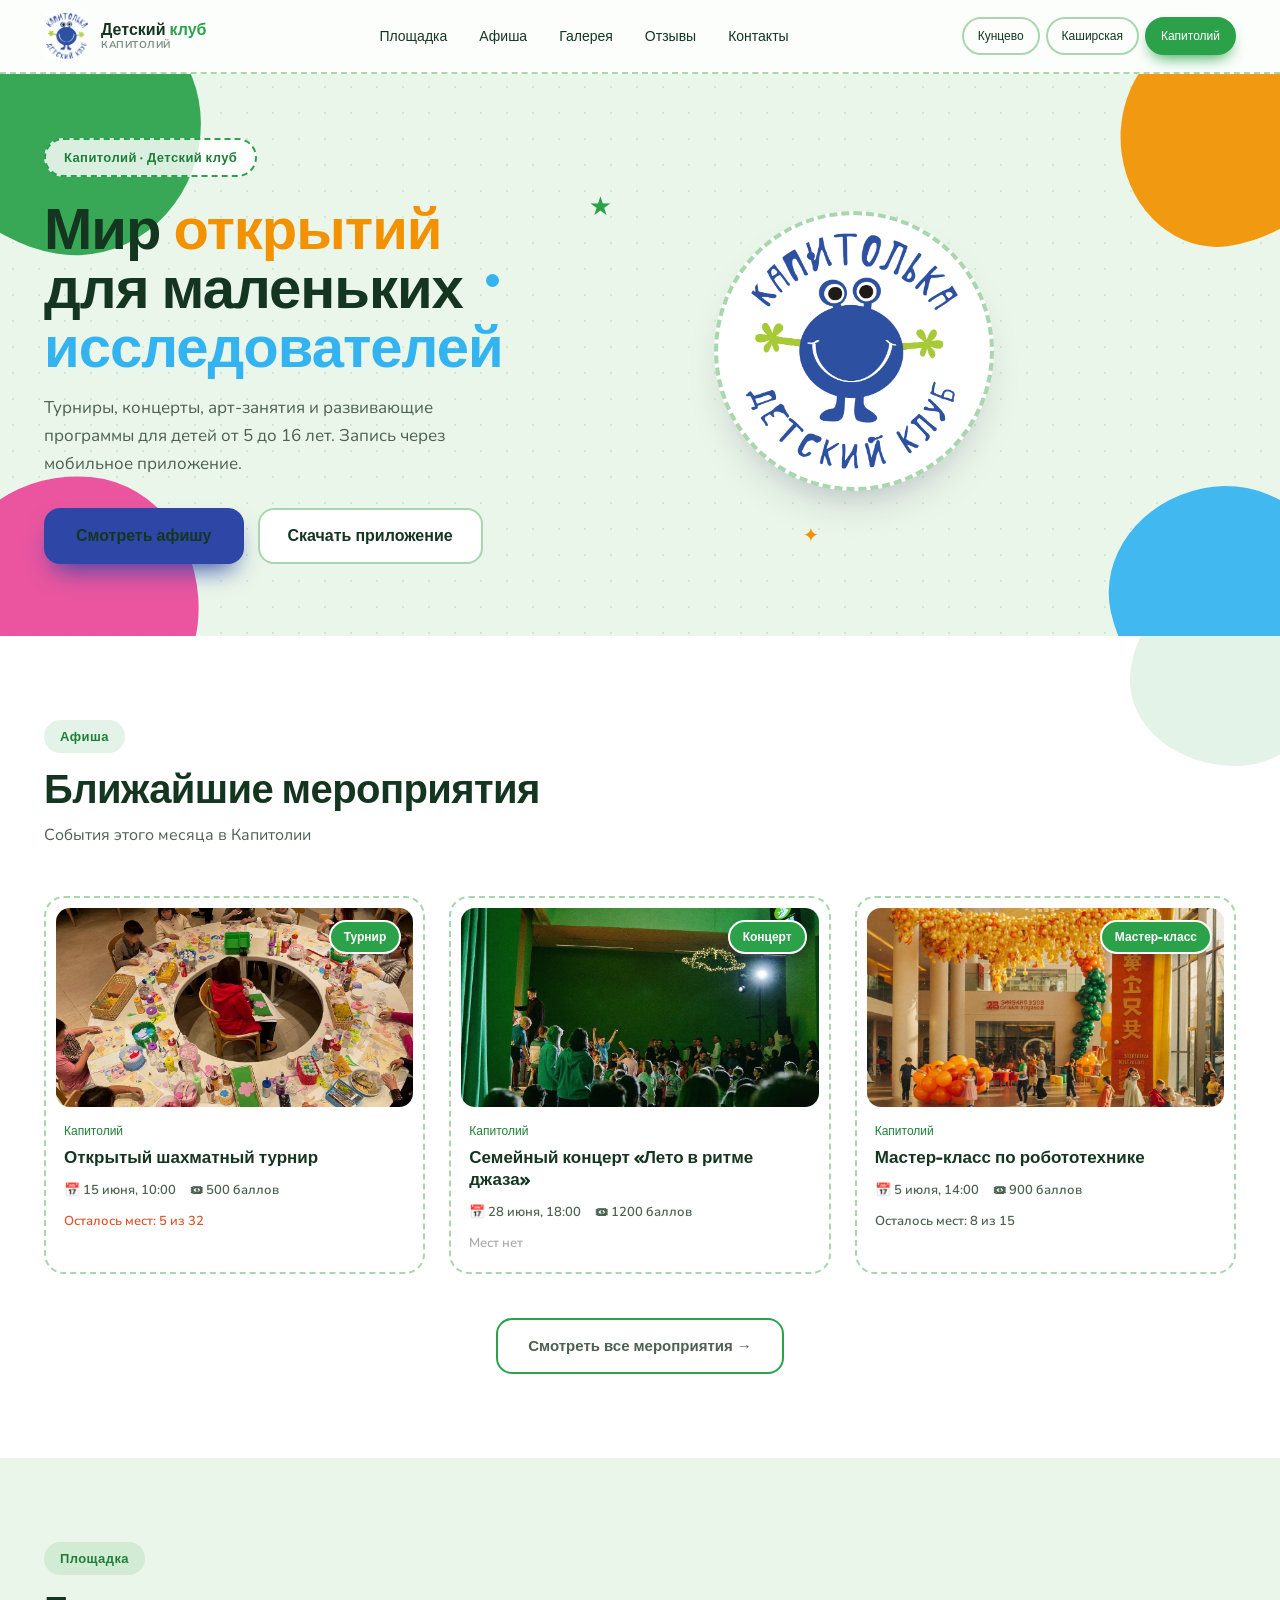
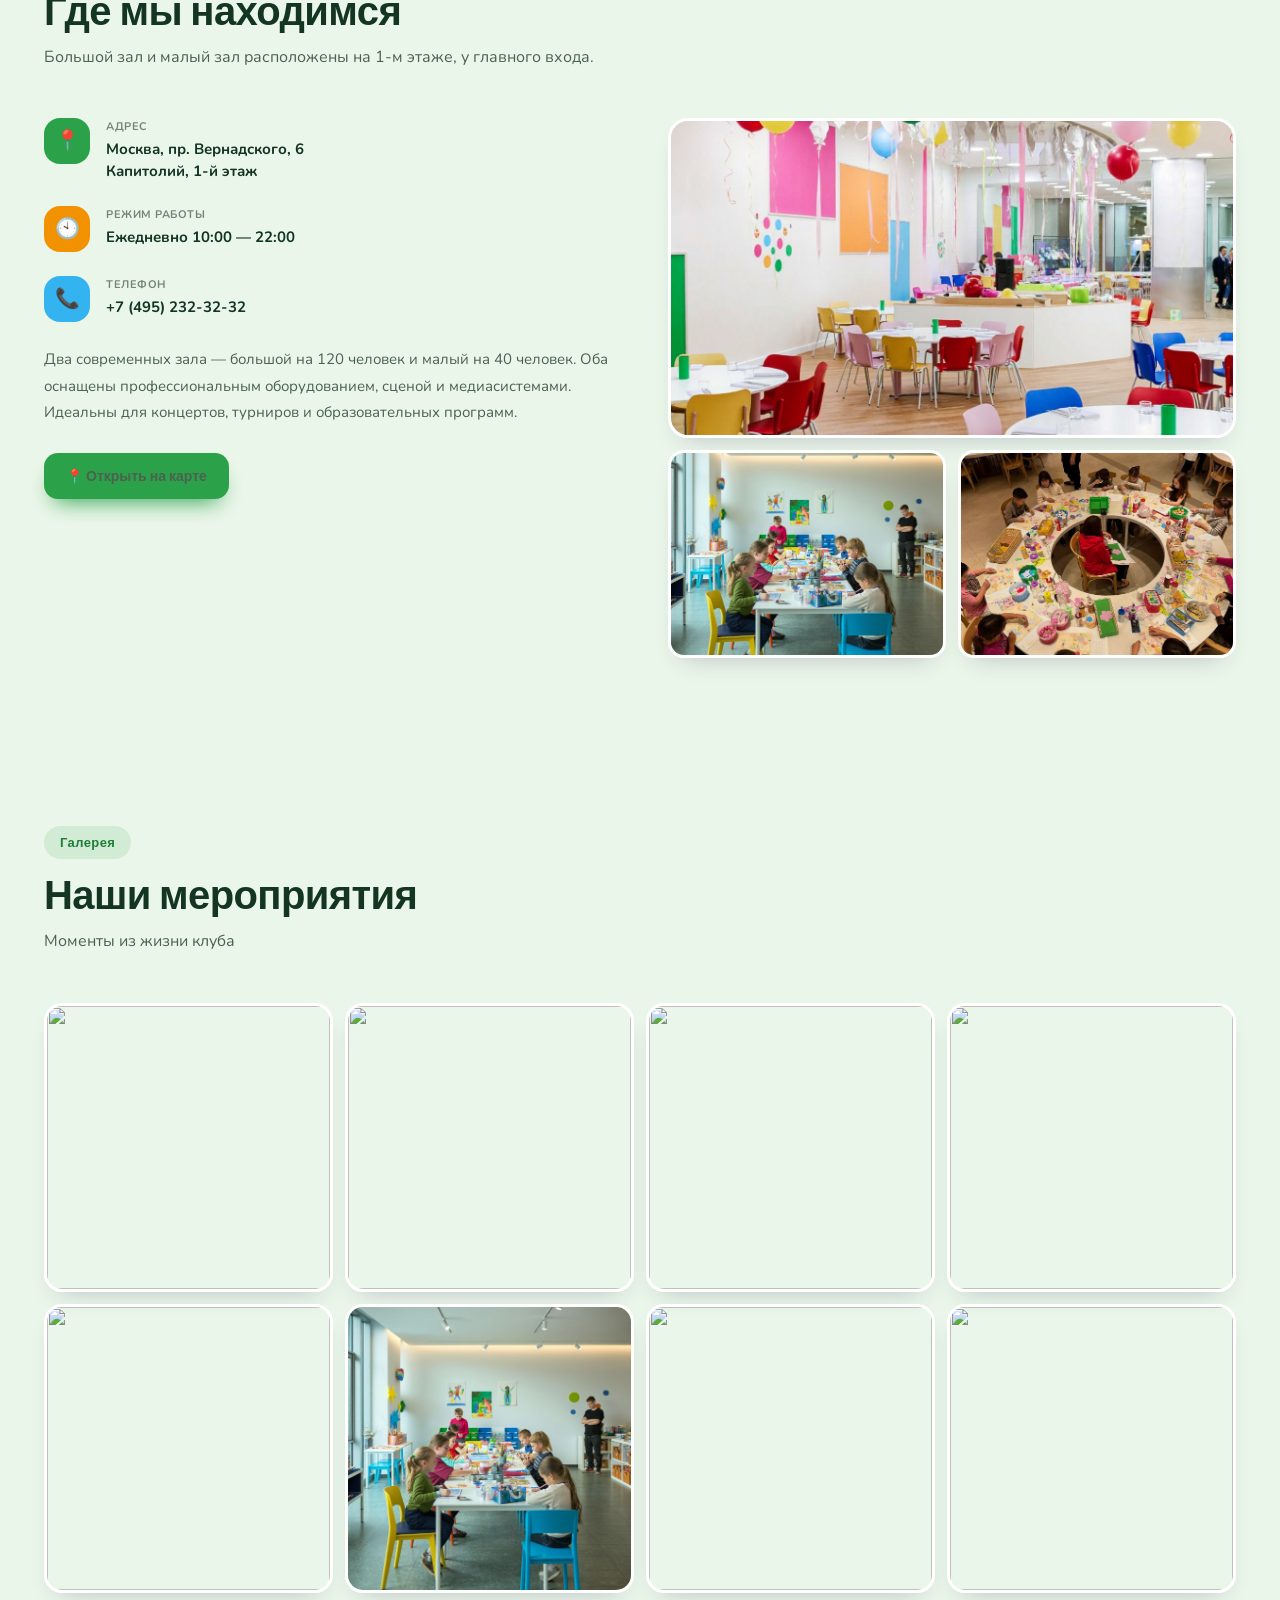
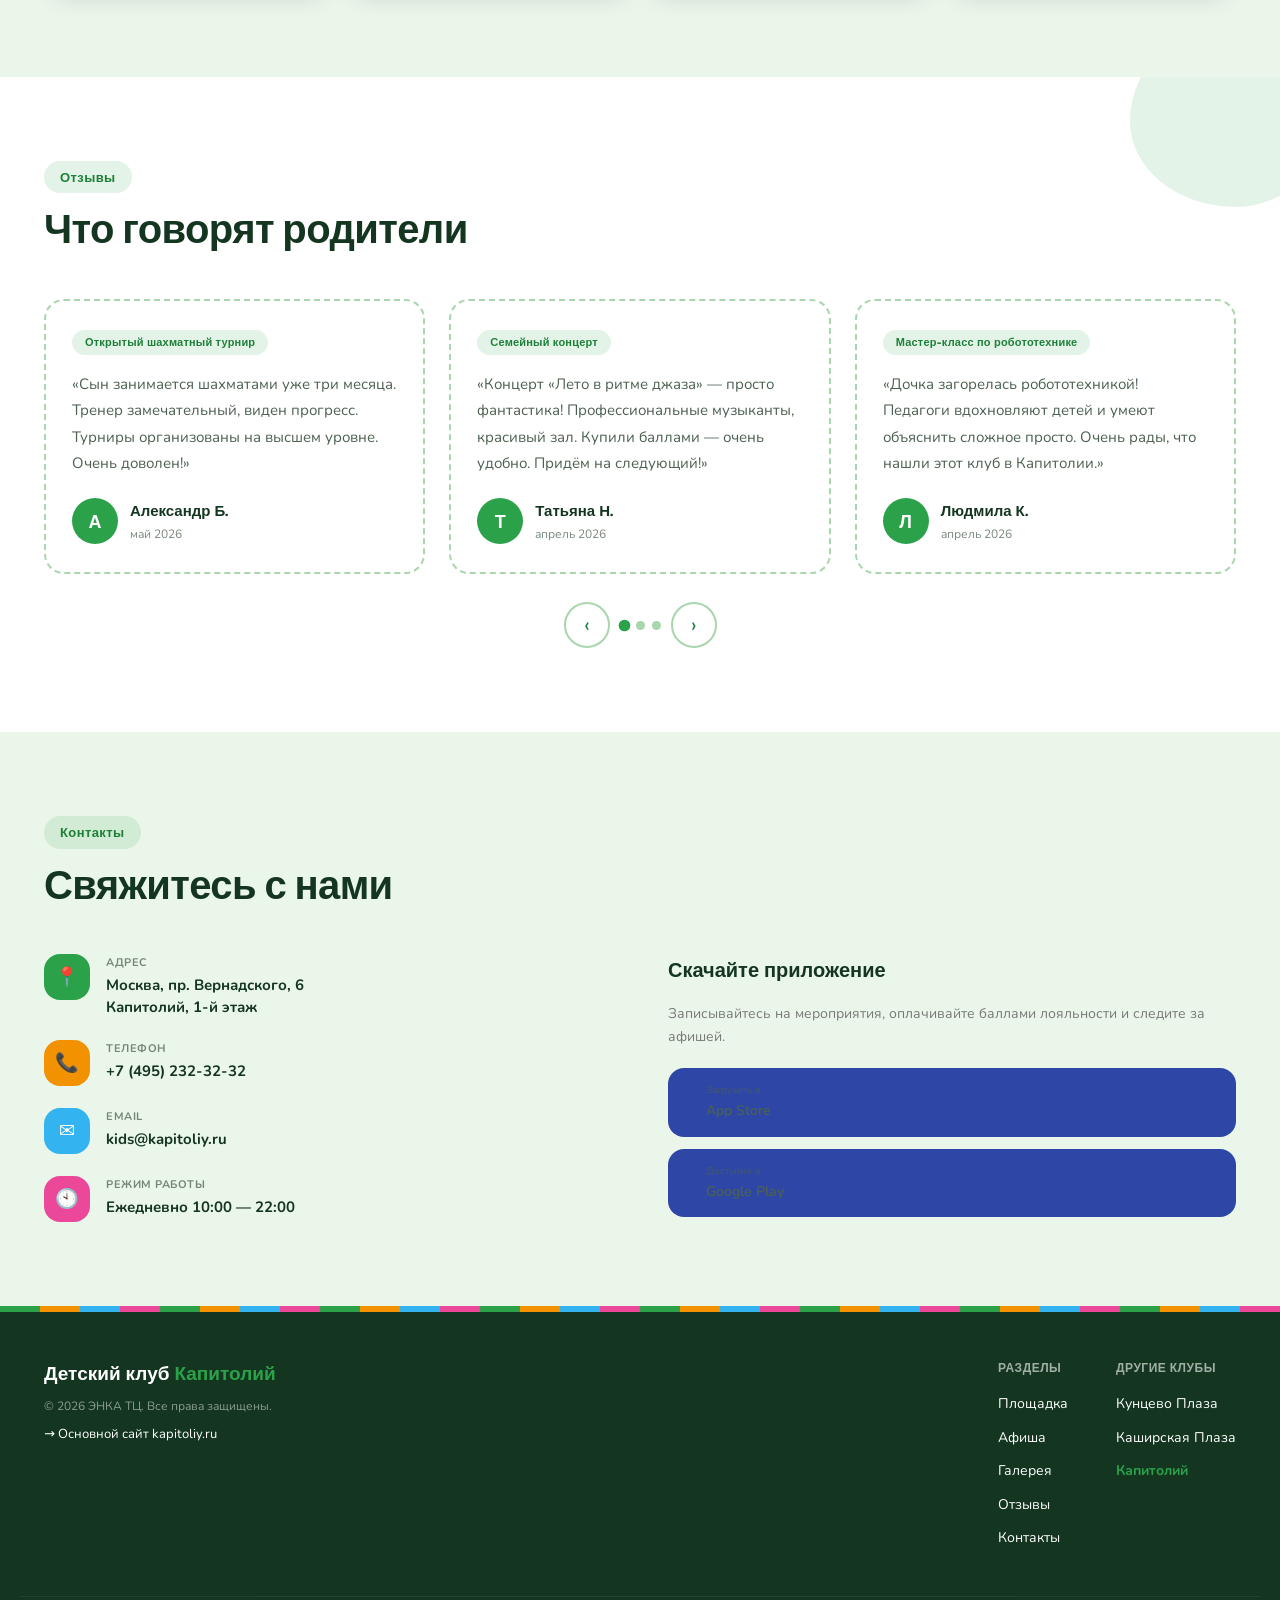
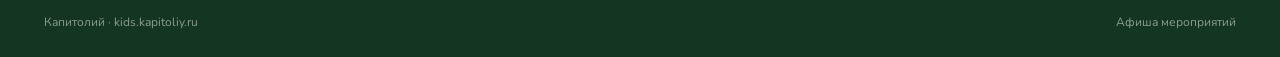
==== kids-landings/kapitoliy/index.html @ fad54284 "Apply new kids landings design (Краски и кляксы) - New Fredoka/Nunito font theme with playful dashed" ====
﻿<!DOCTYPE html>
<html lang="ru">
<head>
  <meta charset="UTF-8">
  <meta name="viewport" content="width=device-width, initial-scale=1.0">
  <title>Детский клуб — Капитолий</title>
  <link rel="preconnect" href="https://fonts.googleapis.com">
  <link rel="preconnect" href="https://fonts.gstatic.com" crossorigin>
  <link href="https://fonts.googleapis.com/css2?family=Inter:wght@400;500;600;700;800&display=swap" rel="stylesheet">
  <link href="https://fonts.googleapis.com/css2?family=Fredoka:wght@400;500;600;700&family=Nunito:wght@400;600;700;800;900&family=Caveat:wght@600;700&display=swap" rel="stylesheet">
  <link rel="stylesheet" href="../../css/style.css">
  <link rel="stylesheet" href="../css/themes.css">
  <link rel="stylesheet" href="../css/landings.css">
</head>
<body class="theme-kapitoliy">

  <!-- ===== HEADER ===== -->
  <header class="kids-header">
    <div class="kids-header__inner">
      <a href="index.html" class="kids-header__logo">
        <img src="../assets/kapitolka-logo.jpg" alt="" class="kids-header__logo-img">
        <span class="kids-header__logo-txt">Детский <b>клуб</b><small>Капитолий</small></span>
      </a>
      <nav class="kids-header__nav">
        <a href="#venue">Площадка</a>
        <a href="#events">Афиша</a>
        <a href="#gallery">Галерея</a>
        <a href="#reviews">Отзывы</a>
        <a href="#contacts">Контакты</a>
      </nav>
      <div class="tc-switcher">
        <a href="../kuntsevo/index.html" class="tc-switcher__btn">Кунцево</a>
        <a href="../kashirskaya/index.html" class="tc-switcher__btn">Каширская</a>
        <a href="index.html" class="tc-switcher__btn active">Капитолий</a>
      </div>
    </div>
  </header>

  <!-- ===== HERO ===== -->
  <section class="kids-hero" id="home">
    <div class="kids-hero__decor" aria-hidden="true">
      <span class="splash splash--1"></span>
      <span class="splash splash--2"></span>
      <span class="splash splash--3"></span>
      <span class="splash splash--4"></span>
      <span class="star star--1">★</span>
      <span class="star star--2">✦</span>
      <span class="dot dot--1"></span>
    </div>
    <div class="kids-hero__content">
      <div class="kids-hero__inner">
        <span class="kids-hero__eyebrow">Капитолий · Детский клуб</span>
        <h1 class="kids-hero__title">Мир <span class="hl-2">открытий</span> для маленьких <span class="hl-3">исследователей</span></h1>
        <p class="kids-hero__sub">
          Турниры, концерты, арт-занятия и развивающие программы для детей от 5 до 16 лет.
          Запись через мобильное приложение.
        </p>
        <div class="kids-hero__cta">
          <a href="#events" class="btn-hero-primary">Смотреть афишу</a>
          <a href="#contacts" class="btn-hero-secondary">Скачать приложение</a>
        </div>
      </div>
      <div class="kids-hero__art">
        <img src="../assets/kapitolka-logo.jpg" alt="Капитолька — детский клуб">
      </div>
    </div>
  </section>

  <!-- ===== EVENTS ===== -->
  <section class="kids-section kids-section--alt" id="events">
    <div class="container">
      <div class="section-header">
        <p class="section-eyebrow">Афиша</p>
        <h2 class="section-title">Ближайшие мероприятия</h2>
        <p class="section-sub">События этого месяца в Капитолии</p>
      </div>

      <div class="events-grid">

        <article class="event-card">
          <a href="../../event.html" class="event-card__link">
            <div class="event-card__img-wrap">
              <img src="../../img/hf_20260605_105018_34777873-0bb5-4d74-969a-7efc2752403d.png" alt="" loading="lazy">
              <span class="event-card__badge">Турнир</span>
            </div>
            <div class="event-card__body">
              <span class="event-card__tc">Капитолий</span>
              <h3 class="event-card__title">Открытый шахматный турнир</h3>
              <div class="event-card__meta">
                <span>📅 15 июня, 10:00</span>
                <span>🎟 500 баллов</span>
              </div>
              <div class="event-card__seats event-card__seats--low">Осталось мест: 5 из 32</div>
            </div>
          </a>
        </article>

        <article class="event-card">
          <a href="../../event.html" class="event-card__link">
            <div class="event-card__img-wrap">
              <img src="../../img/hf_20260605_104737_00a8f8b5-2408-48d4-9c27-2b1f9f0a3313.png" alt="" loading="lazy">
              <span class="event-card__badge">Концерт</span>
            </div>
            <div class="event-card__body">
              <span class="event-card__tc">Капитолий</span>
              <h3 class="event-card__title">Семейный концерт «Лето в ритме джаза»</h3>
              <div class="event-card__meta">
                <span>📅 28 июня, 18:00</span>
                <span>🎟 1200 баллов</span>
              </div>
              <div class="event-card__seats event-card__seats--sold">Мест нет</div>
            </div>
          </a>
        </article>

        <article class="event-card">
          <a href="../../event.html" class="event-card__link">
            <div class="event-card__img-wrap">
              <img src="../../img/hf_20260605_104644_2b12e580-48d6-42b9-b586-60da3f488c39.png" alt="" loading="lazy">
              <span class="event-card__badge">Мастер-класс</span>
            </div>
            <div class="event-card__body">
              <span class="event-card__tc">Капитолий</span>
              <h3 class="event-card__title">Мастер-класс по робототехнике</h3>
              <div class="event-card__meta">
                <span>📅 5 июля, 14:00</span>
                <span>🎟 900 баллов</span>
              </div>
              <div class="event-card__seats">Осталось мест: 8 из 15</div>
            </div>
          </a>
        </article>

      </div>

      <div class="landing-events__cta">
        <a href="../../index.html?tc=kapitoliy" class="btn-outline">
          Смотреть все мероприятия →
        </a>
      </div>
    </div>
  </section>

  <!-- ===== VENUE ===== -->
  <section class="kids-section" id="venue">
    <div class="container">
      <div class="section-header">
        <p class="section-eyebrow">Площадка</p>
        <h2 class="section-title">Где мы находимся</h2>
        <p class="section-sub">Большой зал и малый зал расположены на 1-м этаже, у главного входа.</p>
      </div>
      <div class="venue-grid">
        <div class="venue-info">
          <div class="venue-info__item">
            <div class="venue-info__icon">📍</div>
            <div>
              <div class="venue-info__label">Адрес</div>
              <div class="venue-info__value">Москва, пр. Вернадского, 6<br>Капитолий, 1-й этаж</div>
            </div>
          </div>
          <div class="venue-info__item">
            <div class="venue-info__icon">🕙</div>
            <div>
              <div class="venue-info__label">Режим работы</div>
              <div class="venue-info__value">Ежедневно 10:00 — 22:00</div>
            </div>
          </div>
          <div class="venue-info__item">
            <div class="venue-info__icon">📞</div>
            <div>
              <div class="venue-info__label">Телефон</div>
              <div class="venue-info__value"><a href="tel:+74952323232">+7 (495) 232-32-32</a></div>
            </div>
          </div>
          <p class="venue-info__desc">
            Два современных зала — большой на 120 человек и малый на 40 человек. Оба оснащены
            профессиональным оборудованием, сценой и медиасистемами. Идеальны для концертов,
            турниров и образовательных программ.
          </p>
          <a href="https://maps.yandex.ru/?text=Москва+проспект+Вернадского+6+Капитолий"
             target="_blank" rel="noopener" class="btn-map">
            📍 Открыть на карте
          </a>
        </div>
        <div class="venue-photos">
          <div class="venue-photos__main">
            <img src="../../images/shared/venue-hall-wide.png" alt="Детский клуб Капитолий" loading="lazy">
          </div>
          <div class="venue-photos__thumb">
            <img src="../../images/shared/venue-hall-detail.png" alt="Большой зал" loading="lazy">
          </div>
          <div class="venue-photos__thumb">
            <img src="../../images/shared/venue-event-active.png" alt="Малый зал" loading="lazy">
          </div>
        </div>
      </div>
    </div>
  </section>

  <!-- ===== GALLERY ===== -->
  <section class="kids-section" id="gallery">
    <div class="container">
      <div class="section-header">
        <p class="section-eyebrow">Галерея</p>
        <h2 class="section-title">Наши мероприятия</h2>
        <p class="section-sub">Моменты из жизни клуба</p>
      </div>

      <div class="kids-gallery">
        <div class="kids-gallery__item">
          <img src="https://picsum.photos/seed/gkap1/400/400" data-full="https://picsum.photos/seed/gkap1/1200/900" alt="" loading="lazy">
          <div class="kids-gallery__item__overlay">🔍</div>
        </div>
        <div class="kids-gallery__item">
          <img src="https://picsum.photos/seed/gkap2/400/400" data-full="https://picsum.photos/seed/gkap2/1200/900" alt="" loading="lazy">
          <div class="kids-gallery__item__overlay">🔍</div>
        </div>
        <div class="kids-gallery__item">
          <img src="https://picsum.photos/seed/gkap3/400/400" data-full="https://picsum.photos/seed/gkap3/1200/900" alt="" loading="lazy">
          <div class="kids-gallery__item__overlay">🔍</div>
        </div>
        <div class="kids-gallery__item">
          <img src="https://picsum.photos/seed/gkap4/400/400" data-full="https://picsum.photos/seed/gkap4/1200/900" alt="" loading="lazy">
          <div class="kids-gallery__item__overlay">🔍</div>
        </div>
        <div class="kids-gallery__item">
          <img src="https://picsum.photos/seed/gkap5/400/400" data-full="https://picsum.photos/seed/gkap5/1200/900" alt="" loading="lazy">
          <div class="kids-gallery__item__overlay">🔍</div>
        </div>
        <div class="kids-gallery__item">
          <img src="../../images/shared/gallery-06.png" data-full="../../images/shared/gallery-06.png" alt="" loading="lazy">
          <div class="kids-gallery__item__overlay">🔍</div>
        </div>
        <div class="kids-gallery__item">
          <img src="https://picsum.photos/seed/gkap7/400/400" data-full="https://picsum.photos/seed/gkap7/1200/900" alt="" loading="lazy">
          <div class="kids-gallery__item__overlay">🔍</div>
        </div>
        <div class="kids-gallery__item">
          <img src="https://picsum.photos/seed/gkap8/400/400" data-full="https://picsum.photos/seed/gkap8/1200/900" alt="" loading="lazy">
          <div class="kids-gallery__item__overlay">🔍</div>
        </div>
      </div>
    </div>
  </section>

  <!-- ===== REVIEWS ===== -->
  <section class="kids-section kids-section--alt" id="reviews">
    <div class="container">
      <div class="section-header">
        <p class="section-eyebrow">Отзывы</p>
        <h2 class="section-title">Что говорят родители</h2>
      </div>

      <div class="reviews-wrap">
        <div class="reviews-track" id="reviewsTrack">

          <div class="review-card">
            <div class="review-card__tag">Открытый шахматный турнир</div>
            <p class="review-card__text">«Сын занимается шахматами уже три месяца. Тренер замечательный, виден прогресс. Турниры организованы на высшем уровне. Очень доволен!»</p>
            <div class="review-card__author">
              <div class="review-card__avatar">А</div>
              <div>
                <div class="review-card__name">Александр Б.</div>
                <div class="review-card__date">май 2026</div>
              </div>
            </div>
          </div>

          <div class="review-card">
            <div class="review-card__tag">Семейный концерт</div>
            <p class="review-card__text">«Концерт «Лето в ритме джаза» — просто фантастика! Профессиональные музыканты, красивый зал. Купили баллами — очень удобно. Придём на следующий!»</p>
            <div class="review-card__author">
              <div class="review-card__avatar">Т</div>
              <div>
                <div class="review-card__name">Татьяна Н.</div>
                <div class="review-card__date">апрель 2026</div>
              </div>
            </div>
          </div>

          <div class="review-card">
            <div class="review-card__tag">Мастер-класс по робототехнике</div>
            <p class="review-card__text">«Дочка загорелась робототехникой! Педагоги вдохновляют детей и умеют объяснить сложное просто. Очень рады, что нашли этот клуб в Капитолии.»</p>
            <div class="review-card__author">
              <div class="review-card__avatar">Л</div>
              <div>
                <div class="review-card__name">Людмила К.</div>
                <div class="review-card__date">апрель 2026</div>
              </div>
            </div>
          </div>

          <div class="review-card">
            <div class="review-card__tag">Детский клуб Капитолий</div>
            <p class="review-card__text">«Программы для подростков — это что-то особенное! Мой 14-летний сын сам просит приходить снова. Редкость. Зал у главного входа — очень удобно.»</p>
            <div class="review-card__author">
              <div class="review-card__avatar">Г</div>
              <div>
                <div class="review-card__name">Геннадий С.</div>
                <div class="review-card__date">март 2026</div>
              </div>
            </div>
          </div>

          <div class="review-card">
            <div class="review-card__tag">Детский клуб Капитолий</div>
            <p class="review-card__text">«Расположение у главного входа — идеально. Дети идут сами, мы не переживаем. Безопасно, чисто, педагоги всегда на связи через приложение.»</p>
            <div class="review-card__author">
              <div class="review-card__avatar">П</div>
              <div>
                <div class="review-card__name">Павел Н.</div>
                <div class="review-card__date">май 2026</div>
              </div>
            </div>
          </div>

        </div>
      </div>

      <div class="reviews-controls">
        <button class="reviews-btn" id="reviewsPrev">‹</button>
        <div class="reviews-dots">
          <div class="reviews-dot active"></div>
          <div class="reviews-dot"></div>
          <div class="reviews-dot"></div>
        </div>
        <button class="reviews-btn" id="reviewsNext">›</button>
      </div>
    </div>
  </section>

  <!-- ===== CONTACTS ===== -->
  <section class="kids-section" id="contacts">
    <div class="container">
      <div class="section-header">
        <p class="section-eyebrow">Контакты</p>
        <h2 class="section-title">Свяжитесь с нами</h2>
      </div>
      <div class="contacts-grid">
        <div class="contacts-list">
          <div class="contacts-item">
            <div class="contacts-item__icon">📍</div>
            <div>
              <div class="contacts-item__label">Адрес</div>
              <div class="contacts-item__value">Москва, пр. Вернадского, 6<br>Капитолий, 1-й этаж</div>
            </div>
          </div>
          <div class="contacts-item">
            <div class="contacts-item__icon">📞</div>
            <div>
              <div class="contacts-item__label">Телефон</div>
              <div class="contacts-item__value"><a href="tel:+74952323232">+7 (495) 232-32-32</a></div>
            </div>
          </div>
          <div class="contacts-item">
            <div class="contacts-item__icon">✉️</div>
            <div>
              <div class="contacts-item__label">Email</div>
              <div class="contacts-item__value"><a href="mailto:kids@kapitoliy.ru">kids@kapitoliy.ru</a></div>
            </div>
          </div>
          <div class="contacts-item">
            <div class="contacts-item__icon">🕙</div>
            <div>
              <div class="contacts-item__label">Режим работы</div>
              <div class="contacts-item__value">Ежедневно 10:00 — 22:00</div>
            </div>
          </div>
        </div>

        <div>
          <div class="contacts-app__title">Скачайте приложение</div>
          <p style="font-size:14px;color:#787878;margin-bottom:20px;line-height:1.65">
            Записывайтесь на мероприятия, оплачивайте баллами лояльности и следите за афишей.
          </p>
          <div class="contacts-app__btns">
            <a href="#" class="btn-app-store">
              <span class="btn-app-store__icon"></span>
              <div>
                <div class="btn-app-store__top">Загрузить в</div>
                App Store
              </div>
            </a>
            <a href="#" class="btn-app-store">
              <span class="btn-app-store__icon"></span>
              <div>
                <div class="btn-app-store__top">Доступно в</div>
                Google Play
              </div>
            </a>
          </div>
        </div>
      </div>
    </div>
  </section>

  <!-- ===== FOOTER ===== -->
  <footer class="kids-footer">
    <div class="kids-footer__inner">
      <div>
        <div class="kids-footer__brand-name">Детский клуб <span>Капитолий</span></div>
        <div class="kids-footer__copy">© 2026 ЭНКА ТЦ. Все права защищены.</div>
        <a href="https://www.kapitoliy.ru" target="_blank" rel="noopener" class="kids-footer__main-link">→ Основной сайт kapitoliy.ru</a>
      </div>
      <div class="kids-footer__col">
        <div class="kids-footer__col-title">Разделы</div>
        <a href="#venue">Площадка</a>
        <a href="#events">Афиша</a>
        <a href="#gallery">Галерея</a>
        <a href="#reviews">Отзывы</a>
        <a href="#contacts">Контакты</a>
      </div>
      <div class="kids-footer__col">
        <div class="kids-footer__col-title">Другие клубы</div>
        <a href="../kuntsevo/index.html">Кунцево Плаза</a>
        <a href="../kashirskaya/index.html">Каширская Плаза</a>
        <a href="index.html" class="active">Капитолий</a>
      </div>
    </div>
    <div class="kids-footer__bottom">
      <span>Капитолий · kids.kapitoliy.ru</span>
      <a href="../../index.html">Афиша мероприятий</a>
    </div>
  </footer>

  <!-- ===== LIGHTBOX ===== -->
  <div class="lightbox" id="lightbox">
    <button class="lightbox__close" id="lbClose">×</button>
    <button class="lightbox__nav lightbox__nav--prev" id="lbPrev">‹</button>
    <img class="lightbox__img" id="lbImg" src="" alt="">
    <button class="lightbox__nav lightbox__nav--next" id="lbNext">›</button>
    <span class="lightbox__counter" id="lbCounter"></span>
  </div>

  <script src="../js/landings.js"></script>
</body>
</html>
---- css/style.css ----
/* === FONTS === */
@import url('https://fonts.googleapis.com/css2?family=Inter:wght@400;500;600;700&display=swap');

/* === RESET === */
*, *::before, *::after { box-sizing: border-box; margin: 0; padding: 0; }
body { font-family: 'Inter', sans-serif; background: #fff; color: #1C1C1C; font-size: 14px; line-height: 1.5; }
a { text-decoration: none; color: inherit; }
img { max-width: 100%; display: block; }
button { font-family: inherit; cursor: pointer; }

/* === VARIABLES === */
:root {
  --clr-header: #1C1C1C;
  --clr-text: #1C1C1C;
  --clr-muted: #787878;
  --clr-border: #E5E5E5;
  --clr-bg-soft: #F5F5F5;
  --radius-card: 12px;
  --radius-pill: 50px;
  --container: 1240px;
}

/* === LAYOUT === */
.container { max-width: var(--container); margin: 0 auto; padding: 0 24px; }
.page-wrapper { min-height: 100vh; display: flex; flex-direction: column; }
main { flex: 1; padding: 32px 0 80px; }

/* === HEADER === */
.header {
  background: rgba(255,255,255,0.92);
  backdrop-filter: blur(12px);
  -webkit-backdrop-filter: blur(12px);
  border-bottom: 1px solid rgba(0,0,0,0.08);
  position: sticky; top: 0; z-index: 100;
  color: #1C1C1C;
}

.header__inner {
  max-width: var(--container); margin: 0 auto; padding: 0 24px;
  display: flex; align-items: center; height: 60px; gap: 8px;
}

.header__logo {
  font-size: 12px; font-weight: 700; letter-spacing: 1px;
  text-transform: uppercase; border: 1px solid rgba(0,0,0,0.2);
  padding: 7px 14px; color: #1C1C1C; white-space: nowrap;
  flex-shrink: 0; margin-right: 12px;
}
.header__logo:hover { border-color: #1C1C1C; }

.header__nav {
  display: flex; align-items: center; flex: 1;
  overflow-x: auto; scrollbar-width: none;
}
.header__nav::-webkit-scrollbar { display: none; }
.header__nav a {
  padding: 8px 12px; font-size: 13px; color: #555; font-weight: 500;
  white-space: nowrap; border-radius: 6px;
  transition: color 0.15s, background 0.15s;
}
.header__nav a:hover { color: #1C1C1C; background: rgba(0,0,0,0.05); }
.header__nav a.active { color: #1C1C1C; font-weight: 600; }

.header__util {
  display: flex; align-items: center; gap: 20px;
  font-size: 12px; color: #787878; flex-shrink: 0; margin-left: auto;
}
.header__util-item { display: flex; align-items: center; gap: 5px; }
.header__util-item a { color: #787878; display: flex; align-items: center; gap: 5px; }
.header__util-item a:hover { color: #1C1C1C; }

/* === PAGE HERO === */
.page-hero {
  background: var(--clr-header); color: #fff;
  padding: 48px 0 40px;
}
.page-hero__title {
  font-size: 48px; font-weight: 700;
  letter-spacing: -0.5px; line-height: 1;
}
@media (max-width: 768px) { .page-hero__title { font-size: 32px; } }

/* === BREADCRUMBS === */
.breadcrumbs { font-size: 13px; color: var(--clr-muted); margin-bottom: 24px; }
.breadcrumbs a { color: var(--clr-muted); }
.breadcrumbs a:hover { color: var(--clr-text); text-decoration: underline; }
.breadcrumbs__sep { margin: 0 8px; }

/* === PAGE TITLE === */
.page-title { font-size: 32px; font-weight: 700; margin-bottom: 28px; }

/* === DATE TABS === */
.date-tabs {
  display: flex; align-items: center; flex-wrap: wrap;
  gap: 0; margin-bottom: 24px;
  border-bottom: 1px solid var(--clr-border);
}
.date-tab {
  padding: 13px 20px; font-size: 14px; font-weight: 500;
  color: var(--clr-muted); background: none; border: none;
  border-bottom: 2px solid transparent; margin-bottom: -1px;
  cursor: pointer; white-space: nowrap;
  display: flex; align-items: center; gap: 7px;
  transition: color 0.2s;
}
.date-tab:hover { color: var(--clr-text); }
.date-tab.active { color: var(--clr-text); border-bottom-color: var(--clr-text); }
.date-tab--picker { position: relative; }

/* === CALENDAR OVERLAY === */
.cal-overlay {
  position: fixed; inset: 0;
  background: rgba(0, 0, 0, 0.45);
  z-index: 299; display: none;
}
.cal-overlay.open { display: block; }

/* === CUSTOM CALENDAR POPUP === */
.cal-popup {
  position: fixed; z-index: 300;
  background: #fff; border-radius: 14px;
  box-shadow: 0 16px 56px rgba(0,0,0,0.22);
  padding: 22px 20px 18px; width: 318px;
  display: none; cursor: default;
  /* position set by JS */
}
.cal-popup.open { display: block; }

.cal-header {
  display: flex; align-items: center;
  justify-content: space-between; margin-bottom: 20px;
}
.cal-title { font-size: 15px; font-weight: 600; color: #1C1C1C; }
.cal-nav {
  background: none; border: none; font-size: 22px; line-height: 1;
  cursor: pointer; color: #1C1C1C; padding: 2px 8px;
  opacity: 0.4; transition: opacity 0.15s;
}
.cal-nav:hover { opacity: 1; }

.cal-grid { display: grid; grid-template-columns: repeat(7, 1fr); gap: 0; }

.cal-day-name {
  text-align: center; font-size: 12px; font-weight: 600;
  padding: 0 0 12px; color: #E8A020;
}

.cal-day {
  aspect-ratio: 1; display: flex; align-items: center; justify-content: center;
  font-size: 14px; border-radius: 50%; cursor: pointer; position: relative;
  transition: background 0.15s; color: #1C1C1C;
}
.cal-day:hover:not(.cal-day--other):not(.cal-day--selected) { background: #F5F5F5; }
.cal-day--other { color: #D0D0D0; cursor: default; pointer-events: none; }
.cal-day--today { color: #E8A020; font-weight: 700; }
.cal-day--has-event::after {
  content: ''; position: absolute; bottom: 4px; left: 50%;
  transform: translateX(-50%); width: 4px; height: 4px;
  border-radius: 50%; background: #E8A020;
}
.cal-day--selected {
  background: #1C1C1C !important; color: #fff !important; font-weight: 700;
}
.cal-day--selected.cal-day--today { color: #fff !important; }
.cal-day--selected::after { display: none; }

/* === FILTERS === */
.filters { display: flex; align-items: center; flex-wrap: wrap; gap: 8px; margin-bottom: 32px; }
.filter-btn {
  padding: 8px 18px; border-radius: var(--radius-pill);
  border: 1.5px solid var(--clr-border);
  background: #fff; color: var(--clr-text);
  font-size: 13px; transition: all 0.18s;
  white-space: nowrap;
}
.filter-btn:hover { border-color: var(--clr-text); }
.filter-btn.active { background: var(--clr-text); color: #fff; border-color: var(--clr-text); }
.filters__sep { width: 1px; height: 22px; background: var(--clr-border); margin: 0 4px; flex-shrink: 0; }

/* === EVENTS GRID === */
.events-grid { display: grid; grid-template-columns: repeat(3, 1fr); gap: 24px; }
@media (max-width: 900px) { .events-grid { grid-template-columns: repeat(2, 1fr); } }
@media (max-width: 560px) { .events-grid { grid-template-columns: 1fr; } }

/* === EVENT CARD === */
.event-card { border-radius: var(--radius-card); overflow: hidden; }
.event-card--hidden { display: none !important; }
.event-card__link { display: block; }

.event-card__img-wrap {
  position: relative; aspect-ratio: 2268/1260;
  overflow: hidden; border-radius: var(--radius-card);
}
.event-card__img-wrap img {
  width: 100%; height: 100%; object-fit: cover;
  transition: transform 0.35s;
}
.event-card:hover .event-card__img-wrap img { transform: scale(1.04); }

.event-card__badge {
  position: absolute; top: 12px; right: 12px;
  background: #fff; color: var(--clr-text);
  font-size: 12px; font-weight: 500;
  padding: 4px 10px; border-radius: var(--radius-pill);
}

.event-card__body { padding: 14px 2px 8px; }
.event-card__tc { font-size: 12px; color: var(--clr-muted); margin-bottom: 5px; display: block; }
.event-card__title { font-size: 15px; font-weight: 600; line-height: 1.35; margin-bottom: 10px; }
.event-card__meta { display: flex; flex-wrap: wrap; gap: 8px 14px; font-size: 12px; color: var(--clr-muted); }
.event-card__meta span { display: flex; align-items: center; gap: 4px; }
.event-card__seats { margin-top: 8px; font-size: 12px; color: var(--clr-muted); }
.event-card__seats--low { color: #D94F4F; font-weight: 500; }
.event-card__seats--sold { color: #AAAAAA; }

/* === NO RESULTS === */
.no-results { grid-column: 1/-1; text-align: center; padding: 64px 20px; color: var(--clr-muted); display: none; }
.no-results.visible { display: block; }
.no-results__icon { font-size: 40px; margin-bottom: 12px; }
.no-results p { font-size: 16px; line-height: 1.6; }

/* === EVENT DETAIL PAGE === */
.event-detail { display: grid; grid-template-columns: 1fr 340px; gap: 48px; align-items: start; }
@media (max-width: 900px) { .event-detail { grid-template-columns: 1fr; } }

.event-detail__title { font-size: 28px; font-weight: 700; margin-bottom: 20px; line-height: 1.25; }

.event-meta-row {
  display: flex; flex-wrap: wrap; gap: 16px 24px;
  padding: 16px 0; border-top: 1px solid var(--clr-border);
  border-bottom: 1px solid var(--clr-border);
  margin-bottom: 28px; font-size: 14px; color: var(--clr-muted);
}
.event-meta-row span { display: flex; align-items: center; gap: 7px; }

.event-detail__section-title {
  font-size: 13px; font-weight: 700; margin-bottom: 16px;
  text-transform: uppercase; letter-spacing: 0.8px; color: var(--clr-muted);
}
.event-detail__desc { font-size: 15px; line-height: 1.75; color: #3A3A3A; margin-bottom: 40px; }

/* Program */
.event-program { margin-bottom: 40px; }
.event-program__row {
  display: grid; grid-template-columns: 60px 1fr;
  gap: 16px; padding: 13px 0;
  border-bottom: 1px solid var(--clr-border); font-size: 14px;
}
.event-program__row:first-of-type { border-top: 1px solid var(--clr-border); }
.event-program__time { font-weight: 600; color: var(--clr-muted); }

/* Gallery */
.event-gallery { margin-bottom: 40px; }
.event-gallery__grid { display: grid; grid-template-columns: repeat(3, 1fr); gap: 10px; }
@media (max-width: 560px) { .event-gallery__grid { grid-template-columns: repeat(2, 1fr); } }
.event-gallery__item { aspect-ratio: 4/3; overflow: hidden; border-radius: 8px; }
.event-gallery__item img { width: 100%; height: 100%; object-fit: cover; transition: transform 0.3s; }
.event-gallery__item:hover img { transform: scale(1.05); }

/* Organizer */
.event-organizer {
  display: flex; align-items: center; gap: 14px;
  padding: 18px 20px; border: 1.5px solid var(--clr-border);
  border-radius: var(--radius-card); margin-bottom: 56px;
}
.event-organizer__avatar {
  width: 48px; height: 48px; border-radius: 50%;
  background: var(--clr-text); color: #fff;
  display: flex; align-items: center; justify-content: center;
  font-size: 18px; font-weight: 700; flex-shrink: 0;
}
.event-organizer__name { font-weight: 600; font-size: 15px; }
.event-organizer__desc { font-size: 13px; color: var(--clr-muted); margin-top: 2px; }

/* === BOOKING WIDGET === */
.booking-widget {
  background: var(--clr-header); color: #fff;
  border-radius: var(--radius-card);
  padding: 24px; position: sticky; top: 80px;
}
.booking-widget__title {
  font-size: 12px; font-weight: 700; letter-spacing: 0.8px;
  text-transform: uppercase; margin-bottom: 20px; opacity: 0.5;
}
.booking-widget__row {
  display: flex; align-items: flex-start; gap: 10px;
  font-size: 14px; margin-bottom: 10px; opacity: 0.9; line-height: 1.4;
}
.booking-widget__row .icon { flex-shrink: 0; margin-top: 1px; }

.booking-widget__seats-label { font-size: 13px; margin-top: 20px; margin-bottom: 8px; opacity: 0.7; }
.seats-bar { height: 3px; background: rgba(255,255,255,0.15); border-radius: 2px; margin-bottom: 20px; }
.seats-bar__fill { height: 100%; background: #fff; border-radius: 2px; transition: width 0.3s; }

.booking-widget__qty-label { font-size: 13px; margin-bottom: 8px; opacity: 0.7; }
.qty-control {
  display: flex; align-items: center;
  border: 1px solid rgba(255,255,255,0.2); border-radius: 8px;
  overflow: hidden; margin-bottom: 20px;
}
.qty-btn {
  width: 44px; height: 44px; background: none; border: none;
  color: #fff; font-size: 22px; display: flex;
  align-items: center; justify-content: center; flex-shrink: 0;
}
.qty-btn:hover { background: rgba(255,255,255,0.1); }
.qty-display {
  flex: 1; text-align: center; font-size: 16px; font-weight: 600;
  border-left: 1px solid rgba(255,255,255,0.2);
  border-right: 1px solid rgba(255,255,255,0.2);
  padding: 11px 0;
}

.booking-widget__total-row {
  display: flex; justify-content: space-between;
  align-items: baseline; margin-bottom: 16px;
}
.booking-widget__total-label { font-size: 14px; opacity: 0.65; }
.booking-widget__total-price { font-size: 22px; font-weight: 700; }

.btn-book {
  display: block; width: 100%; padding: 15px;
  background: #fff; color: var(--clr-text);
  font-size: 14px; font-weight: 700; text-align: center;
  border-radius: 8px; border: none; letter-spacing: 0.3px;
  transition: opacity 0.2s;
}
.btn-book:hover { opacity: 0.88; }
.btn-book--sold {
  background: rgba(255,255,255,0.12); color: rgba(255,255,255,0.35);
  cursor: default; pointer-events: none;
}

.booking-widget__payments { text-align: center; font-size: 12px; opacity: 0.35; margin-top: 10px; }

/* === SIMILAR EVENTS === */
.similar-events { margin-top: 64px; padding-top: 40px; border-top: 1px solid var(--clr-border); }
.similar-events__title { font-size: 22px; font-weight: 700; margin-bottom: 24px; }

/* === APP REDIRECT PAGE === */
.redirect-page {
  min-height: 100vh; display: flex; flex-direction: column;
  align-items: center; justify-content: center;
  padding: 40px 24px; text-align: center;
  background: var(--clr-bg-soft);
}
.redirect-page__logo {
  display: inline-block; font-size: 13px; font-weight: 700;
  letter-spacing: 1px; text-transform: uppercase;
  border: 1.5px solid var(--clr-text); padding: 7px 18px;
  margin-bottom: 40px; color: var(--clr-text);
}
.redirect-page__icon { font-size: 52px; margin-bottom: 16px; }
.redirect-page__title { font-size: 22px; font-weight: 700; margin-bottom: 10px; }
.redirect-page__sub {
  font-size: 15px; color: var(--clr-muted);
  margin-bottom: 32px; max-width: 360px; line-height: 1.65;
}
.redirect-page__buttons {
  display: flex; gap: 12px; flex-wrap: wrap;
  justify-content: center; margin-bottom: 28px;
}
.btn-store {
  display: flex; align-items: center; gap: 12px;
  background: var(--clr-text); color: #fff;
  padding: 13px 22px; border-radius: 10px;
  font-size: 14px; font-weight: 500; min-width: 160px;
}
.btn-store:hover { opacity: 0.85; }
.btn-store__icon { font-size: 22px; line-height: 1; }
.btn-store__label-top { font-size: 10px; opacity: 0.65; font-weight: 400; margin-bottom: 2px; }
.redirect-page__back { font-size: 13px; color: var(--clr-muted); text-decoration: underline; }
.redirect-page__back:hover { color: var(--clr-text); }

/* === FOOTER === */
.footer { background: var(--clr-header); color: #fff; padding: 52px 0 0; margin-top: auto; }
.footer__inner {
  max-width: var(--container); margin: 0 auto; padding: 0 24px 48px;
  display: grid; grid-template-columns: 220px 1fr 1fr 1fr 150px; gap: 40px;
}
@media (max-width: 1000px) { .footer__inner { grid-template-columns: 1fr 1fr 1fr; } }
@media (max-width: 640px) { .footer__inner { grid-template-columns: 1fr 1fr; } }
@media (max-width: 420px) { .footer__inner { grid-template-columns: 1fr; } }

.footer__logo { font-size: 24px; font-weight: 700; text-transform: uppercase; letter-spacing: 1px; margin-bottom: 18px; }
.footer__contact-row {
  display: flex; align-items: flex-start; gap: 8px;
  font-size: 13px; opacity: 0.65; margin-bottom: 8px;
}
.footer__hours-label { font-size: 11px; opacity: 0.4; margin-top: 18px; text-transform: uppercase; letter-spacing: 0.5px; }
.footer__hours-row { display: flex; gap: 6px; margin-top: 8px; }
.footer__hours-cell { text-align: center; min-width: 28px; }
.footer__hours-cell span { display: block; font-size: 10px; opacity: 0.4; margin-bottom: 2px; }
.footer__hours-cell strong { display: block; font-size: 9px; opacity: 0.55; line-height: 1.4; font-weight: 400; }

.footer__col-title { font-size: 11px; font-weight: 600; opacity: 0.4; text-transform: uppercase; letter-spacing: 0.5px; margin-bottom: 18px; }
.footer__col a { display: block; font-size: 13px; opacity: 0.7; margin-bottom: 11px; }
.footer__col a:hover { opacity: 1; }

.footer__social { display: flex; gap: 8px; margin-bottom: 16px; }
.footer__social a {
  width: 34px; height: 34px; border-radius: 50%;
  border: 1px solid rgba(255,255,255,0.25);
  display: flex; align-items: center; justify-content: center;
  font-size: 12px; font-weight: 600; color: rgba(255,255,255,0.7);
}
.footer__social a:hover { background: rgba(255,255,255,0.1); color: #fff; }

.footer__write-btn {
  display: inline-block; padding: 9px 16px;
  border: 1px solid rgba(255,255,255,0.3);
  background: none; color: rgba(255,255,255,0.8);
  font-size: 13px; border-radius: 4px;
}
.footer__write-btn:hover { background: rgba(255,255,255,0.08); }

.footer__bottom {
  border-top: 1px solid rgba(255,255,255,0.08);
  max-width: var(--container); margin: 0 auto;
  padding: 16px 24px;
  display: flex; justify-content: space-between; flex-wrap: wrap; gap: 8px;
  font-size: 12px; opacity: 0.35;
}

/* === MOBILE ADJUSTMENTS === */
@media (max-width: 768px) {
  .page-title { font-size: 24px; }
  .event-detail__title { font-size: 22px; }
  .booking-widget { position: static; }
}
@media (max-width: 480px) {
  .header__top { padding: 0 16px; }
  .header__util-left { gap: 12px; }
  .container { padding: 0 16px; }
}

/* ================================================================
   VENUE BOOKING SECTION (index.html)
   ================================================================ */

.venue-booking {
  padding: 80px 0;
  background: #F7F7F7;
  border-top: 1px solid var(--clr-border);
}
.venue-booking__head { margin-bottom: 40px; }
.venue-booking__title {
  font-size: 32px;
  font-weight: 800;
  margin-bottom: 8px;
  letter-spacing: -0.5px;
}
.venue-booking__sub { font-size: 16px; color: var(--clr-muted); margin-bottom: 24px; }
.venue-booking__tc-row { display: flex; align-items: center; gap: 12px; flex-wrap: wrap; }
.venue-tc-label { font-size: 14px; font-weight: 600; }
.venue-tc-select {
  padding: 10px 16px;
  border: 1.5px solid var(--clr-border);
  border-radius: 8px;
  font-family: inherit;
  font-size: 14px;
  background: #fff;
  color: var(--clr-text);
  cursor: pointer;
  min-width: 200px;
  outline: none;
  transition: border-color .2s;
}
.venue-tc-select:focus { border-color: var(--clr-text); }

.venue-booking__layout {
  display: grid;
  grid-template-columns: 400px 1fr;
  gap: 40px;
  align-items: start;
}
@media (max-width: 1000px) { .venue-booking__layout { grid-template-columns: 1fr; } }

/* --- Availability Calendar --- */
.avail-cal {
  background: #fff;
  border-radius: 14px;
  padding: 28px;
  box-shadow: 0 2px 16px rgba(0,0,0,0.07);
}
.avail-cal__header {
  display: flex;
  align-items: center;
  justify-content: space-between;
  margin-bottom: 20px;
}
.avail-cal__title { font-size: 17px; font-weight: 700; }
.avail-cal__nav {
  background: none;
  border: 1.5px solid var(--clr-border);
  border-radius: 6px;
  width: 34px; height: 34px;
  font-size: 20px; cursor: pointer;
  display: flex; align-items: center; justify-content: center;
  transition: background .15s;
}
.avail-cal__nav:hover { background: #F5F5F5; }

.avail-cal__legend { display: flex; gap: 14px; margin-bottom: 18px; flex-wrap: wrap; }
.avail-cal__legend-item { display: flex; align-items: center; gap: 6px; font-size: 12px; color: var(--clr-muted); }
.avail-cal__dot { width: 12px; height: 12px; border-radius: 3px; flex-shrink: 0; }
.avail-cal__dot--free    { background: #22C55E; }
.avail-cal__dot--partial { background: #F59E0B; }
.avail-cal__dot--busy    { background: #EF4444; }
.avail-cal__dot--past    { background: #D1D5DB; }

.avail-grid { display: grid; grid-template-columns: repeat(7,1fr); gap: 3px; }
.avail-day-name {
  text-align: center;
  font-size: 11px; font-weight: 600;
  color: var(--clr-muted);
  padding-bottom: 10px;
  text-transform: uppercase; letter-spacing: 0.3px;
}
.avail-day {
  aspect-ratio: 1;
  display: flex; align-items: center; justify-content: center;
  font-size: 13px; border-radius: 7px;
  cursor: pointer; font-weight: 500;
  transition: all .15s;
  border: 1.5px solid transparent;
}
.avail-day--other   { opacity: 0; pointer-events: none; }
.avail-day--past    { color: #C0C0C0; background: #F9F9F9; cursor: default; pointer-events: none; }
.avail-day--free    { background: rgba(34,197,94,0.12); color: #15803D; border-color: rgba(34,197,94,0.2); }
.avail-day--free:hover { background: rgba(34,197,94,0.22); border-color: rgba(34,197,94,0.45); }
.avail-day--partial { background: rgba(245,158,11,0.12); color: #92400E; border-color: rgba(245,158,11,0.2); }
.avail-day--partial:hover { background: rgba(245,158,11,0.22); border-color: rgba(245,158,11,0.45); }
.avail-day--busy    { background: rgba(239,68,68,0.09); color: #B91C1C; border-color: rgba(239,68,68,0.15); cursor: default; pointer-events: none; }
.avail-day--today   { font-weight: 800; }
.avail-day--selected { outline: 2px solid var(--clr-text); outline-offset: 1px; }

/* --- Slot Popup --- */
.avail-overlay {
  position: fixed; inset: 0;
  background: rgba(0,0,0,0.45);
  z-index: 299; display: none;
}
.avail-overlay.open { display: block; }

.avail-popup {
  position: fixed;
  top: 50%; left: 50%;
  transform: translate(-50%,-50%);
  background: #fff;
  border-radius: 16px;
  box-shadow: 0 24px 64px rgba(0,0,0,0.2);
  width: 500px; max-width: calc(100vw - 32px);
  max-height: 80vh; overflow-y: auto;
  z-index: 300; display: none; padding: 28px;
}
.avail-popup.open { display: block; }

.avail-popup__header {
  display: flex; align-items: flex-start;
  justify-content: space-between; margin-bottom: 24px;
}
.avail-popup__date { font-size: 20px; font-weight: 700; }
.avail-popup__close {
  background: none; border: none;
  font-size: 26px; cursor: pointer;
  color: var(--clr-muted); line-height: 1; padding: 0;
  transition: color .15s;
}
.avail-popup__close:hover { color: var(--clr-text); }

.avail-popup__hall { margin-bottom: 20px; }
.avail-popup__hall-name {
  font-size: 12px; font-weight: 700;
  text-transform: uppercase; letter-spacing: 0.5px;
  color: var(--clr-muted); margin-bottom: 10px;
}
.avail-popup__slots { display: flex; flex-direction: column; gap: 6px; }

.avail-slot {
  display: flex; align-items: center;
  justify-content: space-between;
  padding: 10px 14px; border-radius: 8px; font-size: 14px;
}
.avail-slot--free { background: rgba(34,197,94,0.09); border: 1px solid rgba(34,197,94,0.22); }
.avail-slot--busy { background: rgba(239,68,68,0.07); border: 1px solid rgba(239,68,68,0.15); }
.avail-slot__time { font-weight: 600; color: var(--clr-text); }
.avail-slot__status { font-size: 12px; font-weight: 500; }
.avail-slot--free .avail-slot__status { color: #15803D; }
.avail-slot--busy .avail-slot__status { color: #B91C1C; }
.avail-slot__btn {
  background: var(--clr-text); color: #fff;
  border: none; padding: 6px 14px;
  border-radius: 6px; font-size: 12px; font-weight: 600;
  cursor: pointer; font-family: inherit;
  transition: opacity .18s;
}
.avail-slot__btn:hover { opacity: 0.8; }

.avail-popup__footer {
  margin-top: 24px; padding-top: 20px;
  border-top: 1px solid var(--clr-border);
  display: flex; gap: 10px; justify-content: flex-end;
}
.btn-popup-book {
  background: var(--clr-text); color: #fff;
  padding: 12px 24px; border-radius: 8px; border: none;
  font-size: 14px; font-weight: 700; cursor: pointer;
  font-family: inherit; transition: opacity .18s;
}
.btn-popup-book:hover { opacity: 0.82; }
.btn-popup-cancel {
  background: none; border: 1.5px solid var(--clr-border);
  color: var(--clr-muted); padding: 12px 20px;
  border-radius: 8px; font-size: 14px; cursor: pointer;
  font-family: inherit; transition: border-color .18s, color .18s;
}
.btn-popup-cancel:hover { border-color: var(--clr-text); color: var(--clr-text); }

/* ================================================================
   SHARED FORM STYLES (venue booking + ticket booking)
   ================================================================ */

.booking-form-wrap {
  background: #fff;
  border-radius: 14px;
  padding: 32px;
  box-shadow: 0 2px 16px rgba(0,0,0,0.07);
}
.booking-form-title { font-size: 20px; font-weight: 700; margin-bottom: 28px; }

.form-field { margin-bottom: 18px; }
.form-label { display: block; font-size: 13px; font-weight: 600; margin-bottom: 6px; color: var(--clr-text); }
.form-label em { color: #EF4444; font-style: normal; margin-left: 2px; }

.form-input,
.form-select,
.form-textarea {
  width: 100%; padding: 11px 14px;
  border: 1.5px solid var(--clr-border);
  border-radius: 8px; font-family: inherit;
  font-size: 14px; color: var(--clr-text);
  background: #fff; outline: none;
  transition: border-color .2s;
  -webkit-appearance: none;
}
.form-input:focus,
.form-select:focus,
.form-textarea:focus   { border-color: var(--clr-text); }
.form-input.error,
.form-select.error,
.form-textarea.error   { border-color: #EF4444; }
.form-textarea { resize: vertical; min-height: 90px; }

.form-row { display: grid; grid-template-columns: 1fr 1fr; gap: 14px; }
@media (max-width: 560px) { .form-row { grid-template-columns: 1fr; } }

.form-file-label {
  display: flex; align-items: center; justify-content: center; gap: 8px;
  padding: 13px; border: 1.5px dashed #D1D5DB;
  border-radius: 8px; text-align: center;
  cursor: pointer; font-size: 13px; color: var(--clr-muted);
  transition: border-color .2s, background .2s;
}
.form-file-label:hover { border-color: var(--clr-text); background: #F9F9F9; color: var(--clr-text); }
.form-file-input { display: none; }
.form-file-name { font-size: 12px; color: var(--clr-muted); margin-top: 5px; }

.btn-submit {
  width: 100%; padding: 15px;
  background: var(--clr-text); color: #fff;
  border: none; border-radius: 8px;
  font-family: inherit; font-size: 15px; font-weight: 700;
  cursor: pointer; transition: opacity .2s; margin-top: 8px;
}
.btn-submit:hover   { opacity: 0.85; }
.btn-submit:disabled { opacity: 0.45; cursor: default; }

.form-success {
  display: none;
  background: rgba(34,197,94,0.09);
  border: 1.5px solid rgba(34,197,94,0.28);
  border-radius: 10px; padding: 18px 22px;
  margin-top: 16px; font-size: 15px;
  color: #15803D; font-weight: 500; text-align: center;
}
.form-success.visible { display: block; }

.form-error-msg {
  display: none;
  background: rgba(239,68,68,0.07);
  border: 1.5px solid rgba(239,68,68,0.22);
  border-radius: 10px; padding: 12px 16px;
  margin-top: 10px; font-size: 14px; color: #B91C1C;
}
.form-error-msg.visible { display: block; }

/* field highlight animation (pre-filled from calendar) */
@keyframes fieldHighlight {
  0%   { background: rgba(34,197,94,0.18); border-color: rgba(34,197,94,0.55); }
  100% { background: #fff; border-color: var(--clr-border); }
}
.form-input.highlight,
.form-select.highlight { animation: fieldHighlight 1.4s ease forwards; }

/* ================================================================
   TICKET BOOKING (event.html bottom section)
   ================================================================ */

.ticket-booking {
  margin-top: 64px;
  padding-top: 48px;
  border-top: 2px solid var(--clr-border);
}
.ticket-booking__app {
  text-align: center;
  padding: 48px 24px;
  background: var(--clr-header);
  border-radius: 16px; color: #fff;
  margin-bottom: 48px;
}
.ticket-booking__app-title  { font-size: 24px; font-weight: 800; margin-bottom: 10px; }
.ticket-booking__app-sub    { font-size: 15px; opacity: 0.6; margin-bottom: 28px; }
.ticket-booking__app-btns   { display: flex; gap: 12px; justify-content: center; flex-wrap: wrap; }
.ticket-booking__layout {
  display: grid;
  grid-template-columns: 1fr 360px;
  gap: 32px;
  align-items: stretch;
}
@media (max-width: 900px) {
  .ticket-booking__layout { grid-template-columns: 1fr; }
}

.ticket-booking__form-wrap  { /* max-width removed — now inside grid */ }
.ticket-booking__form-title { font-size: 20px; font-weight: 700; margin-bottom: 6px; }
.ticket-booking__form-sub   { font-size: 14px; color: var(--clr-muted); margin-bottom: 28px; }

/* Map + contacts card (right column) */
.ticket-booking__side {
  border: 1px solid var(--clr-border);
  border-radius: 16px;
  overflow: hidden;
  display: flex;
  flex-direction: column;
  box-shadow: 0 2px 16px rgba(0,0,0,0.07);
}
.ticket-booking__map-wrap {
  flex: 1;
  min-height: 240px;
  position: relative;
}
.ticket-booking__map-wrap iframe {
  position: absolute;
  inset: 0;
  width: 100%;
  height: 100%;
  display: block;
  border: none;
}
.ticket-booking__contacts {
  padding: 22px 24px;
  border-top: 1px solid var(--clr-border);
  background: #fff;
  flex-shrink: 0;
}
.ticket-booking__contact-row {
  display: flex;
  align-items: flex-start;
  gap: 12px;
  margin-bottom: 16px;
}
.ticket-booking__contact-row:last-child { margin-bottom: 0; }
.ticket-booking__contact-icon {
  font-size: 16px;
  flex-shrink: 0;
  margin-top: 2px;
}
.ticket-booking__contact-label {
  font-size: 11px;
  color: var(--clr-muted);
  text-transform: uppercase;
  letter-spacing: 0.4px;
  margin-bottom: 2px;
}
.ticket-booking__contact-value {
  font-size: 14px;
  color: var(--clr-text);
  line-height: 1.45;
}
.ticket-booking__contact-phone {
  font-size: 20px;
  font-weight: 700;
  color: var(--clr-text);
  line-height: 1.2;
}

@media (max-width: 900px) {
  .ticket-booking__map-wrap { min-height: 220px; position: relative; }
  .ticket-booking__side { min-height: 360px; }
}

@media (max-width: 768px) {
  .venue-booking { padding: 56px 0; }
  .venue-booking__title { font-size: 24px; }
  .ticket-booking__app { padding: 36px 20px; }
}
---- kids-landings/css/themes.css ----
/* ===== COLOR THEMES FOR KIDS LANDINGS — «Краски и кляксы» ===== */
/* Каждый клуб = своя цветовая гамма, общий праздничный язык дизайна. */

:root {
  /* Общие токены дизайна #2 */
  --kids-deep:        #2E47A6;   /* фирменный индиго — первичные кнопки */
  --kids-deep-dark:   #233A8C;
  --kids-radius:      20px;
  --kids-shadow:      0 22px 44px -22px rgba(28,32,72,0.34);
  --kids-shadow-sm:   0 12px 26px -14px rgba(28,32,72,0.28);
}

/* ============ Кунцево Плаза — тёплое солнце (оранжевый/коралл/бирюза) ============ */
.theme-kuntsevo {
  --kids-accent:        #F39200;
  --kids-accent-dark:   #D97D00;
  --kids-accent-light:  rgba(243,146,0,0.13);
  --kids-ink:           #3E2A12;
  --kids-body:          #6E5A42;
  --kids-bg:            #FBF1DB;
  --kids-bg-alt:        #FFFCF4;
  --kids-dash:          #E7BD74;
  --kids-splash-1:      #F39200;
  --kids-splash-2:      #34B3F1;
  --kids-splash-3:      #EC4899;
  --kids-splash-4:      #95C11F;
  --kids-c2:            #EC4899;
  --kids-c3:            #34B3F1;
  --kids-footer-bg:     #3A2614;
}

/* ============ Каширская Плаза — прохладная радость (синий/фиолет/циан) ============ */
.theme-kashirskaya {
  --kids-accent:        #2D7FF0;
  --kids-accent-dark:   #1F63C8;
  --kids-accent-light:  rgba(45,127,240,0.13);
  --kids-ink:           #15294F;
  --kids-body:          #4A5C78;
  --kids-bg:            #EAF1FB;
  --kids-bg-alt:        #FFFFFF;
  --kids-dash:          #AFC7EC;
  --kids-splash-1:      #2D7FF0;
  --kids-splash-2:      #21C7D9;
  --kids-splash-3:      #8A5CF6;
  --kids-splash-4:      #95C11F;
  --kids-c2:            #8A5CF6;
  --kids-c3:            #F39200;
  --kids-footer-bg:     #15294F;
}

/* ============ Капитолий — свежий сад (зелёный/лайм/небо) ============ */
.theme-kapitoliy {
  --kids-accent:        #2BA24A;
  --kids-accent-dark:   #1E8038;
  --kids-accent-light:  rgba(43,162,74,0.13);
  --kids-ink:           #143620;
  --kids-body:          #4C6150;
  --kids-bg:            #EBF6EA;
  --kids-bg-alt:        #FFFFFF;
  --kids-dash:          #A9D6AD;
  --kids-splash-1:      #2BA24A;
  --kids-splash-2:      #F39200;
  --kids-splash-3:      #34B3F1;
  --kids-splash-4:      #EC4899;
  --kids-c2:            #F39200;
  --kids-c3:            #34B3F1;
  --kids-footer-bg:     #143620;
}
---- kids-landings/css/landings.css ----
/* ===== KIDS LANDINGS — «КРАСКИ И КЛЯКСЫ» (дизайн #2) ===== */

/* === BASE (дублирует глобальный сброс, чтобы лендинги жили автономно) === */
*, *::before, *::after { box-sizing: border-box; }
body[class*="theme-"] {
  margin: 0;
  font-family: 'Nunito', -apple-system, system-ui, sans-serif;
  background: var(--kids-bg);
  color: var(--kids-body);
  font-size: 15px;
  line-height: 1.6;
  -webkit-font-smoothing: antialiased;
}
body[class*="theme-"] img { max-width: 100%; display: block; }
body[class*="theme-"] a { text-decoration: none; color: inherit; }
.container { max-width: 1240px; margin: 0 auto; padding: 0 24px; }

@font-face { font-display: swap; }

@keyframes kidsFloat { 0%,100% { transform: translateY(0); } 50% { transform: translateY(-16px); } }
@keyframes kidsFloatSlow { 0%,100% { transform: translateY(0) rotate(0); } 50% { transform: translateY(-12px) rotate(3deg); } }

/* === HEADER === */
.kids-header {
  background: rgba(255,255,255,0.86);
  backdrop-filter: blur(12px);
  -webkit-backdrop-filter: blur(12px);
  color: var(--kids-ink);
  position: sticky;
  top: 0;
  z-index: 100;
  border-bottom: 2px dashed var(--kids-dash);
}
.kids-header--scrolled { box-shadow: 0 10px 24px -16px rgba(28,32,72,0.3); }
.kids-header__inner {
  max-width: 1240px;
  margin: 0 auto;
  padding: 0 24px;
  height: 72px;
  display: flex;
  align-items: center;
  justify-content: space-between;
  gap: 20px;
}
.kids-header__logo {
  display: flex;
  align-items: center;
  gap: 11px;
  flex-shrink: 0;
}
.kids-header__logo-img {
  width: 46px;
  height: 46px;
  object-fit: contain;
  flex-shrink: 0;
}
.kids-header__logo-txt {
  font-family: 'Fredoka', sans-serif;
  font-size: 16px;
  font-weight: 600;
  line-height: 1.05;
  color: var(--kids-ink);
}
.kids-header__logo-txt b { color: var(--kids-accent); font-weight: 700; }
.kids-header__logo-txt small {
  display: block;
  font-family: 'Nunito', sans-serif;
  font-size: 10px;
  font-weight: 700;
  opacity: 0.55;
  letter-spacing: 0.5px;
  text-transform: uppercase;
  margin-top: 2px;
}
.kids-header__nav {
  display: flex;
  gap: 2px;
  overflow-x: auto;
  scrollbar-width: none;
  flex: 1;
  justify-content: center;
}
.kids-header__nav::-webkit-scrollbar { display: none; }
.kids-header__nav a {
  padding: 8px 15px;
  font-family: 'Fredoka', sans-serif;
  font-size: 14px;
  color: var(--kids-body);
  font-weight: 500;
  white-space: nowrap;
  border-radius: 999px;
  transition: color .15s, background .15s;
}
.kids-header__nav a:hover { color: var(--kids-accent-dark); background: var(--kids-accent-light); }

/* TC Switcher */
.tc-switcher { display: flex; gap: 6px; flex-shrink: 0; }
.tc-switcher__btn {
  padding: 7px 14px;
  border-radius: 999px;
  border: 2px solid var(--kids-dash);
  background: none;
  color: var(--kids-body);
  font-family: 'Fredoka', sans-serif;
  font-size: 12px;
  font-weight: 500;
  white-space: nowrap;
  display: inline-flex;
  align-items: center;
  transition: all .18s;
}
.tc-switcher__btn:hover { border-color: var(--kids-accent); color: var(--kids-accent-dark); }
.tc-switcher__btn.active {
  background: var(--kids-accent);
  border-color: var(--kids-accent);
  color: #fff;
  box-shadow: 0 8px 16px -6px var(--kids-accent);
}

@media (max-width: 900px) { .kids-header__nav { display: none; } }
@media (max-width: 640px) {
  .kids-header__inner { height: 64px; }
  .kids-header__logo-img { width: 38px; height: 38px; }
  .tc-switcher__btn { font-size: 11px; padding: 6px 11px; }
}

/* === HERO === */
.kids-hero {
  position: relative;
  overflow: hidden;
  background: var(--kids-bg);
  color: var(--kids-ink);
}
.kids-hero::before {
  content: '';
  position: absolute;
  inset: 0;
  background-image: radial-gradient(var(--kids-dash) 1.4px, transparent 1.4px);
  background-size: 26px 26px;
  opacity: 0.4;
  z-index: 0;
}
.kids-hero__decor { position: absolute; inset: 0; z-index: 1; pointer-events: none; }
.kids-hero__decor .splash {
  position: absolute;
  display: block;
  opacity: 0.92;
}
.kids-hero__decor .splash--1 {
  top: -70px; left: -60px; width: 260px; height: 250px;
  background: var(--kids-splash-1);
  border-radius: 58% 42% 47% 53% / 55% 48% 52% 45%;
  transform: rotate(10deg);
}
.kids-hero__decor .splash--2 {
  top: -50px; right: -70px; width: 230px; height: 220px;
  background: var(--kids-splash-2);
  border-radius: 46% 54% 60% 40% / 52% 44% 56% 48%;
  transform: rotate(-8deg);
}
.kids-hero__decor .splash--3 {
  bottom: -80px; left: -50px; width: 250px; height: 240px;
  background: var(--kids-splash-4);
  border-radius: 52% 48% 44% 56% / 48% 56% 44% 52%;
  transform: rotate(6deg);
}
.kids-hero__decor .splash--4 {
  bottom: -70px; right: -60px; width: 230px; height: 220px;
  background: var(--kids-splash-3);
  border-radius: 50% 50% 56% 44% / 46% 54% 46% 54%;
  transform: rotate(-12deg);
}
.kids-hero__decor .star {
  position: absolute;
  line-height: 1;
  font-size: 26px;
}
.kids-hero__decor .star--1 { top: 120px; left: 46%; color: var(--kids-splash-1); }
.kids-hero__decor .star--2 { bottom: 90px; right: 36%; color: var(--kids-splash-2); font-size: 20px; }
.kids-hero__decor .dot--1 {
  position: absolute; top: 200px; left: 38%;
  width: 13px; height: 13px; border-radius: 50%;
  background: var(--kids-splash-3);
}

.kids-hero__content {
  position: relative;
  z-index: 2;
  max-width: 1240px;
  margin: 0 auto;
  padding: 64px 24px 72px;
  display: flex;
  align-items: center;
  gap: 40px;
}
.kids-hero__inner { flex: 1; max-width: 620px; }

.kids-hero__eyebrow {
  display: inline-block;
  font-family: 'Fredoka', sans-serif;
  background: rgba(255,255,255,0.82);
  border: 2px dashed var(--kids-accent);
  color: var(--kids-accent-dark);
  font-size: 13px;
  font-weight: 600;
  letter-spacing: 0.4px;
  padding: 7px 18px;
  border-radius: 999px;
  margin-bottom: 22px;
}
.kids-hero__title {
  font-family: 'Fredoka', sans-serif;
  font-size: 58px;
  font-weight: 700;
  line-height: 1.02;
  margin: 0 0 18px;
  letter-spacing: -1px;
  color: var(--kids-ink);
  text-wrap: balance;
}
.kids-hero__title .hl-2 { color: var(--kids-c2); }
.kids-hero__title .hl-3 { color: var(--kids-c3); }
.kids-hero__sub {
  font-size: 17px;
  line-height: 1.65;
  margin: 0 0 30px;
  max-width: 480px;
  color: var(--kids-body);
}
.kids-hero__cta { display: flex; gap: 14px; flex-wrap: wrap; }
.btn-hero-primary {
  display: inline-flex;
  align-items: center;
  gap: 10px;
  font-family: 'Fredoka', sans-serif;
  background: var(--kids-deep);
  color: #fff;
  padding: 15px 32px;
  border-radius: 16px;
  font-size: 16px;
  font-weight: 600;
  box-shadow: 0 14px 26px -10px var(--kids-deep);
  transition: transform .18s, box-shadow .18s;
}
.btn-hero-primary:hover { transform: translateY(-2px); box-shadow: 0 18px 30px -10px var(--kids-deep); }
.btn-hero-secondary {
  display: inline-flex;
  align-items: center;
  gap: 10px;
  font-family: 'Fredoka', sans-serif;
  background: #fff;
  border: 2px solid var(--kids-dash);
  color: var(--kids-accent-dark);
  padding: 13px 28px;
  border-radius: 16px;
  font-size: 16px;
  font-weight: 600;
  transition: border-color .18s, transform .18s;
}
.btn-hero-secondary:hover { border-color: var(--kids-accent); transform: translateY(-2px); }

.kids-hero__art {
  flex-shrink: 0;
  width: 300px;
  display: flex;
  justify-content: center;
}
.kids-hero__art img {
  width: 280px;
  height: 280px;
  object-fit: contain;
  background: #fff;
  border: 4px dashed var(--kids-dash);
  border-radius: 50%;
  padding: 18px;
  box-shadow: var(--kids-shadow);
  animation: kidsFloat 7s ease-in-out infinite;
}

@media (max-width: 900px) {
  .kids-hero__content { flex-direction: column-reverse; text-align: center; padding: 48px 24px 56px; }
  .kids-hero__inner { max-width: 100%; }
  .kids-hero__cta { justify-content: center; }
  .kids-hero__sub { margin-left: auto; margin-right: auto; }
}
@media (max-width: 768px) {
  .kids-hero__title { font-size: 40px; letter-spacing: -0.5px; }
  .kids-hero__art img { width: 220px; height: 220px; }
}
@media (max-width: 480px) {
  .kids-hero__title { font-size: 32px; }
  .btn-hero-primary, .btn-hero-secondary { width: 100%; justify-content: center; }
}

/* === SECTIONS === */
.kids-section { padding: 84px 0; position: relative; overflow: hidden; }
.kids-section--alt { background: var(--kids-bg-alt); }
.kids-section--alt::before {
  content: '';
  position: absolute;
  top: -60px; right: -50px;
  width: 200px; height: 190px;
  background: var(--kids-accent-light);
  border-radius: 58% 42% 47% 53% / 55% 48% 52% 45%;
  z-index: 0;
}
.kids-section .container { position: relative; z-index: 1; }

.section-header { margin-bottom: 48px; }
.section-eyebrow {
  display: inline-block;
  font-family: 'Fredoka', sans-serif;
  font-size: 13px;
  font-weight: 600;
  letter-spacing: 0.4px;
  color: var(--kids-accent-dark);
  background: var(--kids-accent-light);
  border-radius: 999px;
  padding: 6px 16px;
  margin-bottom: 14px;
}
.section-title {
  font-family: 'Fredoka', sans-serif;
  font-size: 40px;
  font-weight: 700;
  letter-spacing: -0.6px;
  line-height: 1.08;
  color: var(--kids-ink);
}
.section-sub {
  font-size: 16px;
  color: var(--kids-body);
  margin-top: 12px;
  line-height: 1.65;
  max-width: 560px;
}

@media (max-width: 768px) {
  .kids-section { padding: 60px 0; }
  .section-title { font-size: 30px; }
}

/* === VENUE === */
.venue-grid {
  display: grid;
  grid-template-columns: 1fr 1fr;
  gap: 56px;
  align-items: start;
}
@media (max-width: 900px) { .venue-grid { grid-template-columns: 1fr; gap: 36px; } }

.venue-info__item { display: flex; align-items: flex-start; gap: 16px; margin-bottom: 24px; }
.venue-info__icon {
  width: 46px; height: 46px;
  border-radius: 16px;
  display: flex; align-items: center; justify-content: center;
  font-size: 20px; flex-shrink: 0;
  color: #fff;
}
.venue-info__item:nth-child(1) .venue-info__icon { background: var(--kids-splash-1); }
.venue-info__item:nth-child(2) .venue-info__icon { background: var(--kids-splash-2); }
.venue-info__item:nth-child(3) .venue-info__icon { background: var(--kids-splash-3); }
.venue-info__label {
  font-size: 11px; text-transform: uppercase; letter-spacing: 0.5px;
  color: var(--kids-body); opacity: 0.75; margin-bottom: 3px; font-weight: 700;
}
.venue-info__value { font-size: 15px; color: var(--kids-ink); line-height: 1.45; font-weight: 700; }
.venue-info__value a { color: var(--kids-ink); }
.venue-info__value a:hover { color: var(--kids-accent-dark); }
.venue-info__desc { font-size: 15px; line-height: 1.75; color: var(--kids-body); margin: 8px 0 28px; }
.btn-map {
  display: inline-flex; align-items: center; gap: 8px;
  color: #fff; background: var(--kids-accent);
  font-family: 'Fredoka', sans-serif; font-size: 14px; font-weight: 600;
  padding: 12px 22px; border-radius: 14px;
  box-shadow: 0 12px 22px -10px var(--kids-accent);
  transition: transform .18s;
}
.btn-map:hover { transform: translateY(-2px); }

.venue-photos { display: grid; grid-template-columns: 1fr 1fr; gap: 12px; }
.venue-photos__main {
  grid-column: 1 / -1; aspect-ratio: 16/9;
  border-radius: 20px; overflow: hidden;
  border: 3px solid #fff; box-shadow: var(--kids-shadow-sm);
}
.venue-photos__main img, .venue-photos__thumb img {
  width: 100%; height: 100%; object-fit: cover; transition: transform .35s;
}
.venue-photos__main:hover img, .venue-photos__thumb:hover img { transform: scale(1.04); }
.venue-photos__thumb {
  aspect-ratio: 4/3; border-radius: 16px; overflow: hidden;
  border: 3px solid #fff; box-shadow: var(--kids-shadow-sm);
}

/* === EVENTS === */
.events-grid { display: grid; grid-template-columns: repeat(3, 1fr); gap: 24px; }
@media (max-width: 900px) { .events-grid { grid-template-columns: repeat(2, 1fr); } }
@media (max-width: 560px) { .events-grid { grid-template-columns: 1fr; } }

.event-card {
  background: #fff;
  border: 2px dashed var(--kids-dash);
  border-radius: var(--kids-radius);
  padding: 10px;
  overflow: hidden;
  transition: transform .2s, box-shadow .2s, border-color .2s;
}
.event-card:hover {
  transform: translateY(-5px);
  border-color: var(--kids-accent);
  box-shadow: var(--kids-shadow);
}
.event-card__link { display: block; }
.event-card__img-wrap {
  position: relative; aspect-ratio: 2268/1260;
  overflow: hidden; border-radius: 14px;
}
.event-card__img-wrap img { width: 100%; height: 100%; object-fit: cover; transition: transform .35s; }
.event-card:hover .event-card__img-wrap img { transform: scale(1.05); }
.event-card__badge {
  position: absolute; top: 12px; right: 12px;
  background: var(--kids-accent); color: #fff;
  font-family: 'Fredoka', sans-serif;
  font-size: 12px; font-weight: 600;
  padding: 5px 13px; border-radius: 999px;
  border: 2px solid #fff;
  box-shadow: 0 6px 14px -4px rgba(28,32,72,0.3);
}
.event-card__body { padding: 14px 8px 8px; }
.event-card__tc {
  font-family: 'Fredoka', sans-serif;
  font-size: 12px; color: var(--kids-accent-dark); margin-bottom: 6px; display: block; font-weight: 500;
}
.event-card__title {
  font-family: 'Fredoka', sans-serif;
  font-size: 17px; font-weight: 600; line-height: 1.3; margin-bottom: 12px; color: var(--kids-ink);
}
.event-card__meta { display: flex; flex-wrap: wrap; gap: 8px 14px; font-size: 13px; color: var(--kids-body); font-weight: 600; }
.event-card__meta span { display: flex; align-items: center; gap: 4px; }
.event-card__seats { margin-top: 10px; font-size: 13px; color: var(--kids-body); font-weight: 600; }
.event-card__seats--low { color: #E0552B; }
.event-card__seats--sold { color: #AAAAAA; }

.landing-events__cta { text-align: center; margin-top: 44px; }
.btn-outline {
  display: inline-flex; align-items: center; gap: 8px;
  padding: 14px 30px;
  font-family: 'Fredoka', sans-serif;
  border: 2px solid var(--kids-accent);
  color: var(--kids-accent-dark);
  background: #fff;
  border-radius: 16px; font-size: 15px; font-weight: 600;
  transition: all .18s;
}
.btn-outline:hover { background: var(--kids-accent); color: #fff; transform: translateY(-2px); }

/* === GALLERY === */
.kids-gallery { display: grid; grid-template-columns: repeat(4, 1fr); gap: 12px; }
@media (max-width: 900px) { .kids-gallery { grid-template-columns: repeat(3, 1fr); } }
@media (max-width: 560px) { .kids-gallery { grid-template-columns: repeat(2, 1fr); } }

.kids-gallery__item {
  aspect-ratio: 1; border-radius: 18px; overflow: hidden;
  cursor: pointer; position: relative;
  border: 3px solid #fff; box-shadow: var(--kids-shadow-sm);
}
.kids-gallery__item img { width: 100%; height: 100%; object-fit: cover; transition: transform .35s; }
.kids-gallery__item:hover img { transform: scale(1.08); }
.kids-gallery__item__overlay {
  position: absolute; inset: 0;
  background: var(--kids-accent); opacity: 0;
  display: flex; align-items: center; justify-content: center;
  transition: opacity .25s; font-size: 28px; color: #fff;
}
.kids-gallery__item:hover .kids-gallery__item__overlay { opacity: 0.82; }

/* === LIGHTBOX === */
.lightbox {
  position: fixed; inset: 0;
  background: rgba(20,24,50,0.93);
  z-index: 1000;
  display: flex; align-items: center; justify-content: center;
  padding: 24px; opacity: 0; pointer-events: none; transition: opacity .25s;
}
.lightbox.open { opacity: 1; pointer-events: all; }
.lightbox__img { max-width: 90vw; max-height: 85vh; border-radius: 16px; object-fit: contain; display: block; border: 4px solid #fff; }
.lightbox__close {
  position: absolute; top: 20px; right: 24px;
  background: none; border: none; color: #fff;
  font-size: 40px; line-height: 1; cursor: pointer; opacity: 0.7; padding: 0; transition: opacity .18s;
}
.lightbox__close:hover { opacity: 1; }
.lightbox__nav {
  position: absolute; top: 50%; transform: translateY(-50%);
  background: rgba(255,255,255,0.12); border: 2px solid rgba(255,255,255,0.25);
  color: #fff; font-size: 30px; width: 54px; height: 54px; border-radius: 50%;
  display: flex; align-items: center; justify-content: center; cursor: pointer; transition: background .18s;
}
.lightbox__nav:hover { background: rgba(255,255,255,0.24); }
.lightbox__nav--prev { left: 20px; }
.lightbox__nav--next { right: 20px; }
.lightbox__counter { position: absolute; bottom: 20px; left: 50%; transform: translateX(-50%); color: rgba(255,255,255,0.6); font-size: 13px; }

/* === REVIEWS === */
.reviews-wrap { overflow: hidden; }
.reviews-track { display: flex; gap: 24px; transition: transform .4s ease; }
.review-card {
  flex: 0 0 calc(33.333% - 16px);
  background: #fff;
  border-radius: var(--kids-radius);
  padding: 28px 26px;
  border: 2px dashed var(--kids-dash);
}
@media (max-width: 900px) { .review-card { flex: 0 0 calc(50% - 12px); } }
@media (max-width: 560px) { .review-card { flex: 0 0 100%; } }
.review-card__tag {
  display: inline-block; padding: 4px 13px;
  background: var(--kids-accent-light); color: var(--kids-accent-dark);
  border-radius: 999px; font-family: 'Fredoka', sans-serif;
  font-size: 11px; font-weight: 600; margin-bottom: 16px; letter-spacing: .2px;
}
.review-card__text { font-size: 15px; line-height: 1.75; color: var(--kids-body); margin-bottom: 22px; }
.review-card__author { display: flex; align-items: center; gap: 12px; }
.review-card__avatar {
  width: 46px; height: 46px; border-radius: 50%;
  background: var(--kids-accent); color: #fff;
  display: flex; align-items: center; justify-content: center;
  font-family: 'Fredoka', sans-serif; font-size: 18px; font-weight: 600; flex-shrink: 0;
}
.review-card__name { font-family: 'Fredoka', sans-serif; font-size: 15px; font-weight: 600; color: var(--kids-ink); }
.review-card__date { font-size: 12px; color: var(--kids-body); opacity: 0.75; margin-top: 2px; }

.reviews-controls { display: flex; align-items: center; gap: 10px; margin-top: 28px; justify-content: center; }
.reviews-btn {
  width: 46px; height: 46px; border-radius: 50%;
  border: 2px solid var(--kids-dash); background: #fff;
  font-size: 22px; display: flex; align-items: center; justify-content: center;
  cursor: pointer; transition: all .18s; color: var(--kids-accent-dark);
}
.reviews-btn:hover { border-color: var(--kids-accent); background: var(--kids-accent); color: #fff; }
.reviews-dots { display: flex; gap: 7px; align-items: center; }
.reviews-dot { width: 9px; height: 9px; border-radius: 50%; background: var(--kids-dash); cursor: pointer; transition: all .2s; }
.reviews-dot.active { background: var(--kids-accent); transform: scale(1.3); }

/* === CONTACTS === */
.contacts-grid { display: grid; grid-template-columns: 1fr 1fr; gap: 56px; align-items: start; }
@media (max-width: 768px) { .contacts-grid { grid-template-columns: 1fr; gap: 36px; } }
.contacts-list { display: flex; flex-direction: column; gap: 22px; }
.contacts-item { display: flex; align-items: flex-start; gap: 16px; }
.contacts-item__icon {
  width: 46px; height: 46px; border-radius: 16px;
  display: flex; align-items: center; justify-content: center;
  color: #fff; font-size: 19px; flex-shrink: 0;
}
.contacts-item:nth-child(1) .contacts-item__icon { background: var(--kids-splash-1); }
.contacts-item:nth-child(2) .contacts-item__icon { background: var(--kids-splash-2); }
.contacts-item:nth-child(3) .contacts-item__icon { background: var(--kids-splash-3); }
.contacts-item:nth-child(4) .contacts-item__icon { background: var(--kids-splash-4); }
.contacts-item__label { font-size: 11px; color: var(--kids-body); opacity: 0.75; text-transform: uppercase; letter-spacing: 0.5px; margin-bottom: 3px; font-weight: 700; }
.contacts-item__value { font-size: 15px; font-weight: 700; color: var(--kids-ink); line-height: 1.45; }
.contacts-item__value a { color: var(--kids-ink); }
.contacts-item__value a:hover { color: var(--kids-accent-dark); }

.contacts-app__title { font-family: 'Fredoka', sans-serif; font-size: 20px; font-weight: 600; margin-bottom: 16px; color: var(--kids-ink); }
.contacts-app__btns { display: flex; flex-direction: column; gap: 12px; }
.btn-app-store {
  display: flex; align-items: center; gap: 14px;
  background: var(--kids-deep); color: #fff;
  padding: 14px 24px; border-radius: 16px;
  font-size: 14px; font-weight: 600; min-width: 200px;
  transition: transform .18s;
}
.btn-app-store:hover { transform: translateY(-2px); }
.btn-app-store__icon { font-size: 24px; line-height: 1; flex-shrink: 0; }
.btn-app-store__top { font-size: 10px; opacity: 0.7; font-weight: 400; margin-bottom: 2px; }

/* === FOOTER === */
.kids-footer {
  background: var(--kids-footer-bg);
  color: #fff;
  padding: 52px 0 24px;
  position: relative;
}
.kids-footer::before {
  content: '';
  display: block; position: absolute; top: 0; left: 0; right: 0; height: 6px;
  background: repeating-linear-gradient(90deg,
    var(--kids-splash-1) 0 40px, var(--kids-splash-2) 40px 80px,
    var(--kids-splash-3) 80px 120px, var(--kids-splash-4) 120px 160px);
}
.kids-footer__inner {
  max-width: 1240px; margin: 0 auto; padding: 0 24px 36px;
  display: grid; grid-template-columns: 1fr auto auto; gap: 48px; align-items: start;
}
@media (max-width: 768px) { .kids-footer__inner { grid-template-columns: 1fr 1fr; gap: 28px; } }
@media (max-width: 480px) { .kids-footer__inner { grid-template-columns: 1fr; } }
.kids-footer__brand-name { font-family: 'Fredoka', sans-serif; font-size: 19px; font-weight: 600; margin-bottom: 6px; }
.kids-footer__brand-name span { color: var(--kids-accent); }
.kids-footer__copy { font-size: 12px; opacity: 0.5; margin-top: 8px; }
.kids-footer__main-link { font-size: 13px; color: rgba(255,255,255,0.6); display: block; margin-top: 8px; }
.kids-footer__main-link:hover { color: #fff; }
.kids-footer__col-title { font-family: 'Fredoka', sans-serif; font-size: 12px; font-weight: 600; opacity: 0.6; text-transform: uppercase; letter-spacing: 0.5px; margin-bottom: 16px; }
.kids-footer__col a { display: block; font-size: 14px; color: rgba(255,255,255,0.72); margin-bottom: 11px; transition: color .18s; }
.kids-footer__col a:hover { color: #fff; }
.kids-footer__col a.active { color: var(--kids-accent); font-weight: 700; }
.kids-footer__bottom {
  max-width: 1240px; margin: 0 auto; padding: 16px 24px 0;
  border-top: 1px solid rgba(255,255,255,0.12);
  display: flex; justify-content: space-between; flex-wrap: wrap; gap: 8px;
  font-size: 12px; opacity: 0.5;
}
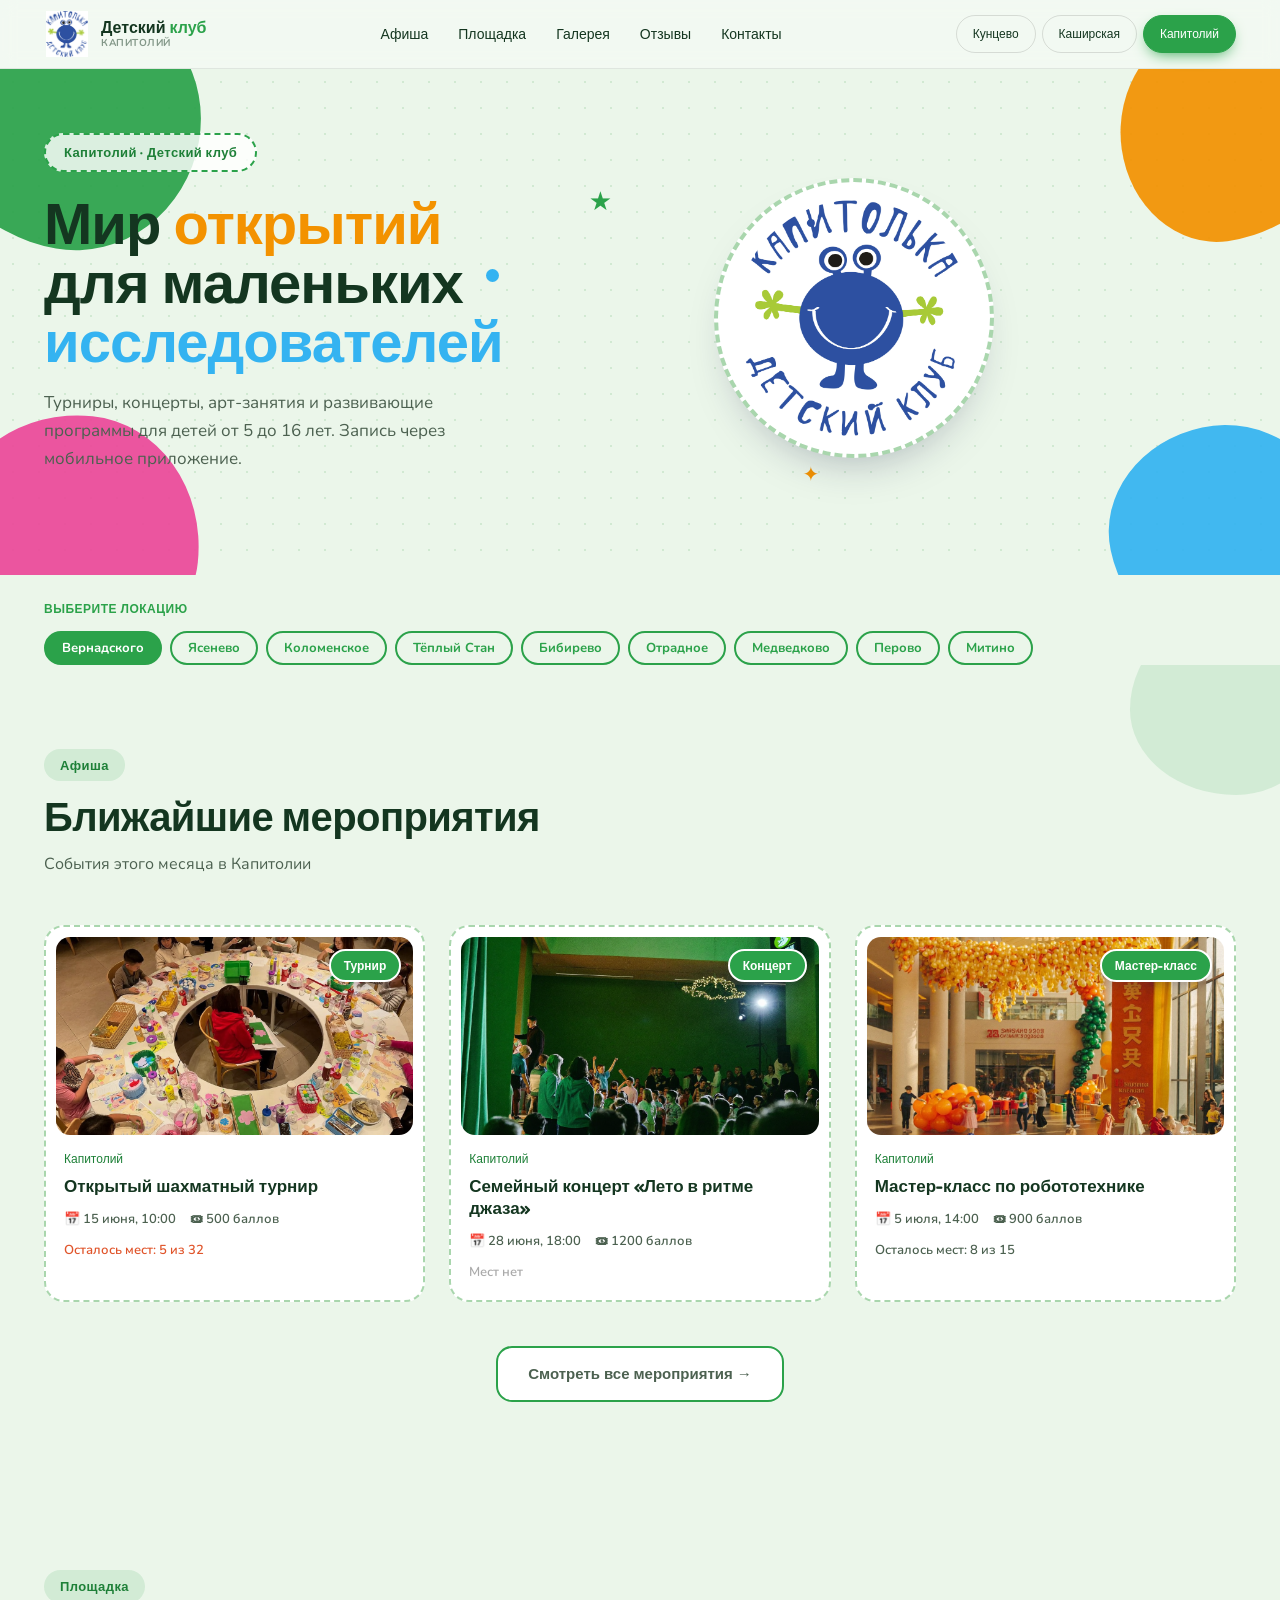
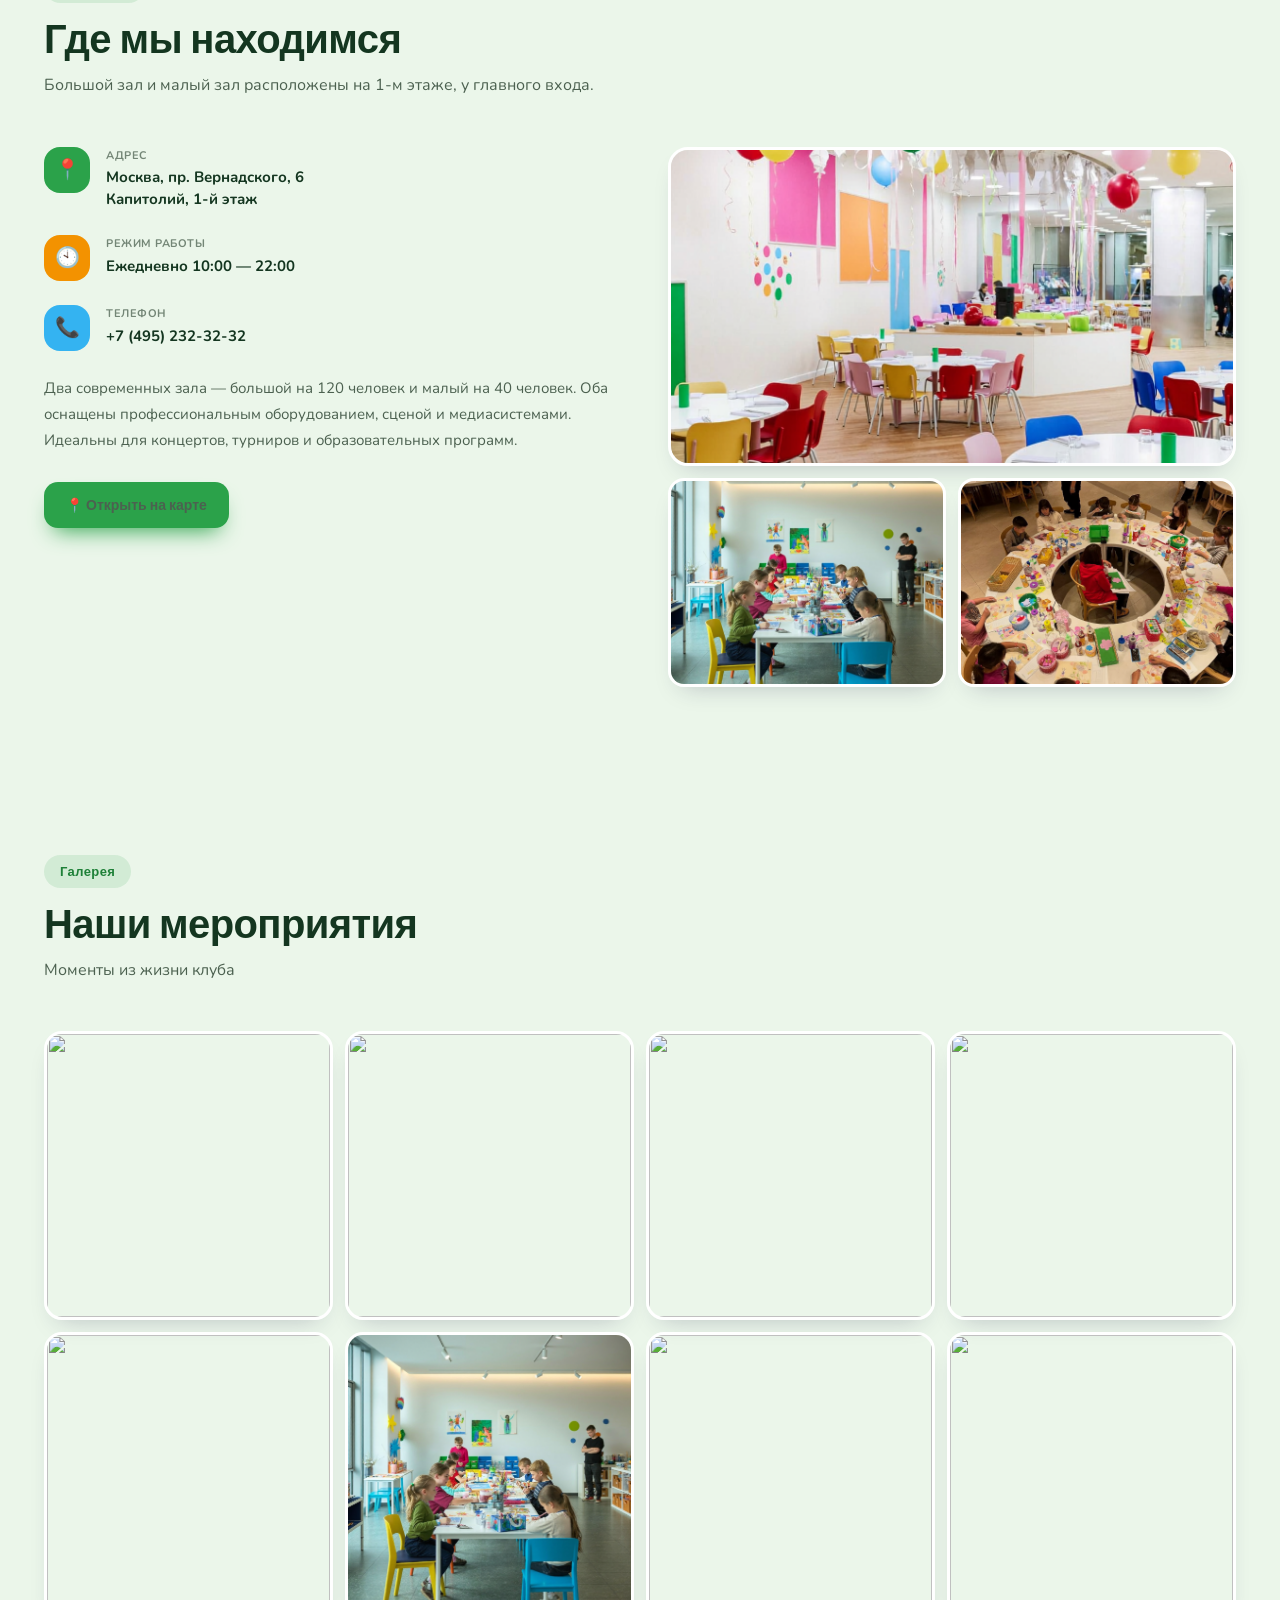
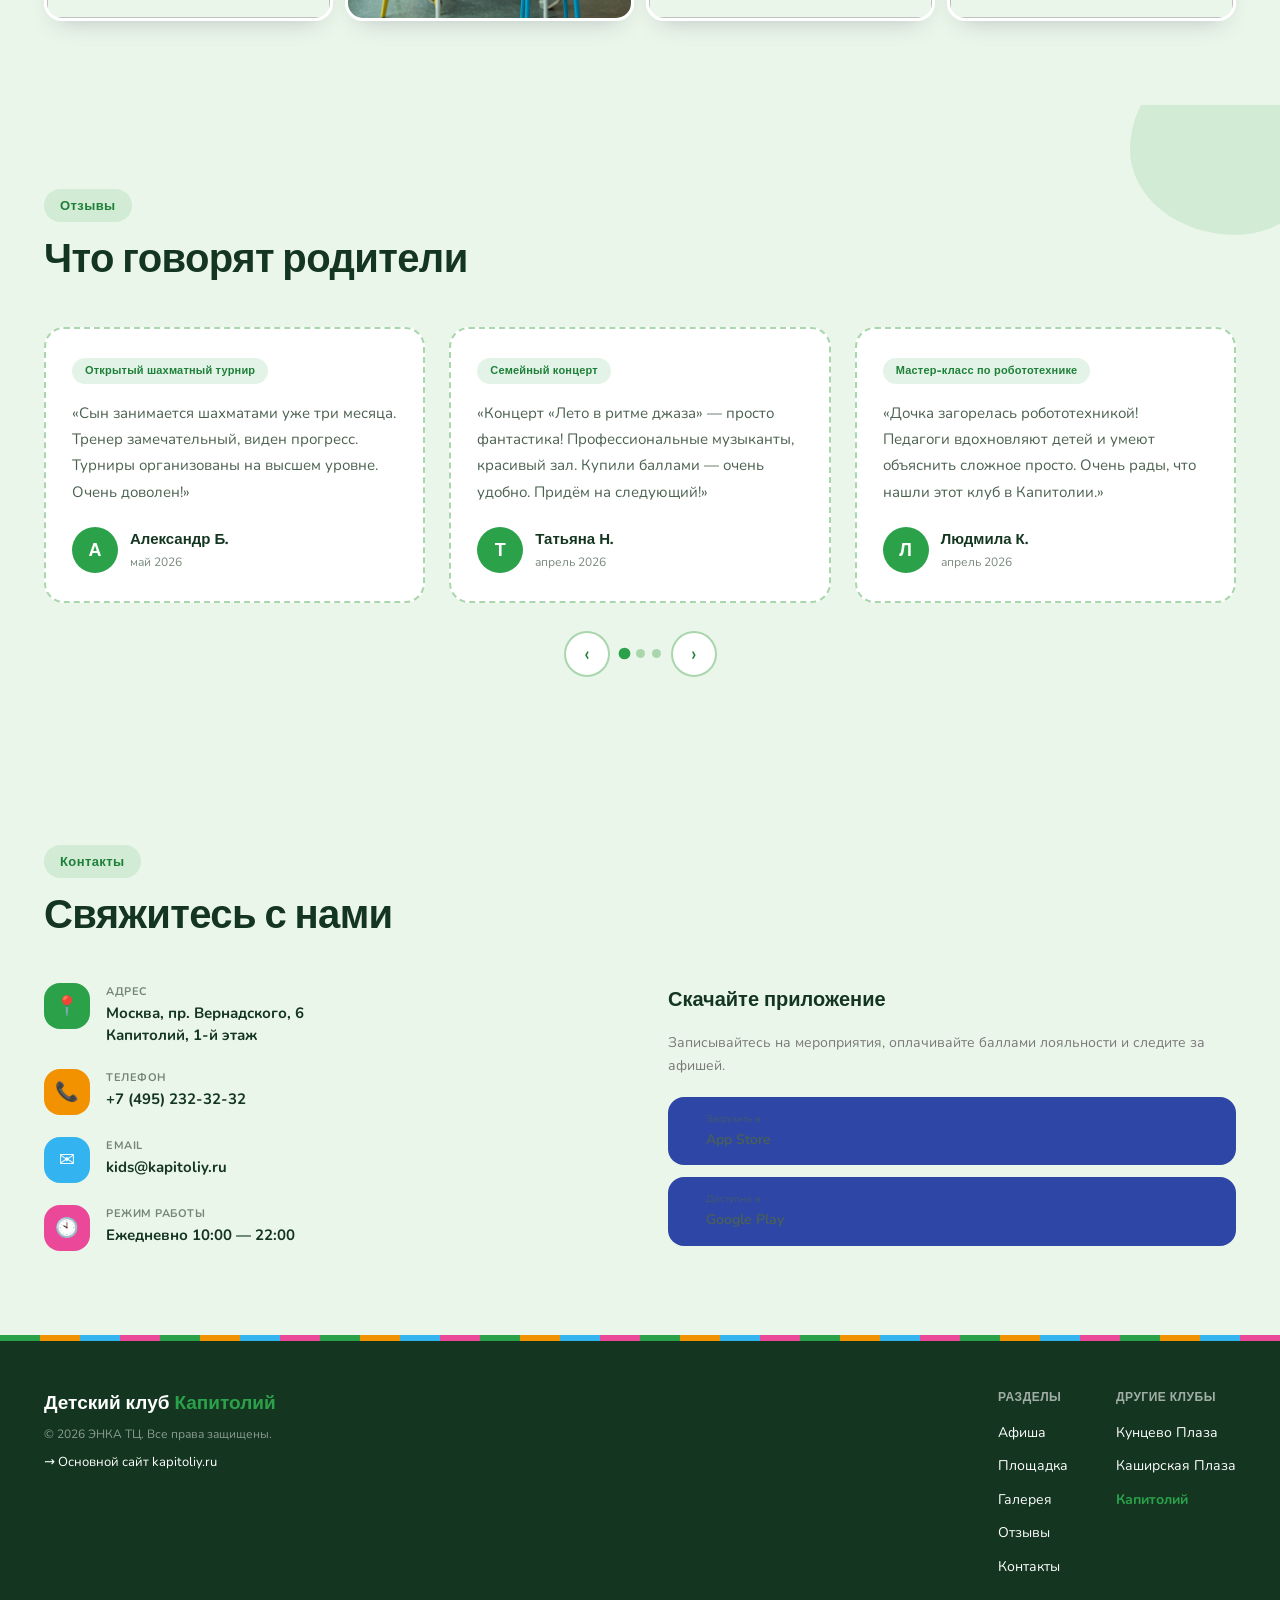
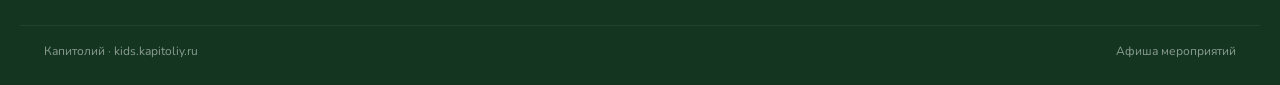
==== commit 3857288f: "Правки заказчика: фильтры, карточки, навигация, kids-лендинги - index.html: заменён TC dropdown на p" ====
--- a/kids-landings/kapitoliy/index.html
+++ b/kids-landings/kapitoliy/index.html
@@ -11,6 +11,24 @@
   <link rel="stylesheet" href="../../css/style.css">
   <link rel="stylesheet" href="../css/themes.css">
   <link rel="stylesheet" href="../css/landings.css">
+  <style>
+    .kap-chooser { background: var(--kids-bg); padding: 24px 0 0; }
+    .kap-chooser__label {
+      font-size: 12px; font-weight: 700; letter-spacing: .5px;
+      text-transform: uppercase; color: var(--kids-accent); margin-bottom: 12px;
+      font-family: 'Fredoka', sans-serif;
+    }
+    .kap-chooser__pills { display: flex; flex-wrap: wrap; gap: 8px; }
+    .kap-pill {
+      padding: 6px 16px; border: 2px solid var(--kids-accent);
+      border-radius: 50px; background: transparent;
+      font-size: 13px; font-weight: 700; cursor: pointer; color: var(--kids-accent);
+      font-family: 'Nunito', sans-serif;
+      transition: background .18s, color .18s;
+    }
+    .kap-pill:hover { background: var(--kids-accent); color: #fff; }
+    .kap-pill.active { background: var(--kids-accent); color: #fff; }
+  </style>
 </head>
 <body class="theme-kapitoliy">
 
@@ -22,8 +40,8 @@
         <span class="kids-header__logo-txt">Детский <b>клуб</b><small>Капитолий</small></span>
       </a>
       <nav class="kids-header__nav">
+        <a href="#events">Афиша</a>
         <a href="#venue">Площадка</a>
-        <a href="#events">Афиша</a>
         <a href="#gallery">Галерея</a>
         <a href="#reviews">Отзывы</a>
         <a href="#contacts">Контакты</a>
@@ -55,16 +73,30 @@
           Турниры, концерты, арт-занятия и развивающие программы для детей от 5 до 16 лет.
           Запись через мобильное приложение.
         </p>
-        <div class="kids-hero__cta">
-          <a href="#events" class="btn-hero-primary">Смотреть афишу</a>
-          <a href="#contacts" class="btn-hero-secondary">Скачать приложение</a>
-        </div>
       </div>
       <div class="kids-hero__art">
         <img src="../assets/kapitolka-logo.jpg" alt="Капитолька — детский клуб">
       </div>
     </div>
   </section>
+
+  <!-- ===== LOCATION CHOOSER ===== -->
+  <div class="kap-chooser">
+    <div class="container">
+      <div class="kap-chooser__label">Выберите локацию</div>
+      <div class="kap-chooser__pills">
+        <button class="kap-pill active">Вернадского</button>
+        <button class="kap-pill">Ясенево</button>
+        <button class="kap-pill">Коломенское</button>
+        <button class="kap-pill">Тёплый Стан</button>
+        <button class="kap-pill">Бибирево</button>
+        <button class="kap-pill">Отрадное</button>
+        <button class="kap-pill">Медведково</button>
+        <button class="kap-pill">Перово</button>
+        <button class="kap-pill">Митино</button>
+      </div>
+    </div>
+  </div>
 
   <!-- ===== EVENTS ===== -->
   <section class="kids-section kids-section--alt" id="events">
@@ -404,8 +436,8 @@
       </div>
       <div class="kids-footer__col">
         <div class="kids-footer__col-title">Разделы</div>
+        <a href="#events">Афиша</a>
         <a href="#venue">Площадка</a>
-        <a href="#events">Афиша</a>
         <a href="#gallery">Галерея</a>
         <a href="#reviews">Отзывы</a>
         <a href="#contacts">Контакты</a>
@@ -433,6 +465,14 @@
   </div>
 
   <script src="../js/landings.js"></script>
+  <script>
+    document.querySelector('.kap-chooser__pills').addEventListener('click', function(e) {
+      var btn = e.target.closest('.kap-pill');
+      if (!btn) return;
+      document.querySelectorAll('.kap-pill').forEach(function(b) { b.classList.remove('active'); });
+      btn.classList.add('active');
+    });
+  </script>
 </body>
 </html>
 
--- a/kids-landings/css/landings.css
+++ b/kids-landings/css/landings.css
@@ -22,21 +22,21 @@
 
 /* === HEADER === */
 .kids-header {
-  background: rgba(255,255,255,0.86);
-  backdrop-filter: blur(12px);
-  -webkit-backdrop-filter: blur(12px);
+  background: rgba(255,255,255,0.38);
+  backdrop-filter: blur(8px);
+  -webkit-backdrop-filter: blur(8px);
   color: var(--kids-ink);
   position: sticky;
   top: 0;
   z-index: 100;
-  border-bottom: 2px dashed var(--kids-dash);
-}
-.kids-header--scrolled { box-shadow: 0 10px 24px -16px rgba(28,32,72,0.3); }
+  border-bottom: 1px solid rgba(0,0,0,0.08);
+}
+.kids-header--scrolled { background: rgba(255,255,255,0.38); }
 .kids-header__inner {
   max-width: 1240px;
   margin: 0 auto;
   padding: 0 24px;
-  height: 72px;
+  height: 68px;
   display: flex;
   align-items: center;
   justify-content: space-between;
@@ -67,7 +67,7 @@
   font-family: 'Nunito', sans-serif;
   font-size: 10px;
   font-weight: 700;
-  opacity: 0.55;
+  opacity: 0.5;
   letter-spacing: 0.5px;
   text-transform: uppercase;
   margin-top: 2px;
@@ -82,7 +82,7 @@
 }
 .kids-header__nav::-webkit-scrollbar { display: none; }
 .kids-header__nav a {
-  padding: 8px 15px;
+  padding: 8px 14px;
   font-family: 'Fredoka', sans-serif;
   font-size: 14px;
   color: var(--kids-body);
@@ -91,14 +91,14 @@
   border-radius: 999px;
   transition: color .15s, background .15s;
 }
-.kids-header__nav a:hover { color: var(--kids-accent-dark); background: var(--kids-accent-light); }
+.kids-header__nav a:hover { color: var(--kids-ink); background: rgba(0,0,0,0.05); }
 
 /* TC Switcher */
 .tc-switcher { display: flex; gap: 6px; flex-shrink: 0; }
 .tc-switcher__btn {
-  padding: 7px 14px;
+  padding: 8px 16px;
   border-radius: 999px;
-  border: 2px solid var(--kids-dash);
+  border: 1.5px solid rgba(0,0,0,0.12);
   background: none;
   color: var(--kids-body);
   font-family: 'Fredoka', sans-serif;
@@ -109,12 +109,12 @@
   align-items: center;
   transition: all .18s;
 }
-.tc-switcher__btn:hover { border-color: var(--kids-accent); color: var(--kids-accent-dark); }
+.tc-switcher__btn:hover { border-color: var(--kids-accent); color: var(--kids-accent-dark); background: var(--kids-accent-light); }
 .tc-switcher__btn.active {
   background: var(--kids-accent);
   border-color: var(--kids-accent);
   color: #fff;
-  box-shadow: 0 8px 16px -6px var(--kids-accent);
+  box-shadow: 0 6px 16px -6px var(--kids-accent);
 }
 
 @media (max-width: 900px) { .kids-header__nav { display: none; } }
@@ -294,7 +294,7 @@
 
 /* === SECTIONS === */
 .kids-section { padding: 84px 0; position: relative; overflow: hidden; }
-.kids-section--alt { background: var(--kids-bg-alt); }
+.kids-section--alt { background: var(--kids-bg); }
 .kids-section--alt::before {
   content: '';
   position: absolute;
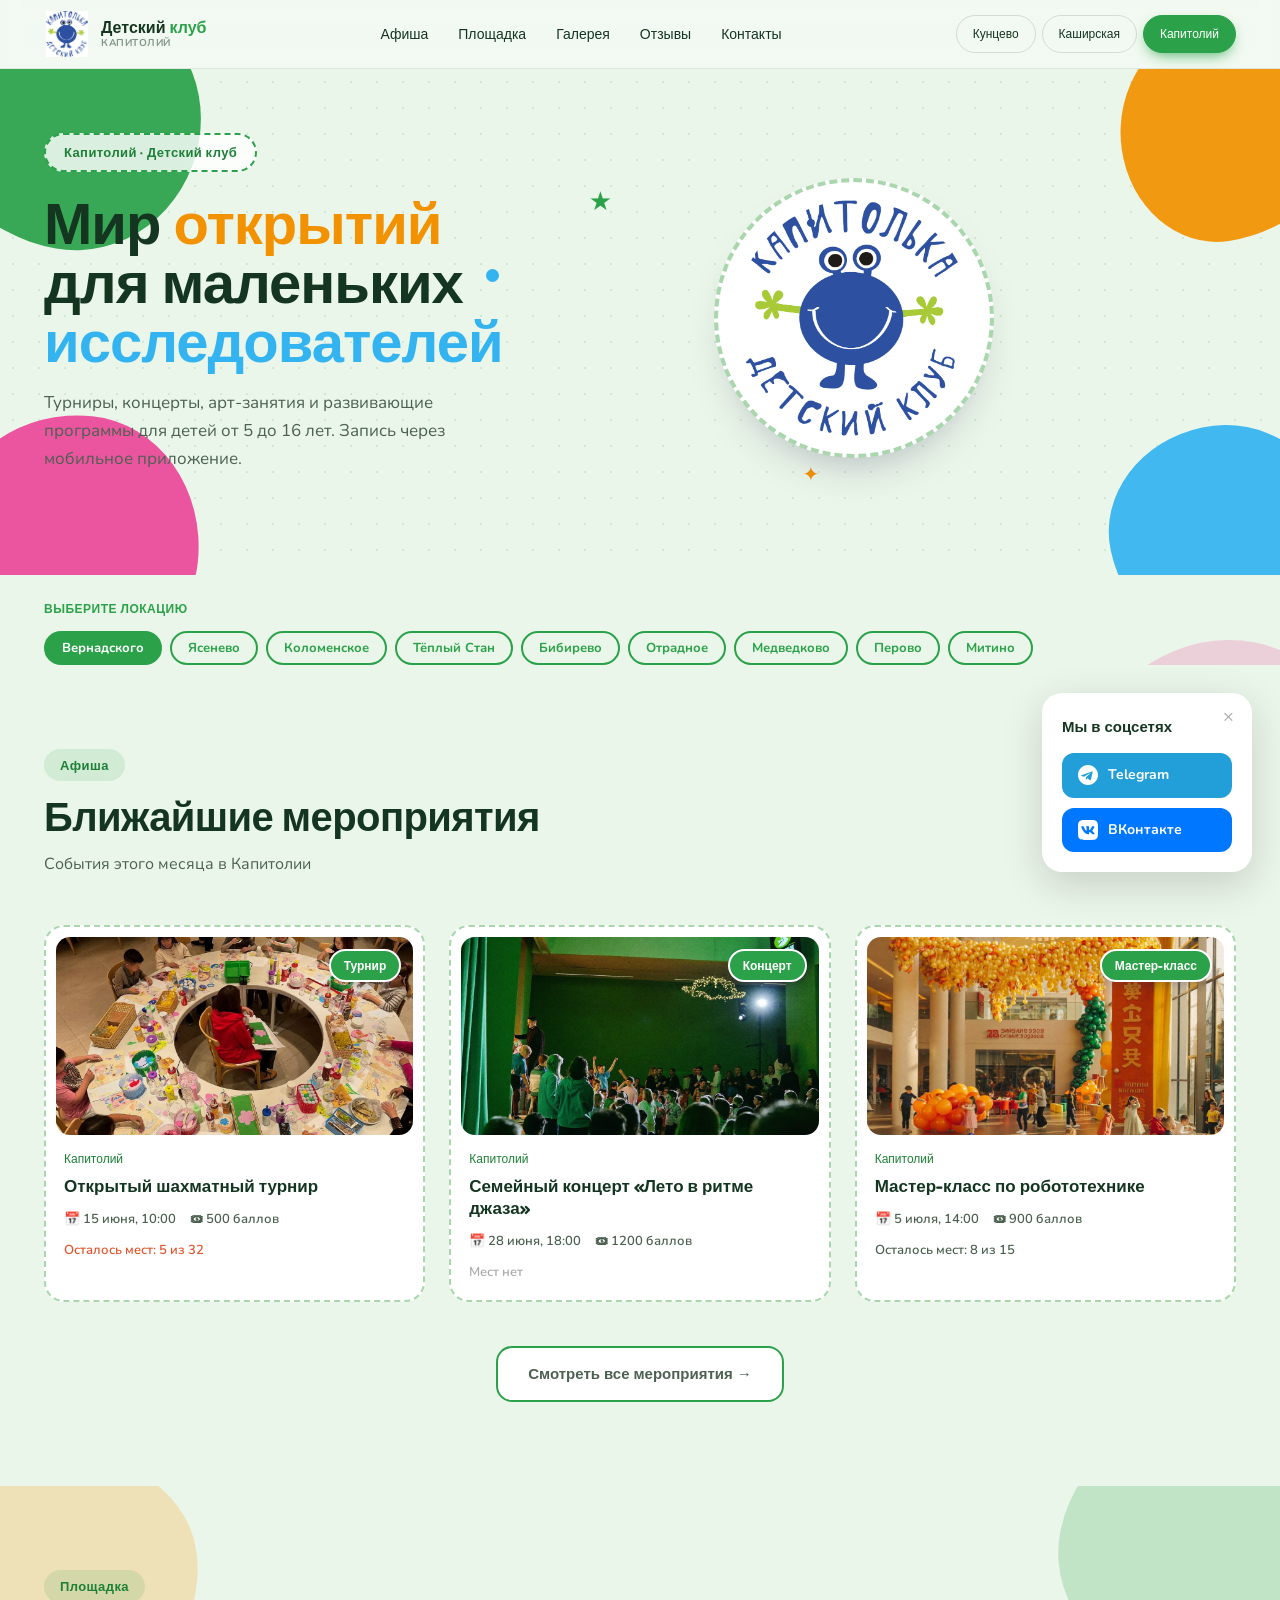
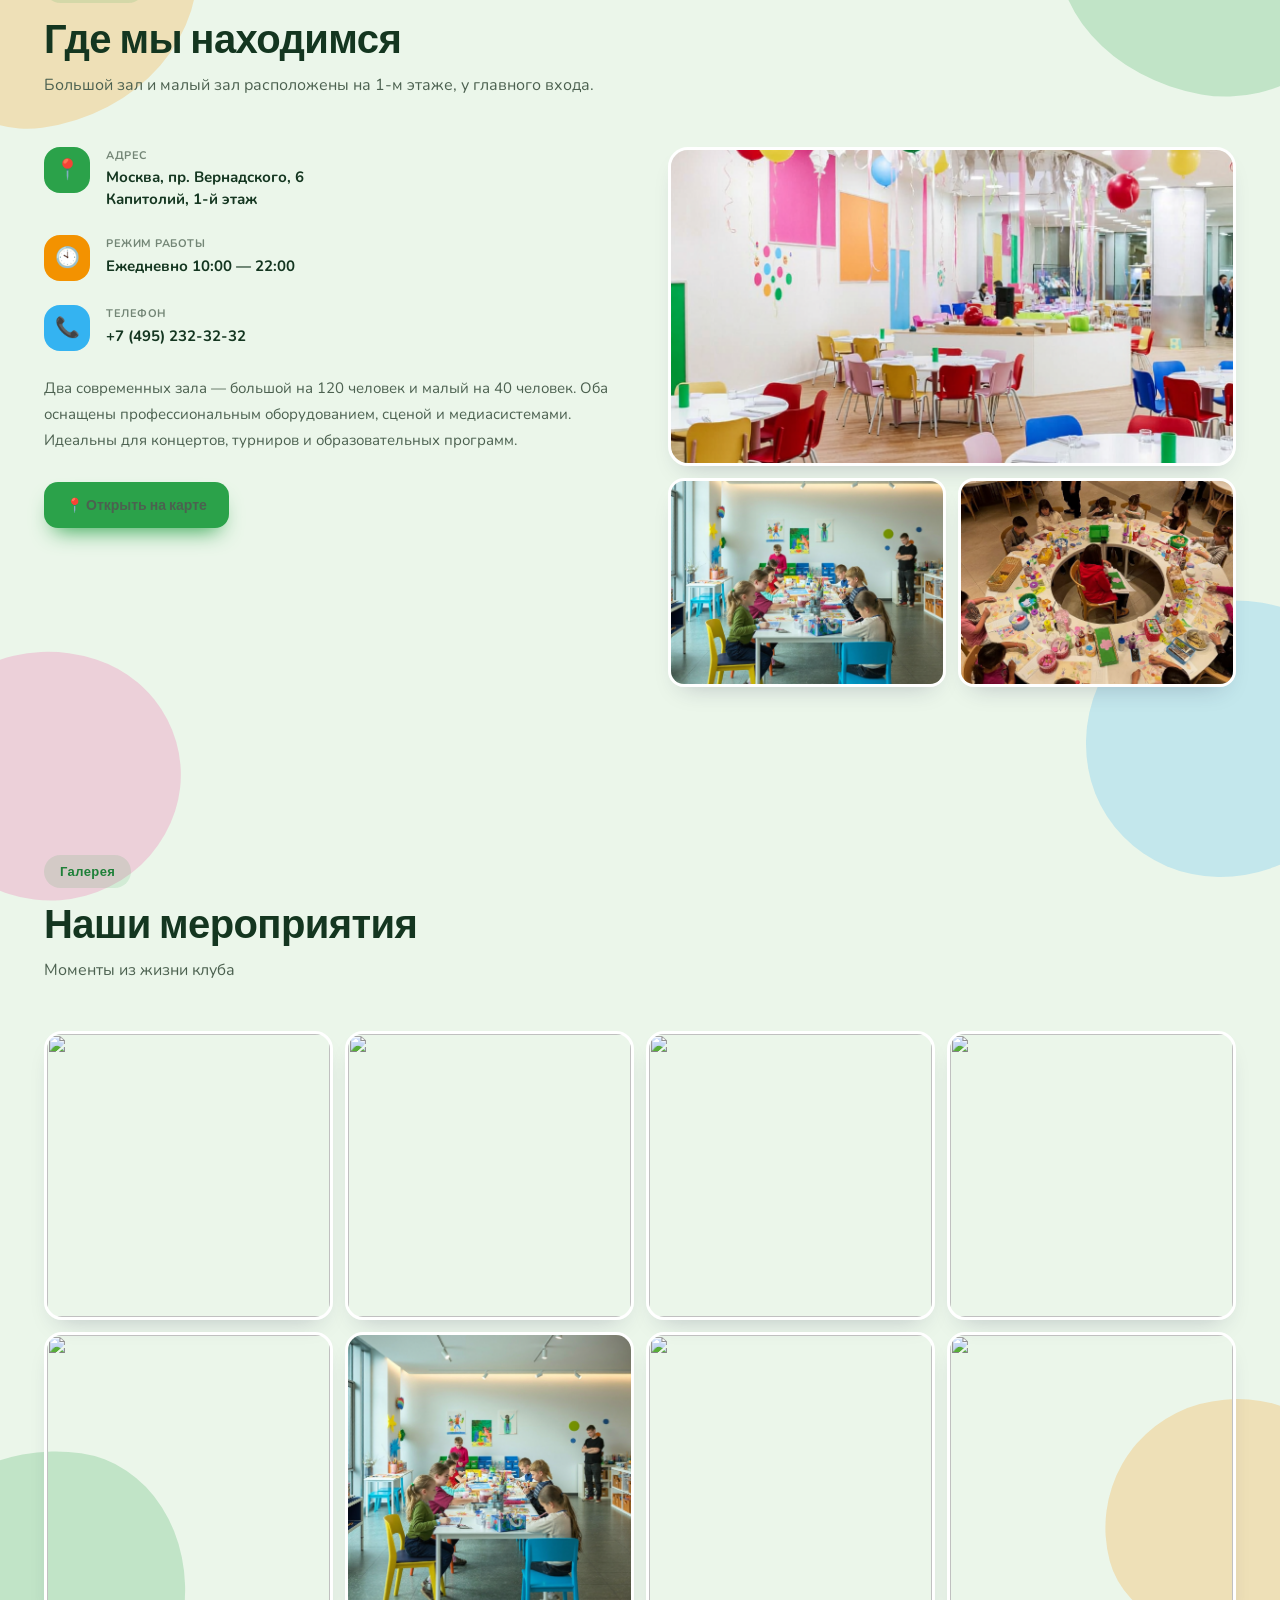
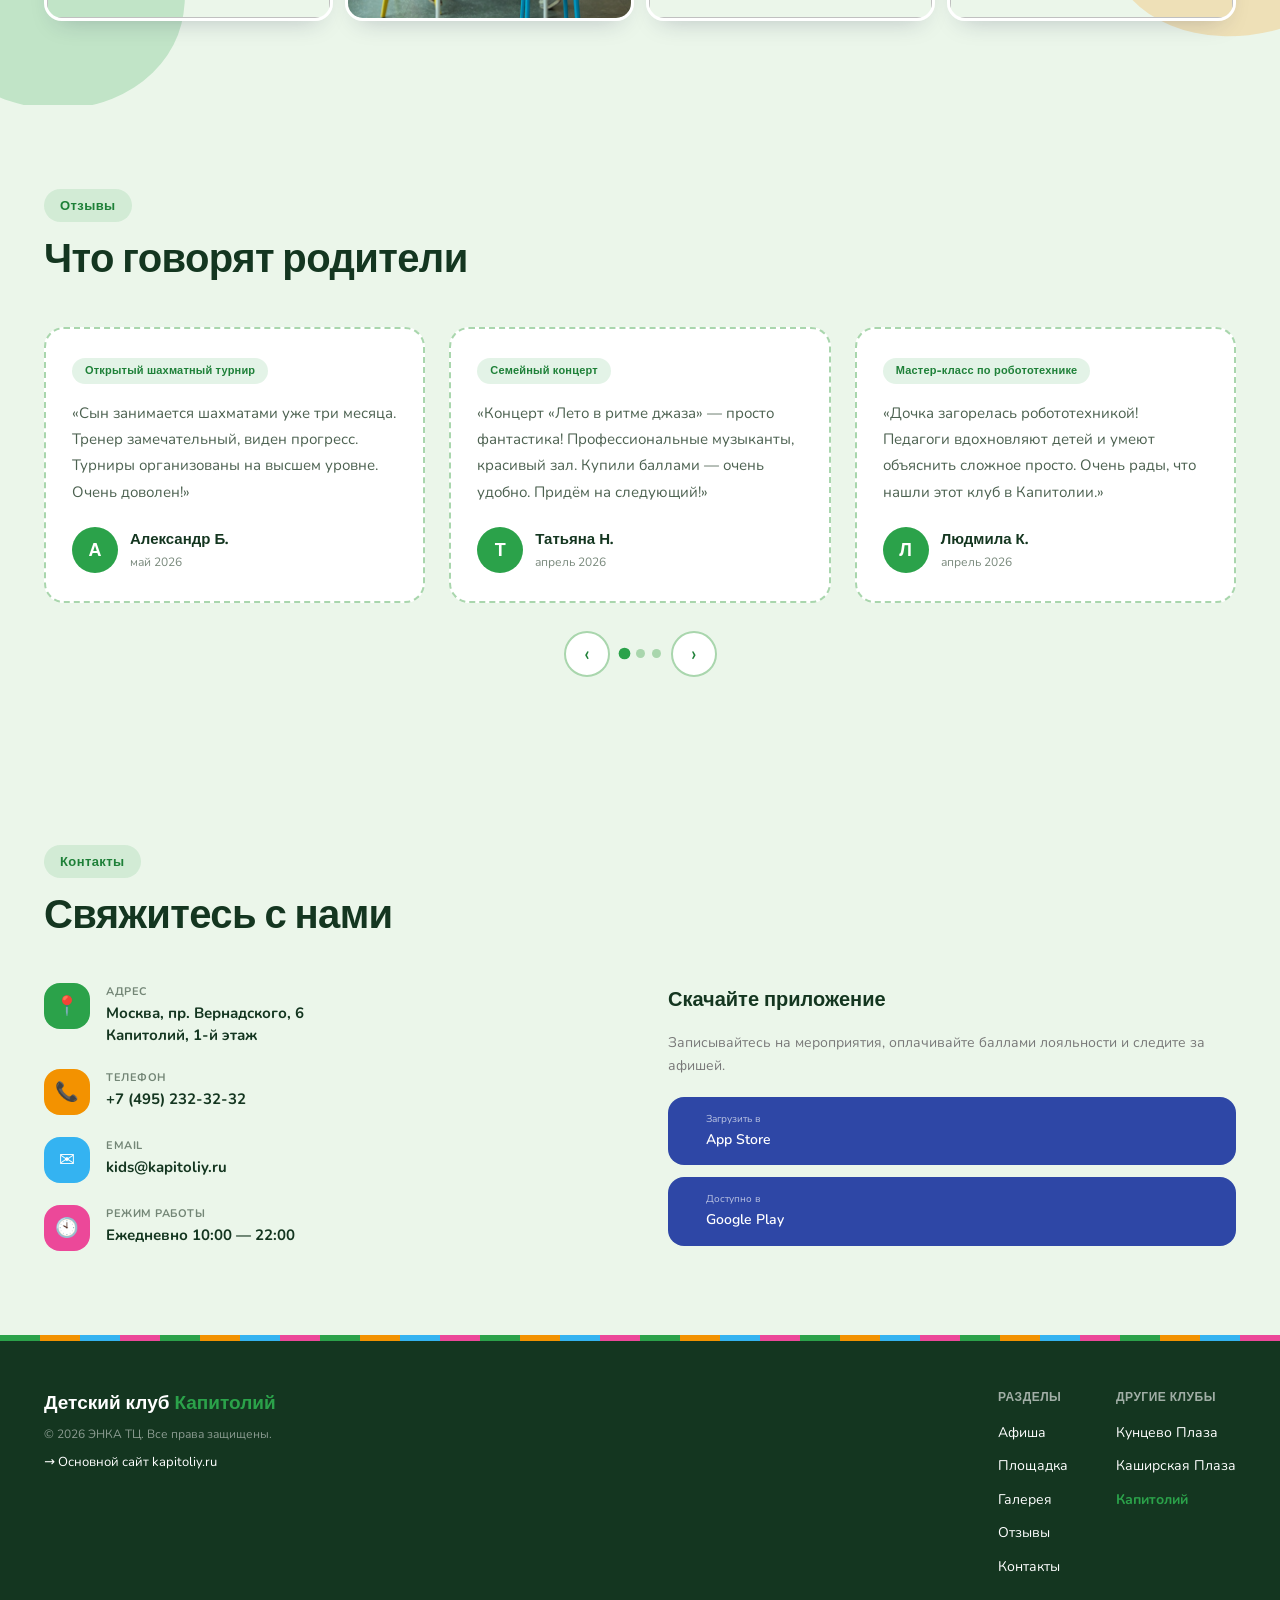
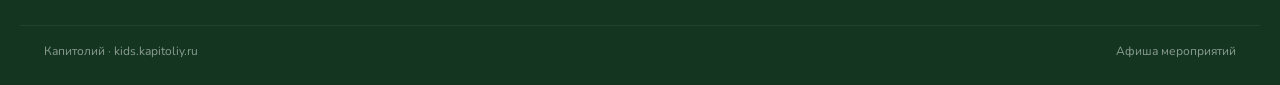
==== commit 3315a6f3: "Единый стиль: redesign афиши + блобы по всей странице + убраны заявки - index.html: Fredoka+Nunito, " ====
--- a/kids-landings/kapitoliy/index.html
+++ b/kids-landings/kapitoliy/index.html
@@ -32,6 +32,17 @@
 </head>
 <body class="theme-kapitoliy">
 
+  <div class="page-blobs" aria-hidden="true">
+    <span class="pb pb--1"></span>
+    <span class="pb pb--2"></span>
+    <span class="pb pb--3"></span>
+    <span class="pb pb--4"></span>
+    <span class="pb pb--5"></span>
+    <span class="pb pb--6"></span>
+    <span class="pb pb--7"></span>
+    <span class="pb pb--8"></span>
+  </div>
+
   <!-- ===== HEADER ===== -->
   <header class="kids-header">
     <div class="kids-header__inner">
--- a/kids-landings/css/landings.css
+++ b/kids-landings/css/landings.css
@@ -293,18 +293,24 @@
 }
 
 /* === SECTIONS === */
-.kids-section { padding: 84px 0; position: relative; overflow: hidden; }
+.kids-section { padding: 84px 0; position: relative; overflow: visible; background: transparent; }
 .kids-section--alt { background: var(--kids-bg); }
-.kids-section--alt::before {
-  content: '';
-  position: absolute;
-  top: -60px; right: -50px;
-  width: 200px; height: 190px;
-  background: var(--kids-accent-light);
-  border-radius: 58% 42% 47% 53% / 55% 48% 52% 45%;
-  z-index: 0;
-}
+.kids-section--alt::before { content: none; }
 .kids-section .container { position: relative; z-index: 1; }
+
+/* ===== PAGE-WIDE BLOB BACKGROUND ===== */
+body[class*="theme-"] { position: relative; overflow-x: hidden; }
+body[class*="theme-"] main { position: relative; z-index: 1; }
+.page-blobs { position: absolute; top: 0; left: 0; right: 0; bottom: 0; pointer-events: none; z-index: 0; }
+.pb { position: absolute; display: block; opacity: 0.22; }
+.pb--1 { width: 310px; height: 290px; top: 680px; left: -100px; background: var(--kids-splash-3); border-radius: 52% 48% 44% 56% / 48% 56% 44% 52%; transform: rotate(6deg); }
+.pb--2 { width: 275px; height: 260px; top: 640px; right: -85px; background: var(--kids-splash-4); border-radius: 50% 50% 56% 44% / 46% 54% 46% 54%; transform: rotate(-12deg); }
+.pb--3 { width: 295px; height: 275px; top: 1450px; left: -95px; background: var(--kids-splash-2); border-radius: 46% 54% 60% 40% / 52% 44% 56% 48%; transform: rotate(-8deg); }
+.pb--4 { width: 315px; height: 295px; top: 1400px; right: -95px; background: var(--kids-splash-1); border-radius: 58% 42% 47% 53% / 55% 48% 52% 45%; transform: rotate(10deg); }
+.pb--5 { width: 265px; height: 250px; top: 2250px; left: -85px; background: var(--kids-splash-4); border-radius: 54% 46% 50% 50% / 52% 48% 52% 48%; transform: rotate(18deg); }
+.pb--6 { width: 295px; height: 275px; top: 2200px; right: -100px; background: var(--kids-splash-3); border-radius: 48% 52% 54% 46% / 52% 48% 52% 48%; transform: rotate(-10deg); }
+.pb--7 { width: 275px; height: 258px; top: 3050px; left: -88px; background: var(--kids-splash-1); border-radius: 55% 45% 48% 52% / 48% 56% 44% 52%; transform: rotate(8deg); }
+.pb--8 { width: 255px; height: 238px; top: 3000px; right: -78px; background: var(--kids-splash-2); border-radius: 50% 50% 44% 56% / 54% 46% 54% 46%; transform: rotate(-15deg); }
 
 .section-header { margin-bottom: 48px; }
 .section-eyebrow {
@@ -564,16 +570,50 @@
 
 .contacts-app__title { font-family: 'Fredoka', sans-serif; font-size: 20px; font-weight: 600; margin-bottom: 16px; color: var(--kids-ink); }
 .contacts-app__btns { display: flex; flex-direction: column; gap: 12px; }
-.btn-app-store {
+body[class*="theme-"] .btn-app-store {
   display: flex; align-items: center; gap: 14px;
-  background: var(--kids-deep); color: #fff;
+  background: var(--kids-deep); color: #fff !important;
   padding: 14px 24px; border-radius: 16px;
   font-size: 14px; font-weight: 600; min-width: 200px;
   transition: transform .18s;
 }
-.btn-app-store:hover { transform: translateY(-2px); }
+body[class*="theme-"] .btn-app-store:hover { transform: translateY(-2px); }
 .btn-app-store__icon { font-size: 24px; line-height: 1; flex-shrink: 0; }
-.btn-app-store__top { font-size: 10px; opacity: 0.7; font-weight: 400; margin-bottom: 2px; }
+.btn-app-store__top { font-size: 10px; opacity: 0.8; font-weight: 400; margin-bottom: 2px; color: rgba(255,255,255,0.85); }
+
+/* ===== SOCIAL POPUP ===== */
+.social-popup {
+  position: fixed; bottom: 28px; right: 28px;
+  background: #fff; border-radius: 20px; padding: 22px 20px 20px;
+  box-shadow: 0 12px 40px rgba(0,0,0,0.16);
+  z-index: 9999; width: 210px;
+  transform: translateY(130%) scale(0.9);
+  opacity: 0;
+  transition: transform 0.38s cubic-bezier(.34,1.56,.64,1), opacity 0.3s;
+  pointer-events: none;
+}
+.social-popup.open { transform: translateY(0) scale(1); opacity: 1; pointer-events: auto; }
+.social-popup__close {
+  position: absolute; top: 10px; right: 12px;
+  font-size: 18px; line-height: 1; padding: 4px 6px;
+  background: none; border: none; cursor: pointer; color: #aaa;
+}
+.social-popup__close:hover { color: #333; }
+.social-popup__label {
+  font-family: 'Fredoka', sans-serif;
+  font-size: 15px; font-weight: 600;
+  color: var(--kids-ink); margin-bottom: 14px;
+}
+.social-popup__btns { display: flex; flex-direction: column; gap: 10px; }
+.social-popup__btn {
+  display: flex; align-items: center; gap: 10px;
+  padding: 11px 16px; border-radius: 12px;
+  font-size: 14px; font-weight: 700; color: #fff !important;
+  transition: opacity .18s, transform .18s;
+}
+.social-popup__btn:hover { opacity: 0.88; transform: translateX(2px); }
+.social-popup__btn--tg { background: #229ED9; }
+.social-popup__btn--vk { background: #0077FF; }
 
 /* === FOOTER === */
 .kids-footer {
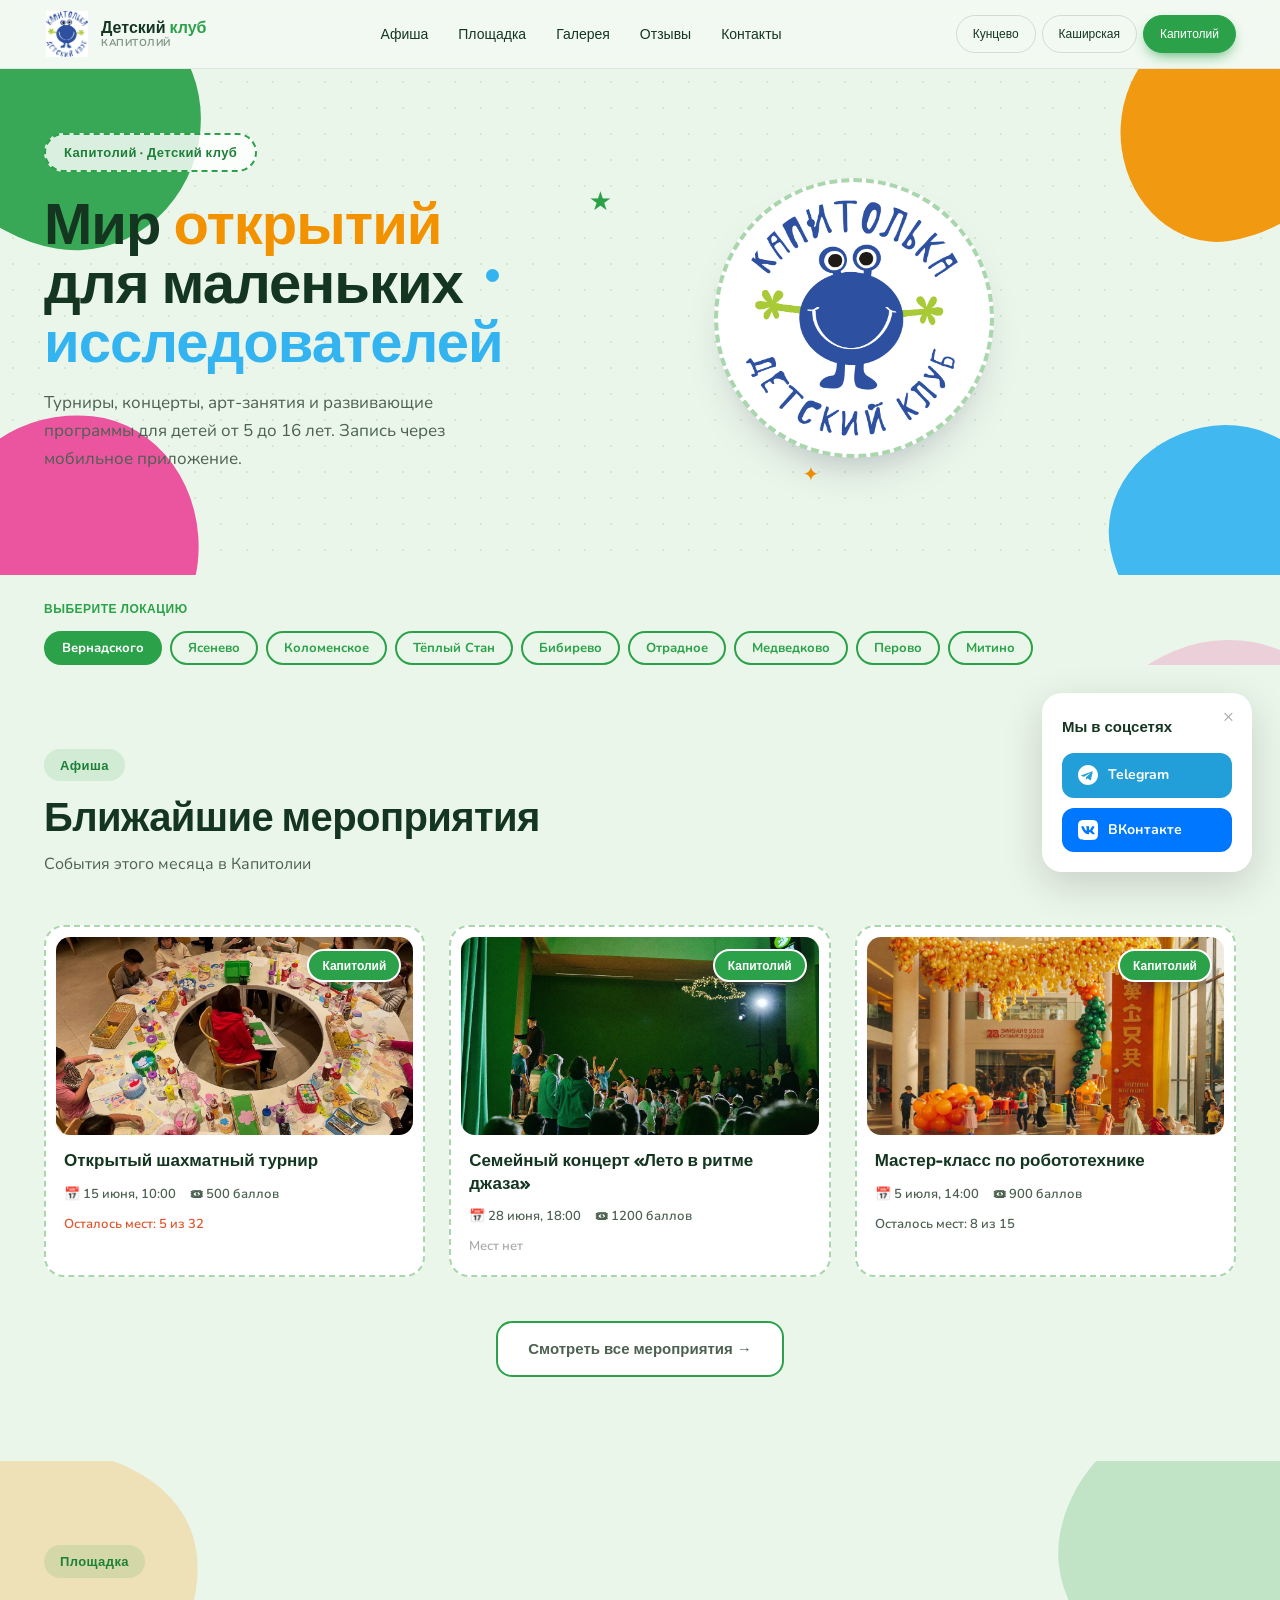
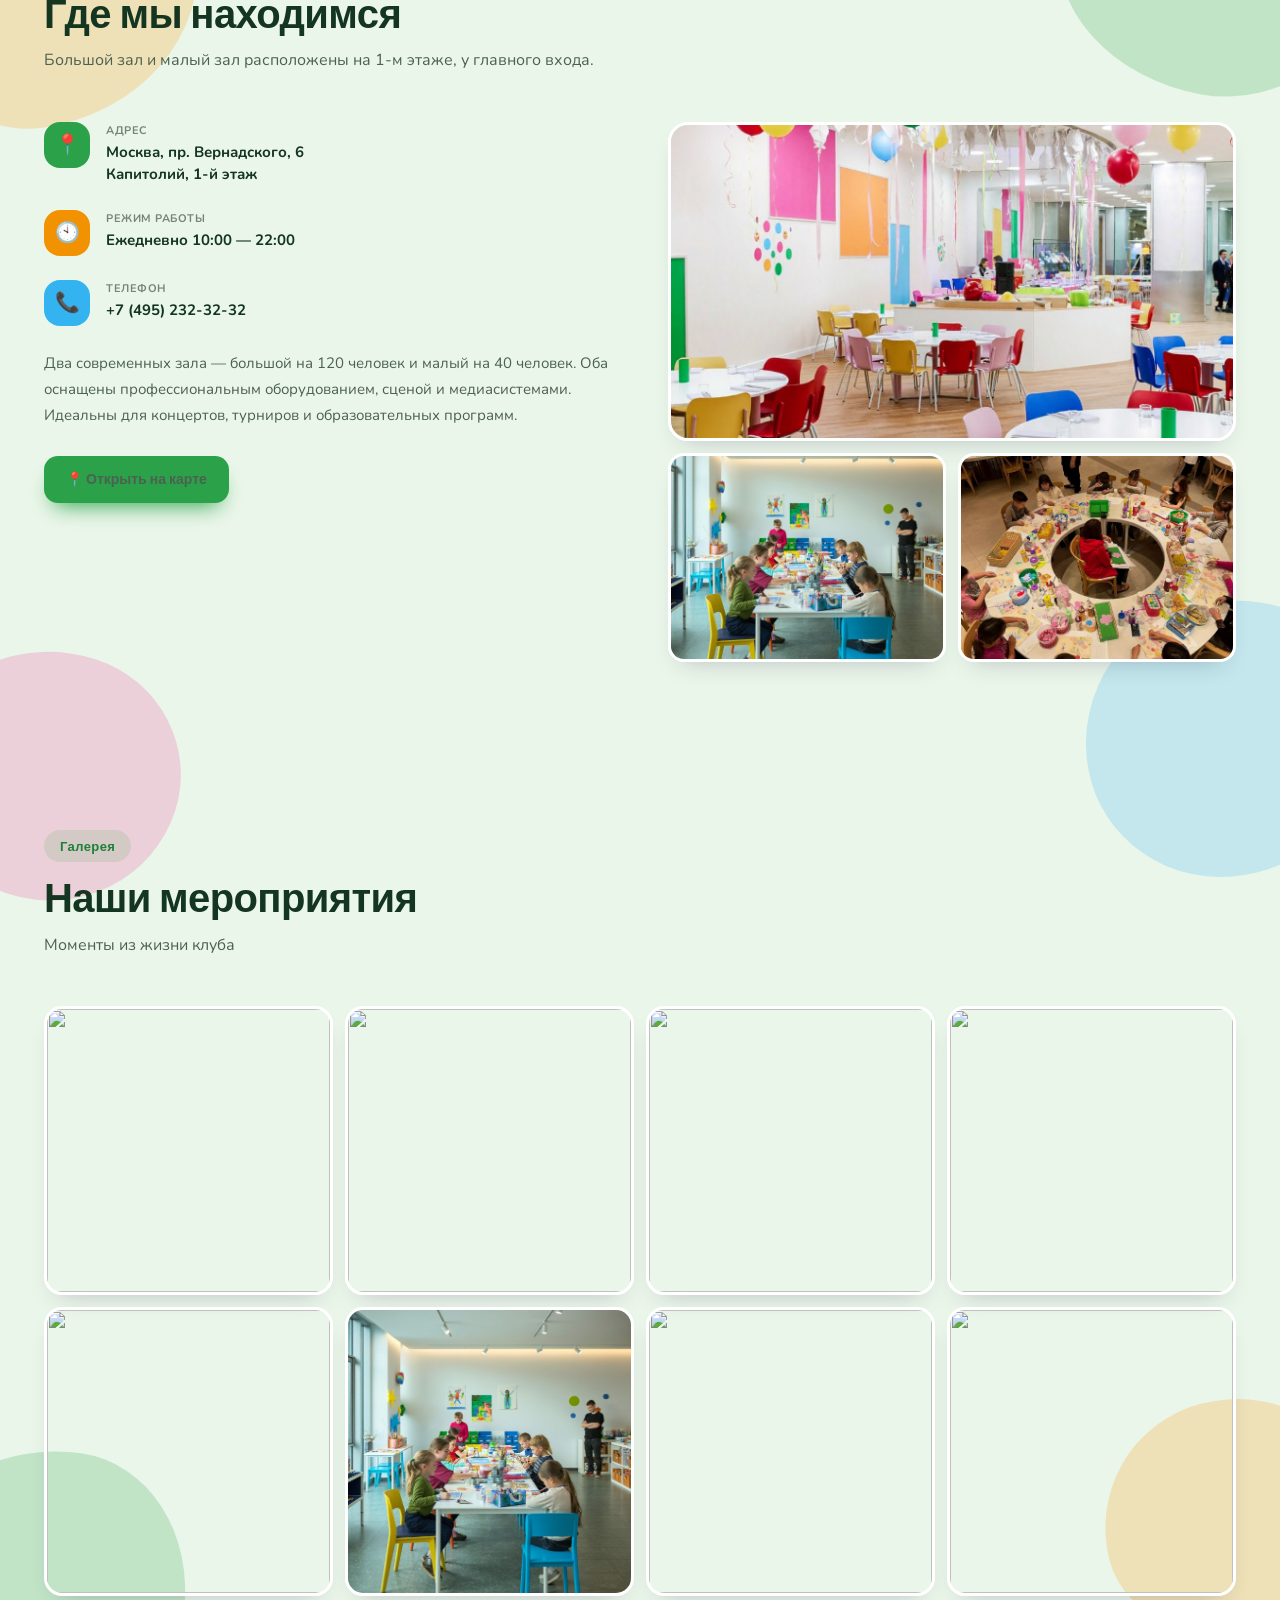
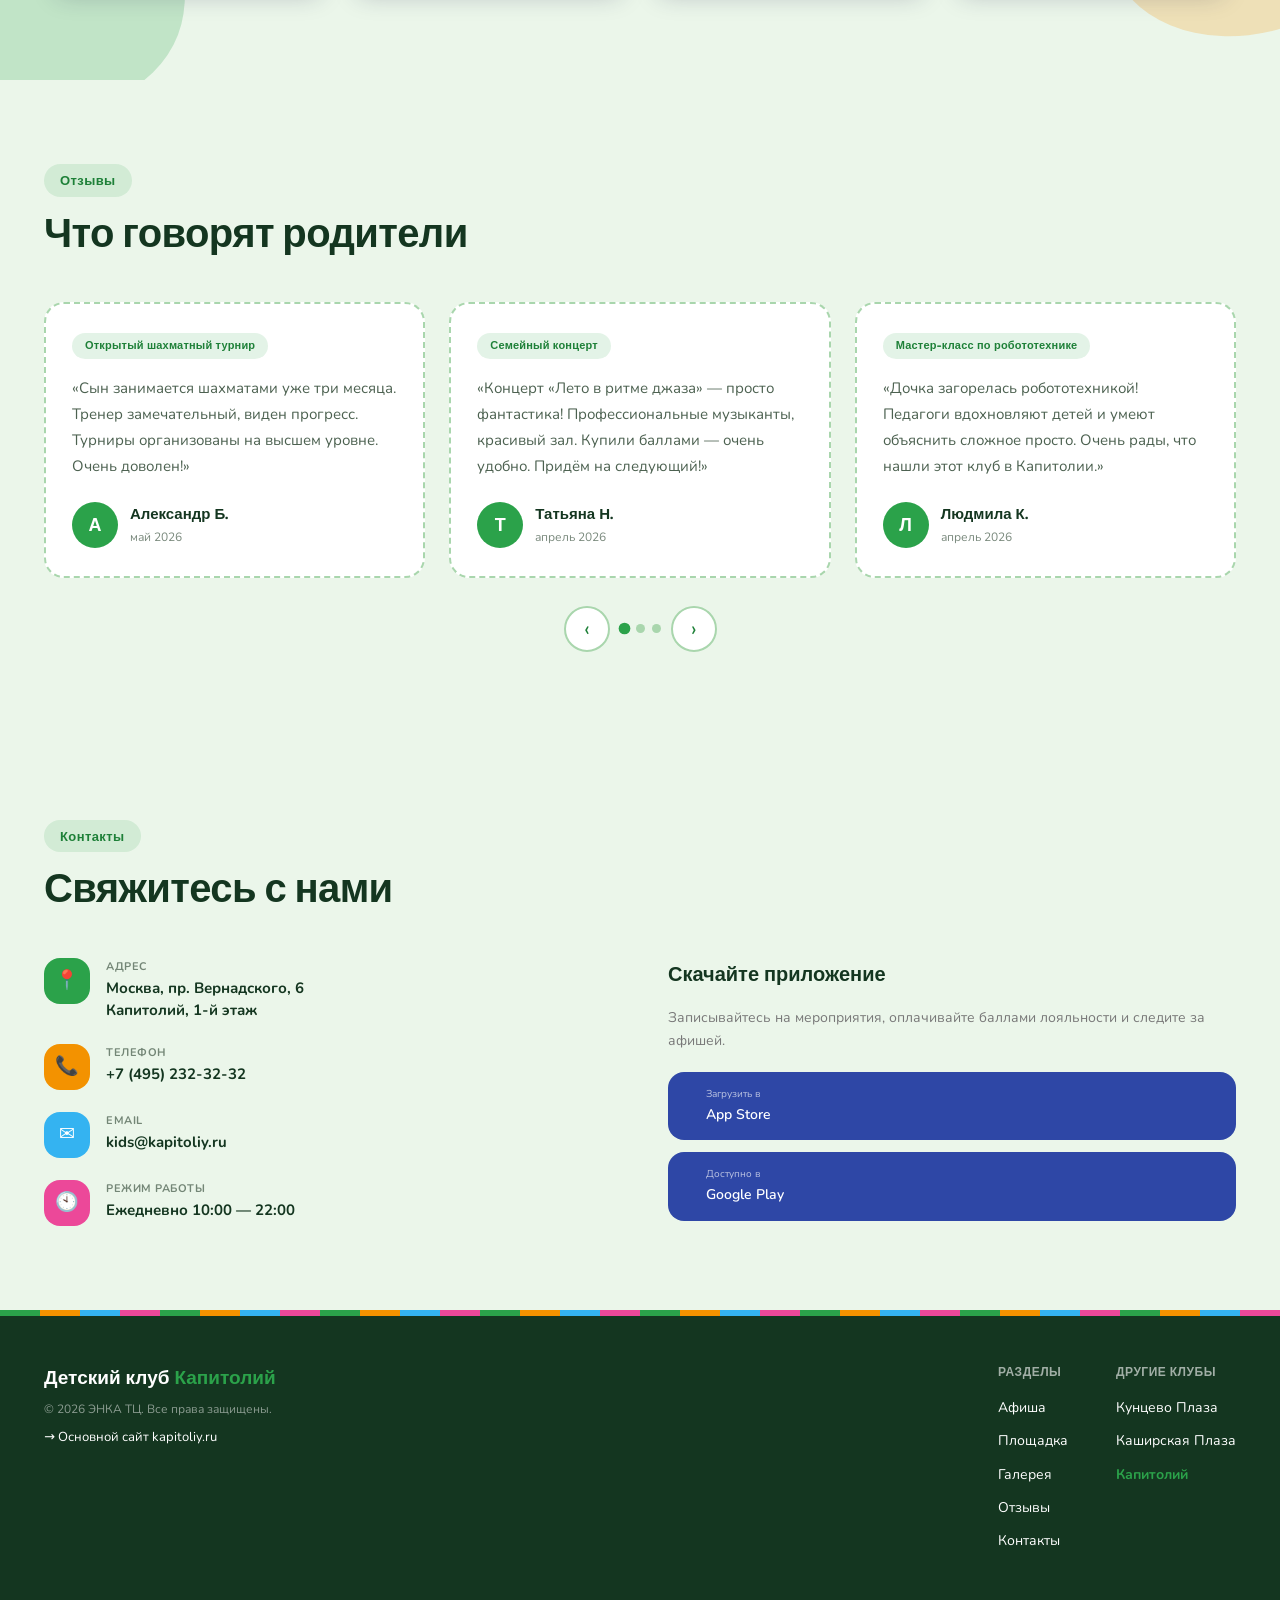
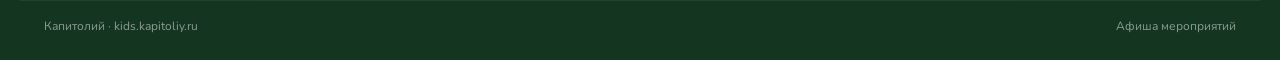
==== commit 3c087fc1: "Убрать теги типов мероприятий, заменить на название ТЦ - event.html: удалён тег «Квиз» (фиолетовый p" ====
--- a/kids-landings/kapitoliy/index.html
+++ b/kids-landings/kapitoliy/index.html
@@ -124,10 +124,9 @@
           <a href="../../event.html" class="event-card__link">
             <div class="event-card__img-wrap">
               <img src="../../img/hf_20260605_105018_34777873-0bb5-4d74-969a-7efc2752403d.png" alt="" loading="lazy">
-              <span class="event-card__badge">Турнир</span>
+              <span class="event-card__badge">Капитолий</span>
             </div>
             <div class="event-card__body">
-              <span class="event-card__tc">Капитолий</span>
               <h3 class="event-card__title">Открытый шахматный турнир</h3>
               <div class="event-card__meta">
                 <span>📅 15 июня, 10:00</span>
@@ -142,10 +141,9 @@
           <a href="../../event.html" class="event-card__link">
             <div class="event-card__img-wrap">
               <img src="../../img/hf_20260605_104737_00a8f8b5-2408-48d4-9c27-2b1f9f0a3313.png" alt="" loading="lazy">
-              <span class="event-card__badge">Концерт</span>
+              <span class="event-card__badge">Капитолий</span>
             </div>
             <div class="event-card__body">
-              <span class="event-card__tc">Капитолий</span>
               <h3 class="event-card__title">Семейный концерт «Лето в ритме джаза»</h3>
               <div class="event-card__meta">
                 <span>📅 28 июня, 18:00</span>
@@ -160,10 +158,9 @@
           <a href="../../event.html" class="event-card__link">
             <div class="event-card__img-wrap">
               <img src="../../img/hf_20260605_104644_2b12e580-48d6-42b9-b586-60da3f488c39.png" alt="" loading="lazy">
-              <span class="event-card__badge">Мастер-класс</span>
+              <span class="event-card__badge">Капитолий</span>
             </div>
             <div class="event-card__body">
-              <span class="event-card__tc">Капитолий</span>
               <h3 class="event-card__title">Мастер-класс по робототехнике</h3>
               <div class="event-card__meta">
                 <span>📅 5 июля, 14:00</span>
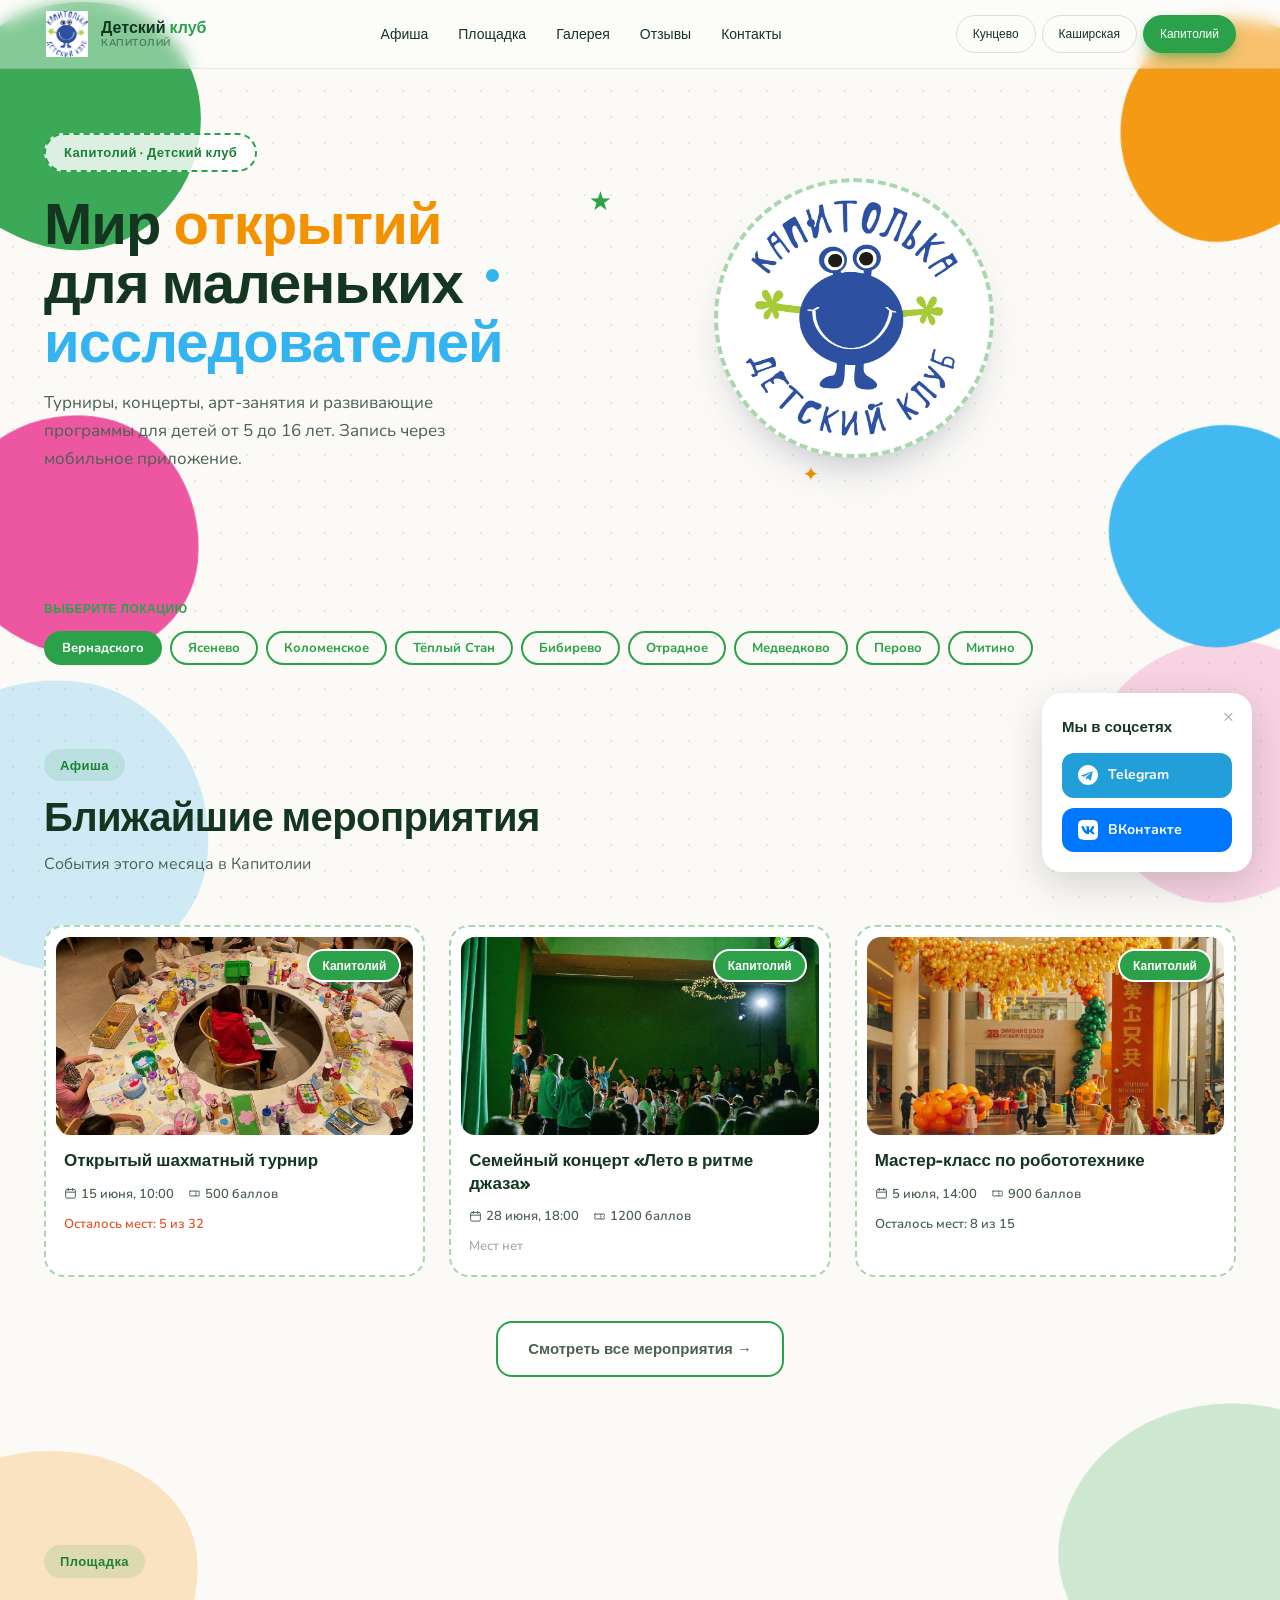
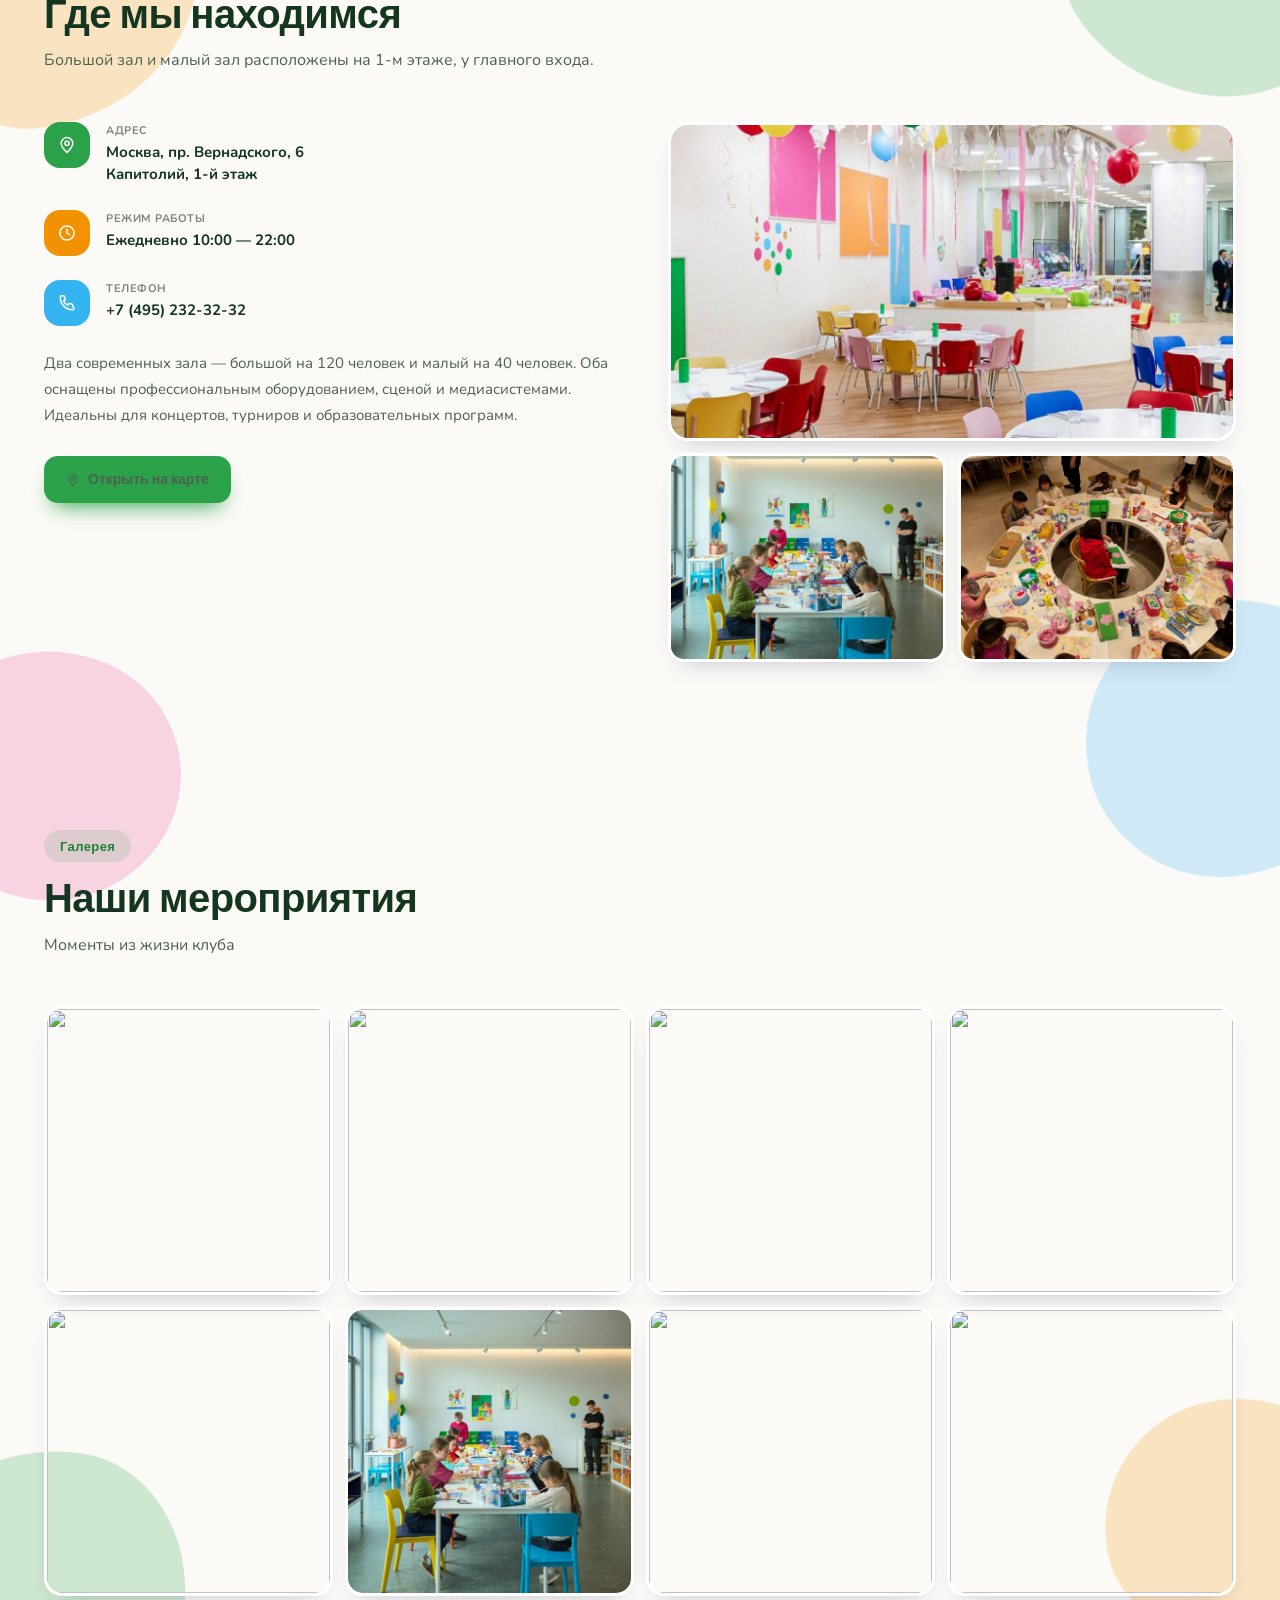
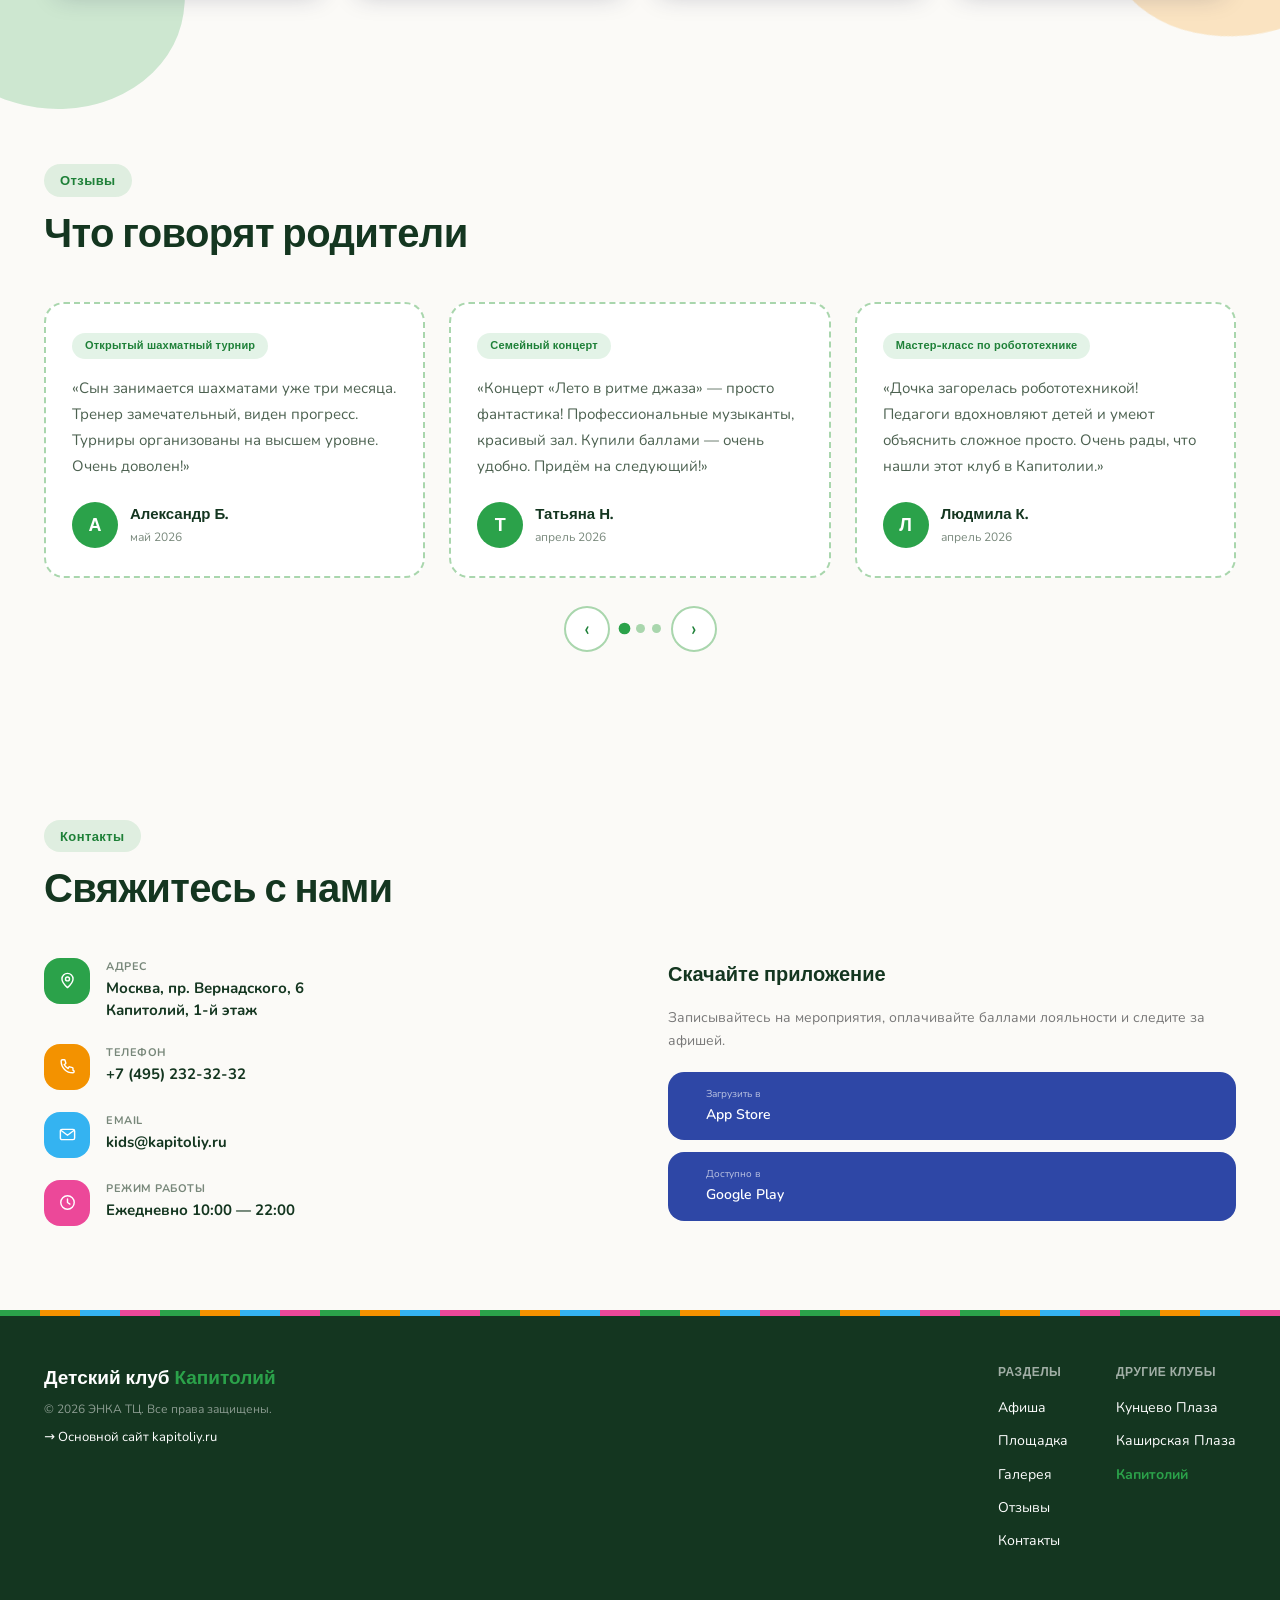
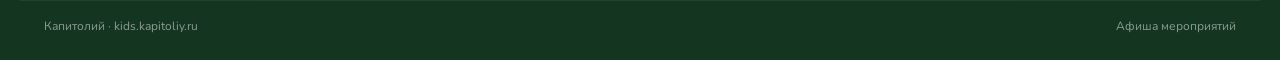
==== commit d4e5ce94: "Редизайн: единый стиль «Краски и кляксы», SVG-иконки, фон-паттерн Co-Authored-By: Claude Sonnet 4.6 " ====
--- a/kids-landings/kapitoliy/index.html
+++ b/kids-landings/kapitoliy/index.html
@@ -1,4 +1,4 @@
-﻿<!DOCTYPE html>
+<!DOCTYPE html>
 <html lang="ru">
 <head>
   <meta charset="UTF-8">
@@ -12,7 +12,7 @@
   <link rel="stylesheet" href="../css/themes.css">
   <link rel="stylesheet" href="../css/landings.css">
   <style>
-    .kap-chooser { background: var(--kids-bg); padding: 24px 0 0; }
+    .kap-chooser { background: transparent; padding: 24px 0 0; position: relative; z-index: 2; }
     .kap-chooser__label {
       font-size: 12px; font-weight: 700; letter-spacing: .5px;
       text-transform: uppercase; color: var(--kids-accent); margin-bottom: 12px;
@@ -129,8 +129,8 @@
             <div class="event-card__body">
               <h3 class="event-card__title">Открытый шахматный турнир</h3>
               <div class="event-card__meta">
-                <span>📅 15 июня, 10:00</span>
-                <span>🎟 500 баллов</span>
+                <span><svg viewBox="0 0 24 24" fill="none" stroke="currentColor" stroke-width="1.8" stroke-linecap="round" stroke-linejoin="round" style="width:1em;height:1em;display:inline-block;vertical-align:-0.15em;flex-shrink:0"><rect x="3" y="4.5" width="18" height="16" rx="2.5"/><path d="M3 9.5h18M8 2.5v4M16 2.5v4"/></svg> 15 июня, 10:00</span>
+                <span><svg viewBox="0 0 24 24" fill="none" stroke="currentColor" stroke-width="1.8" stroke-linecap="round" stroke-linejoin="round" style="width:1em;height:1em;display:inline-block;vertical-align:-0.15em;flex-shrink:0"><path d="M4 7.5h16a1 1 0 011 1v1.8a1.9 1.9 0 000 3.4v1.8a1 1 0 01-1 1H4a1 1 0 01-1-1v-1.8a1.9 1.9 0 000-3.4V8.5a1 1 0 011-1z"/><path d="M14.5 8v8" stroke-dasharray="1.5 2"/></svg> 500 баллов</span>
               </div>
               <div class="event-card__seats event-card__seats--low">Осталось мест: 5 из 32</div>
             </div>
@@ -146,8 +146,8 @@
             <div class="event-card__body">
               <h3 class="event-card__title">Семейный концерт «Лето в ритме джаза»</h3>
               <div class="event-card__meta">
-                <span>📅 28 июня, 18:00</span>
-                <span>🎟 1200 баллов</span>
+                <span><svg viewBox="0 0 24 24" fill="none" stroke="currentColor" stroke-width="1.8" stroke-linecap="round" stroke-linejoin="round" style="width:1em;height:1em;display:inline-block;vertical-align:-0.15em;flex-shrink:0"><rect x="3" y="4.5" width="18" height="16" rx="2.5"/><path d="M3 9.5h18M8 2.5v4M16 2.5v4"/></svg> 28 июня, 18:00</span>
+                <span><svg viewBox="0 0 24 24" fill="none" stroke="currentColor" stroke-width="1.8" stroke-linecap="round" stroke-linejoin="round" style="width:1em;height:1em;display:inline-block;vertical-align:-0.15em;flex-shrink:0"><path d="M4 7.5h16a1 1 0 011 1v1.8a1.9 1.9 0 000 3.4v1.8a1 1 0 01-1 1H4a1 1 0 01-1-1v-1.8a1.9 1.9 0 000-3.4V8.5a1 1 0 011-1z"/><path d="M14.5 8v8" stroke-dasharray="1.5 2"/></svg> 1200 баллов</span>
               </div>
               <div class="event-card__seats event-card__seats--sold">Мест нет</div>
             </div>
@@ -163,8 +163,8 @@
             <div class="event-card__body">
               <h3 class="event-card__title">Мастер-класс по робототехнике</h3>
               <div class="event-card__meta">
-                <span>📅 5 июля, 14:00</span>
-                <span>🎟 900 баллов</span>
+                <span><svg viewBox="0 0 24 24" fill="none" stroke="currentColor" stroke-width="1.8" stroke-linecap="round" stroke-linejoin="round" style="width:1em;height:1em;display:inline-block;vertical-align:-0.15em;flex-shrink:0"><rect x="3" y="4.5" width="18" height="16" rx="2.5"/><path d="M3 9.5h18M8 2.5v4M16 2.5v4"/></svg> 5 июля, 14:00</span>
+                <span><svg viewBox="0 0 24 24" fill="none" stroke="currentColor" stroke-width="1.8" stroke-linecap="round" stroke-linejoin="round" style="width:1em;height:1em;display:inline-block;vertical-align:-0.15em;flex-shrink:0"><path d="M4 7.5h16a1 1 0 011 1v1.8a1.9 1.9 0 000 3.4v1.8a1 1 0 01-1 1H4a1 1 0 01-1-1v-1.8a1.9 1.9 0 000-3.4V8.5a1 1 0 011-1z"/><path d="M14.5 8v8" stroke-dasharray="1.5 2"/></svg> 900 баллов</span>
               </div>
               <div class="event-card__seats">Осталось мест: 8 из 15</div>
             </div>
@@ -192,21 +192,21 @@
       <div class="venue-grid">
         <div class="venue-info">
           <div class="venue-info__item">
-            <div class="venue-info__icon">📍</div>
+            <div class="venue-info__icon"><svg viewBox="0 0 24 24" fill="none" stroke="currentColor" stroke-width="1.8" stroke-linecap="round" stroke-linejoin="round" style="width:1em;height:1em;display:inline-block;vertical-align:-0.15em;flex-shrink:0"><path d="M12 21s7-6.5 7-11a7 7 0 10-14 0c0 4.5 7 11 7 11z"/><circle cx="12" cy="10" r="2.5"/></svg></div>
             <div>
               <div class="venue-info__label">Адрес</div>
               <div class="venue-info__value">Москва, пр. Вернадского, 6<br>Капитолий, 1-й этаж</div>
             </div>
           </div>
           <div class="venue-info__item">
-            <div class="venue-info__icon">🕙</div>
+            <div class="venue-info__icon"><svg viewBox="0 0 24 24" fill="none" stroke="currentColor" stroke-width="1.8" stroke-linecap="round" stroke-linejoin="round" style="width:1em;height:1em;display:inline-block;vertical-align:-0.15em;flex-shrink:0"><circle cx="12" cy="12" r="8.5"/><path d="M12 7.5V12l3 2"/></svg></div>
             <div>
               <div class="venue-info__label">Режим работы</div>
               <div class="venue-info__value">Ежедневно 10:00 — 22:00</div>
             </div>
           </div>
           <div class="venue-info__item">
-            <div class="venue-info__icon">📞</div>
+            <div class="venue-info__icon"><svg viewBox="0 0 24 24" fill="none" stroke="currentColor" stroke-width="1.8" stroke-linecap="round" stroke-linejoin="round" style="width:1em;height:1em;display:inline-block;vertical-align:-0.15em;flex-shrink:0"><path d="M4 5a1.6 1.6 0 011.6-1.6h2.3a1 1 0 01.96.73l1 3.4a1 1 0 01-.5 1.16l-1.6.8a11 11 0 005.1 5.1l.8-1.6a1 1 0 011.16-.5l3.4 1a1 1 0 01.73.96v2.3A1.6 1.6 0 0118.6 20 14.6 14.6 0 014 5.4z"/></svg></div>
             <div>
               <div class="venue-info__label">Телефон</div>
               <div class="venue-info__value"><a href="tel:+74952323232">+7 (495) 232-32-32</a></div>
@@ -219,7 +219,7 @@
           </p>
           <a href="https://maps.yandex.ru/?text=Москва+проспект+Вернадского+6+Капитолий"
              target="_blank" rel="noopener" class="btn-map">
-            📍 Открыть на карте
+            <svg viewBox="0 0 24 24" fill="none" stroke="currentColor" stroke-width="1.8" stroke-linecap="round" stroke-linejoin="round" style="width:1em;height:1em;display:inline-block;vertical-align:-0.15em;flex-shrink:0"><path d="M12 21s7-6.5 7-11a7 7 0 10-14 0c0 4.5 7 11 7 11z"/><circle cx="12" cy="10" r="2.5"/></svg> Открыть на карте
           </a>
         </div>
         <div class="venue-photos">
@@ -249,35 +249,35 @@
       <div class="kids-gallery">
         <div class="kids-gallery__item">
           <img src="https://picsum.photos/seed/gkap1/400/400" data-full="https://picsum.photos/seed/gkap1/1200/900" alt="" loading="lazy">
-          <div class="kids-gallery__item__overlay">🔍</div>
+          <div class="kids-gallery__item__overlay"><svg viewBox="0 0 24 24" fill="none" stroke="currentColor" stroke-width="1.8" stroke-linecap="round" stroke-linejoin="round" style="width:1em;height:1em;display:inline-block;vertical-align:-0.15em;flex-shrink:0"><circle cx="11" cy="11" r="6.5"/><path d="M20 20l-4-4"/></svg></div>
         </div>
         <div class="kids-gallery__item">
           <img src="https://picsum.photos/seed/gkap2/400/400" data-full="https://picsum.photos/seed/gkap2/1200/900" alt="" loading="lazy">
-          <div class="kids-gallery__item__overlay">🔍</div>
+          <div class="kids-gallery__item__overlay"><svg viewBox="0 0 24 24" fill="none" stroke="currentColor" stroke-width="1.8" stroke-linecap="round" stroke-linejoin="round" style="width:1em;height:1em;display:inline-block;vertical-align:-0.15em;flex-shrink:0"><circle cx="11" cy="11" r="6.5"/><path d="M20 20l-4-4"/></svg></div>
         </div>
         <div class="kids-gallery__item">
           <img src="https://picsum.photos/seed/gkap3/400/400" data-full="https://picsum.photos/seed/gkap3/1200/900" alt="" loading="lazy">
-          <div class="kids-gallery__item__overlay">🔍</div>
+          <div class="kids-gallery__item__overlay"><svg viewBox="0 0 24 24" fill="none" stroke="currentColor" stroke-width="1.8" stroke-linecap="round" stroke-linejoin="round" style="width:1em;height:1em;display:inline-block;vertical-align:-0.15em;flex-shrink:0"><circle cx="11" cy="11" r="6.5"/><path d="M20 20l-4-4"/></svg></div>
         </div>
         <div class="kids-gallery__item">
           <img src="https://picsum.photos/seed/gkap4/400/400" data-full="https://picsum.photos/seed/gkap4/1200/900" alt="" loading="lazy">
-          <div class="kids-gallery__item__overlay">🔍</div>
+          <div class="kids-gallery__item__overlay"><svg viewBox="0 0 24 24" fill="none" stroke="currentColor" stroke-width="1.8" stroke-linecap="round" stroke-linejoin="round" style="width:1em;height:1em;display:inline-block;vertical-align:-0.15em;flex-shrink:0"><circle cx="11" cy="11" r="6.5"/><path d="M20 20l-4-4"/></svg></div>
         </div>
         <div class="kids-gallery__item">
           <img src="https://picsum.photos/seed/gkap5/400/400" data-full="https://picsum.photos/seed/gkap5/1200/900" alt="" loading="lazy">
-          <div class="kids-gallery__item__overlay">🔍</div>
+          <div class="kids-gallery__item__overlay"><svg viewBox="0 0 24 24" fill="none" stroke="currentColor" stroke-width="1.8" stroke-linecap="round" stroke-linejoin="round" style="width:1em;height:1em;display:inline-block;vertical-align:-0.15em;flex-shrink:0"><circle cx="11" cy="11" r="6.5"/><path d="M20 20l-4-4"/></svg></div>
         </div>
         <div class="kids-gallery__item">
           <img src="../../images/shared/gallery-06.png" data-full="../../images/shared/gallery-06.png" alt="" loading="lazy">
-          <div class="kids-gallery__item__overlay">🔍</div>
+          <div class="kids-gallery__item__overlay"><svg viewBox="0 0 24 24" fill="none" stroke="currentColor" stroke-width="1.8" stroke-linecap="round" stroke-linejoin="round" style="width:1em;height:1em;display:inline-block;vertical-align:-0.15em;flex-shrink:0"><circle cx="11" cy="11" r="6.5"/><path d="M20 20l-4-4"/></svg></div>
         </div>
         <div class="kids-gallery__item">
           <img src="https://picsum.photos/seed/gkap7/400/400" data-full="https://picsum.photos/seed/gkap7/1200/900" alt="" loading="lazy">
-          <div class="kids-gallery__item__overlay">🔍</div>
+          <div class="kids-gallery__item__overlay"><svg viewBox="0 0 24 24" fill="none" stroke="currentColor" stroke-width="1.8" stroke-linecap="round" stroke-linejoin="round" style="width:1em;height:1em;display:inline-block;vertical-align:-0.15em;flex-shrink:0"><circle cx="11" cy="11" r="6.5"/><path d="M20 20l-4-4"/></svg></div>
         </div>
         <div class="kids-gallery__item">
           <img src="https://picsum.photos/seed/gkap8/400/400" data-full="https://picsum.photos/seed/gkap8/1200/900" alt="" loading="lazy">
-          <div class="kids-gallery__item__overlay">🔍</div>
+          <div class="kids-gallery__item__overlay"><svg viewBox="0 0 24 24" fill="none" stroke="currentColor" stroke-width="1.8" stroke-linecap="round" stroke-linejoin="round" style="width:1em;height:1em;display:inline-block;vertical-align:-0.15em;flex-shrink:0"><circle cx="11" cy="11" r="6.5"/><path d="M20 20l-4-4"/></svg></div>
         </div>
       </div>
     </div>
@@ -379,28 +379,28 @@
       <div class="contacts-grid">
         <div class="contacts-list">
           <div class="contacts-item">
-            <div class="contacts-item__icon">📍</div>
+            <div class="contacts-item__icon"><svg viewBox="0 0 24 24" fill="none" stroke="currentColor" stroke-width="1.8" stroke-linecap="round" stroke-linejoin="round" style="width:1em;height:1em;display:inline-block;vertical-align:-0.15em;flex-shrink:0"><path d="M12 21s7-6.5 7-11a7 7 0 10-14 0c0 4.5 7 11 7 11z"/><circle cx="12" cy="10" r="2.5"/></svg></div>
             <div>
               <div class="contacts-item__label">Адрес</div>
               <div class="contacts-item__value">Москва, пр. Вернадского, 6<br>Капитолий, 1-й этаж</div>
             </div>
           </div>
           <div class="contacts-item">
-            <div class="contacts-item__icon">📞</div>
+            <div class="contacts-item__icon"><svg viewBox="0 0 24 24" fill="none" stroke="currentColor" stroke-width="1.8" stroke-linecap="round" stroke-linejoin="round" style="width:1em;height:1em;display:inline-block;vertical-align:-0.15em;flex-shrink:0"><path d="M4 5a1.6 1.6 0 011.6-1.6h2.3a1 1 0 01.96.73l1 3.4a1 1 0 01-.5 1.16l-1.6.8a11 11 0 005.1 5.1l.8-1.6a1 1 0 011.16-.5l3.4 1a1 1 0 01.73.96v2.3A1.6 1.6 0 0118.6 20 14.6 14.6 0 014 5.4z"/></svg></div>
             <div>
               <div class="contacts-item__label">Телефон</div>
               <div class="contacts-item__value"><a href="tel:+74952323232">+7 (495) 232-32-32</a></div>
             </div>
           </div>
           <div class="contacts-item">
-            <div class="contacts-item__icon">✉️</div>
+            <div class="contacts-item__icon"><svg viewBox="0 0 24 24" fill="none" stroke="currentColor" stroke-width="1.8" stroke-linecap="round" stroke-linejoin="round" style="width:1em;height:1em;display:inline-block;vertical-align:-0.15em;flex-shrink:0"><rect x="3" y="5.5" width="18" height="13" rx="2"/><path d="M4 7l8 6 8-6"/></svg>️</div>
             <div>
               <div class="contacts-item__label">Email</div>
               <div class="contacts-item__value"><a href="mailto:kids@kapitoliy.ru">kids@kapitoliy.ru</a></div>
             </div>
           </div>
           <div class="contacts-item">
-            <div class="contacts-item__icon">🕙</div>
+            <div class="contacts-item__icon"><svg viewBox="0 0 24 24" fill="none" stroke="currentColor" stroke-width="1.8" stroke-linecap="round" stroke-linejoin="round" style="width:1em;height:1em;display:inline-block;vertical-align:-0.15em;flex-shrink:0"><circle cx="12" cy="12" r="8.5"/><path d="M12 7.5V12l3 2"/></svg></div>
             <div>
               <div class="contacts-item__label">Режим работы</div>
               <div class="contacts-item__value">Ежедневно 10:00 — 22:00</div>
--- a/css/style.css
+++ b/css/style.css
@@ -1,23 +1,31 @@
 /* === FONTS === */
-@import url('https://fonts.googleapis.com/css2?family=Inter:wght@400;500;600;700&display=swap');
+@import url('https://fonts.googleapis.com/css2?family=Fredoka:wght@400;500;600;700&family=Nunito:wght@400;500;600;700;800;900&display=swap');
 
 /* === RESET === */
 *, *::before, *::after { box-sizing: border-box; margin: 0; padding: 0; }
-body { font-family: 'Inter', sans-serif; background: #fff; color: #1C1C1C; font-size: 14px; line-height: 1.5; }
+body { font-family: 'Nunito', -apple-system, system-ui, sans-serif; background: #FBFAF7; color: #20243A; font-size: 15px; line-height: 1.55; -webkit-font-smoothing: antialiased; }
 a { text-decoration: none; color: inherit; }
 img { max-width: 100%; display: block; }
 button { font-family: inherit; cursor: pointer; }
 
 /* === VARIABLES === */
 :root {
-  --clr-header: #1C1C1C;
-  --clr-text: #1C1C1C;
-  --clr-muted: #787878;
-  --clr-border: #E5E5E5;
-  --clr-bg-soft: #F5F5F5;
-  --radius-card: 12px;
-  --radius-pill: 50px;
+  --clr-header: #20243A;
+  --clr-text: #20243A;
+  --clr-muted: #8C90A0;
+  --clr-border: #ECE8DF;
+  --clr-bg-soft: #FBFAF7;
+  --radius-card: 18px;
+  --radius-pill: 999px;
   --container: 1240px;
+  /* === brand refresh tokens === */
+  --brand: #2E47A6;
+  --brand-dark: #233A8C;
+  --orange: #F39200; --orange-d: #D97D00;
+  --blue: #2D7FF0; --green: #2BA24A; --pink: #EC4899; --cyan: #34B3F1;
+  --dash: #E0DACA;
+  --shadow: 0 22px 44px -22px rgba(28,32,72,.30);
+  --shadow-sm: 0 12px 26px -16px rgba(28,32,72,.24);
 }
 
 /* === LAYOUT === */
@@ -805,3 +813,83 @@
   .venue-booking__title { font-size: 24px; }
   .ticket-booking__app { padding: 36px 20px; }
 }
+
+/* ================================================================
+   «КРАСКИ И КЛЯКСЫ» — VISUAL REFRESH LAYER (cleaner unified look)
+   Только визуал: переопределяет внешний вид, не меняя разметку и JS.
+   ================================================================ */
+
+/* --- Typography --- */
+.page-title, .event-detail__title, .similar-events__title,
+.venue-booking__title, .booking-form-title, .ticket-booking__app-title,
+.ticket-booking__form-title, .redirect-page__title, .page-hero__title {
+  font-family: 'Fredoka', sans-serif; font-weight: 600; letter-spacing: -.4px;
+}
+.event-card__title { font-family: 'Fredoka', sans-serif; font-weight: 600; }
+
+/* --- Header --- */
+.header { background: rgba(251,250,247,.82); border-bottom: 1px solid rgba(0,0,0,.06); }
+.header__inner { height: 70px; }
+.header__logo {
+  font-family: 'Fredoka', sans-serif; font-size: 17px; font-weight: 600;
+  letter-spacing: -.2px; text-transform: none; border: none; padding: 6px 0;
+  color: var(--clr-text);
+}
+.header__logo:hover { border: none; color: var(--brand); }
+.header__nav a { font-family: 'Fredoka', sans-serif; font-weight: 500; border-radius: 999px; }
+.header__nav a:hover { color: var(--brand); background: rgba(46,71,166,.07); }
+.header__nav a.active { color: #fff; background: var(--brand); font-weight: 600; }
+
+/* --- Event cards: dashed playful --- */
+.event-card {
+  background: #fff; border: 2px dashed var(--dash); border-radius: 20px;
+  padding: 10px; overflow: hidden;
+  transition: transform .2s, box-shadow .2s, border-color .2s;
+}
+.event-card:hover { transform: translateY(-5px); border-color: var(--brand); box-shadow: var(--shadow); }
+.event-card__img-wrap { border-radius: 13px; }
+.event-card__body { padding: 14px 8px 10px; }
+.event-card__title { font-size: 16px; }
+.event-card__badge {
+  background: var(--brand); color: #fff; border: 2px solid #fff;
+  font-family: 'Fredoka', sans-serif; font-weight: 600; padding: 5px 12px;
+  box-shadow: 0 6px 14px -4px rgba(28,32,72,.30);
+}
+
+/* --- Tabs / filters / calendar accents --- */
+.date-tab { font-family: 'Fredoka', sans-serif; }
+.date-tab.active { border-bottom-color: var(--brand); }
+.filter-btn { font-family: 'Fredoka', sans-serif; }
+.cal-day-name, .cal-day--today { color: var(--brand); }
+.cal-day--has-event::after { background: var(--brand); }
+.cal-day--selected, .cal-day--selected.cal-day--today { background: var(--brand) !important; }
+.avail-day--selected { outline-color: var(--brand); }
+.avail-cal, .booking-form-wrap { border-radius: 18px; box-shadow: var(--shadow-sm); border: 1px solid var(--clr-border); }
+
+/* --- Forms --- */
+.form-input, .form-select, .form-textarea, .venue-tc-select { border-radius: 12px; }
+.btn-submit { border-radius: 14px; font-family: 'Fredoka', sans-serif; font-weight: 600; background: var(--brand); }
+.btn-submit:hover { opacity: 1; background: var(--brand-dark); }
+
+/* --- Venue section: cleaner background --- */
+.venue-booking { background: transparent; }
+
+/* --- Booking widget / app blocks tie to brand --- */
+.booking-widget { background: var(--brand); }
+.btn-book { font-family: 'Fredoka', sans-serif; }
+.ticket-booking__app { background: var(--brand); }
+
+/* --- Footer: festive stripe --- */
+.footer { position: relative; }
+.footer::before {
+  content: ''; position: absolute; top: 0; left: 0; right: 0; height: 6px;
+  background: repeating-linear-gradient(90deg,
+    var(--orange) 0 40px, var(--blue) 40px 80px,
+    var(--green) 80px 120px, var(--pink) 120px 160px);
+}
+.footer__logo { font-family: 'Fredoka', sans-serif; text-transform: none; letter-spacing: -.3px; }
+
+/* --- Redirect page --- */
+.redirect-page { background: #FBFAF7; }
+.redirect-page__logo { font-family: 'Fredoka', sans-serif; text-transform: none; border-color: var(--brand); color: var(--brand); border-radius: 999px; }
+.btn-store { border-radius: 14px; }
--- a/kids-landings/css/themes.css
+++ b/kids-landings/css/themes.css
@@ -17,8 +17,8 @@
   --kids-accent-light:  rgba(243,146,0,0.13);
   --kids-ink:           #3E2A12;
   --kids-body:          #6E5A42;
-  --kids-bg:            #FBF1DB;
-  --kids-bg-alt:        #FFFCF4;
+  --kids-bg:            #FBFAF7;
+  --kids-bg-alt:        #FFFFFF;
   --kids-dash:          #E7BD74;
   --kids-splash-1:      #F39200;
   --kids-splash-2:      #34B3F1;
@@ -36,7 +36,7 @@
   --kids-accent-light:  rgba(45,127,240,0.13);
   --kids-ink:           #15294F;
   --kids-body:          #4A5C78;
-  --kids-bg:            #EAF1FB;
+  --kids-bg:            #FBFAF7;
   --kids-bg-alt:        #FFFFFF;
   --kids-dash:          #AFC7EC;
   --kids-splash-1:      #2D7FF0;
@@ -55,7 +55,7 @@
   --kids-accent-light:  rgba(43,162,74,0.13);
   --kids-ink:           #143620;
   --kids-body:          #4C6150;
-  --kids-bg:            #EBF6EA;
+  --kids-bg:            #FBFAF7;
   --kids-bg-alt:        #FFFFFF;
   --kids-dash:          #A9D6AD;
   --kids-splash-1:      #2BA24A;
--- a/kids-landings/css/landings.css
+++ b/kids-landings/css/landings.css
@@ -127,18 +127,20 @@
 /* === HERO === */
 .kids-hero {
   position: relative;
-  overflow: hidden;
-  background: var(--kids-bg);
+  overflow: visible;
+  background: transparent;
   color: var(--kids-ink);
 }
-.kids-hero::before {
+/* === Единый точечный паттерн на весь фон страницы (фиксированный, без обрезаний) === */
+body[class*="theme-"]::before {
   content: '';
-  position: absolute;
+  position: fixed;
   inset: 0;
   background-image: radial-gradient(var(--kids-dash) 1.4px, transparent 1.4px);
   background-size: 26px 26px;
-  opacity: 0.4;
-  z-index: 0;
+  opacity: 0.35;
+  z-index: -1;
+  pointer-events: none;
 }
 .kids-hero__decor { position: absolute; inset: 0; z-index: 1; pointer-events: none; }
 .kids-hero__decor .splash {
@@ -294,7 +296,7 @@
 
 /* === SECTIONS === */
 .kids-section { padding: 84px 0; position: relative; overflow: visible; background: transparent; }
-.kids-section--alt { background: var(--kids-bg); }
+.kids-section--alt { background: transparent; }
 .kids-section--alt::before { content: none; }
 .kids-section .container { position: relative; z-index: 1; }
 
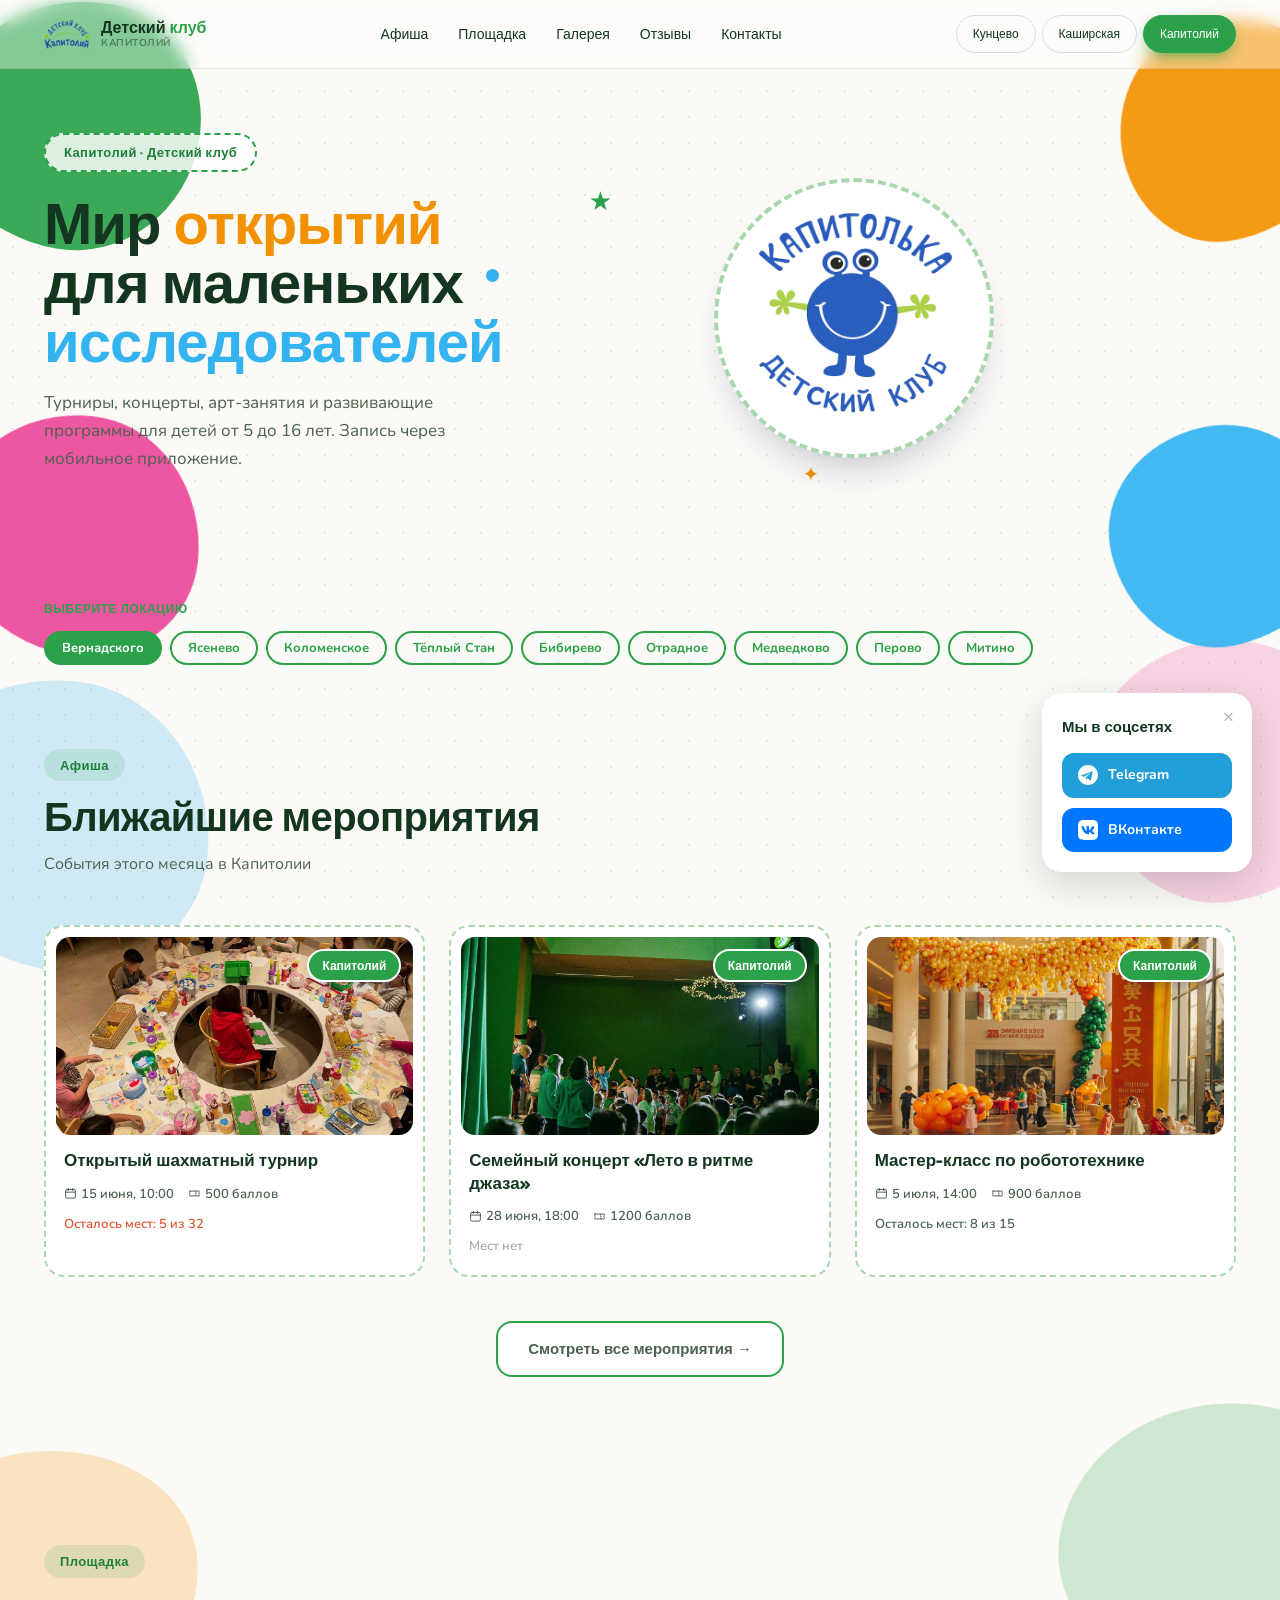
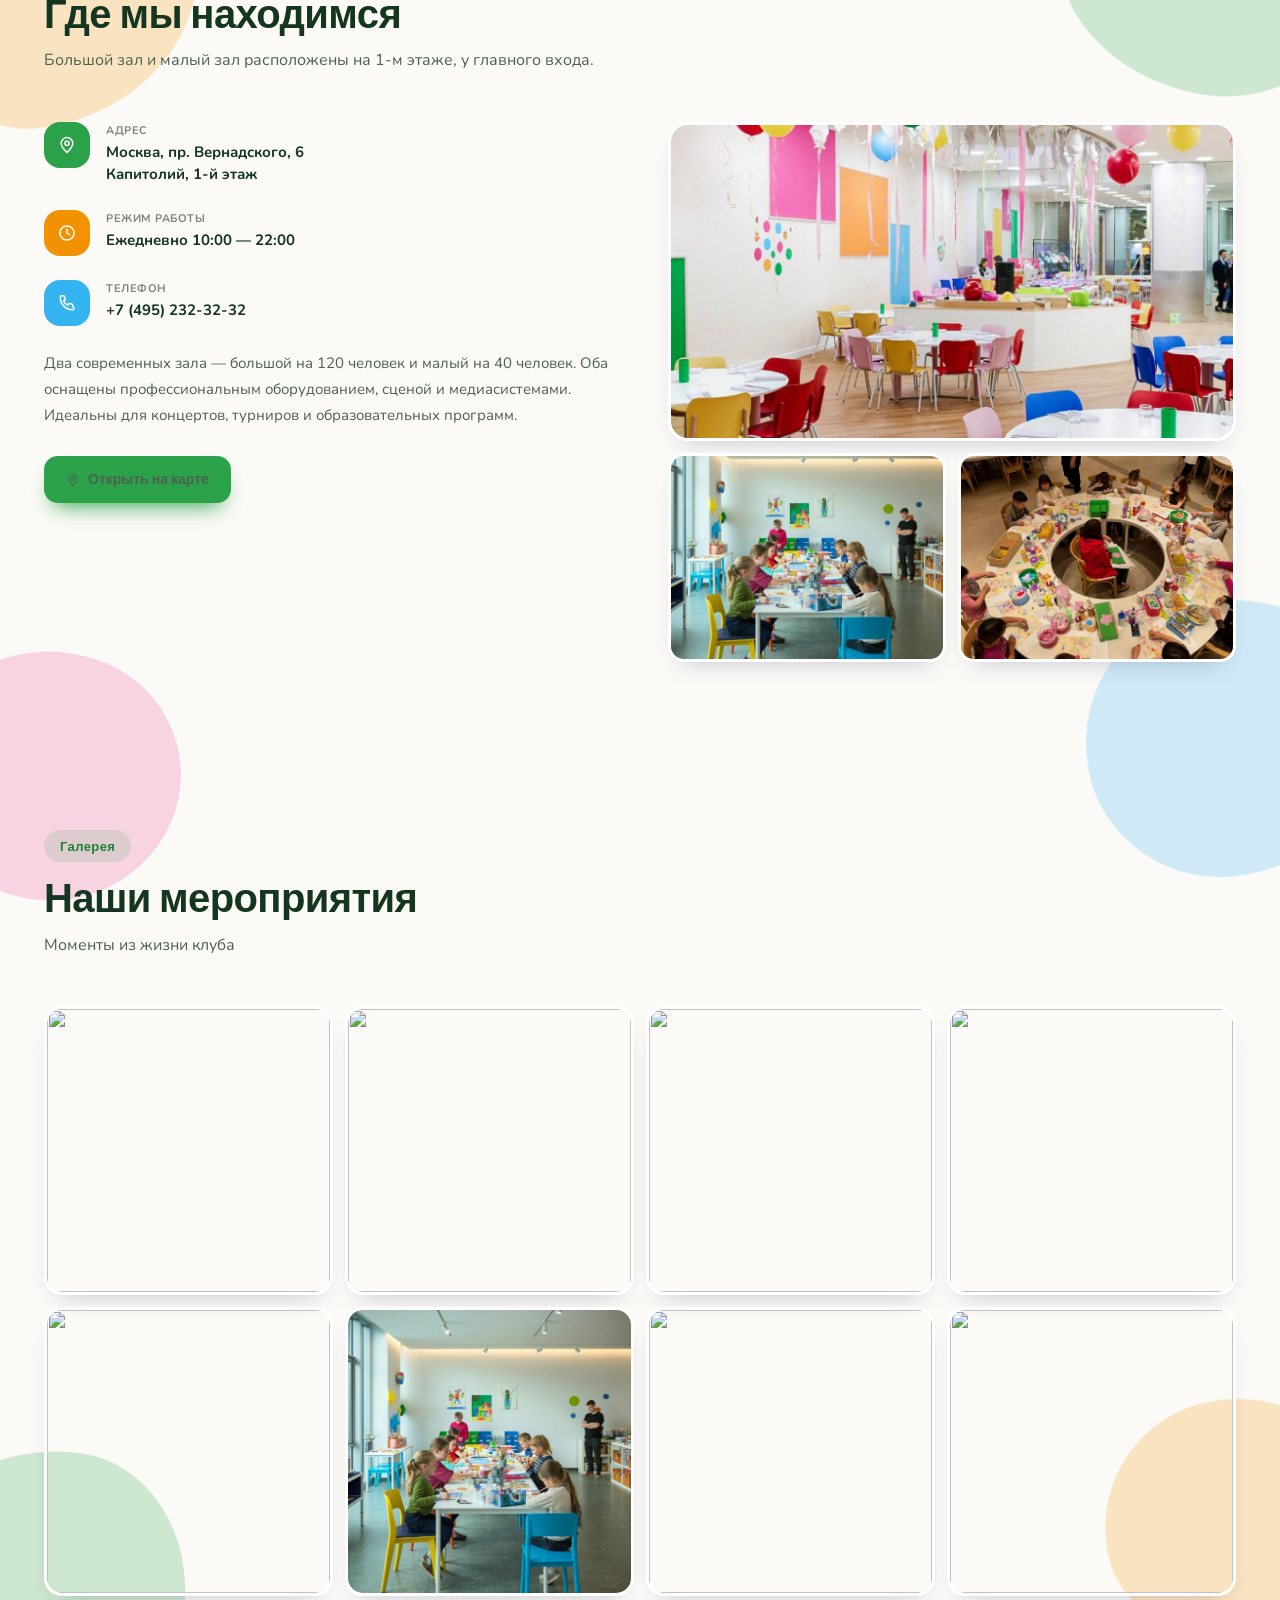
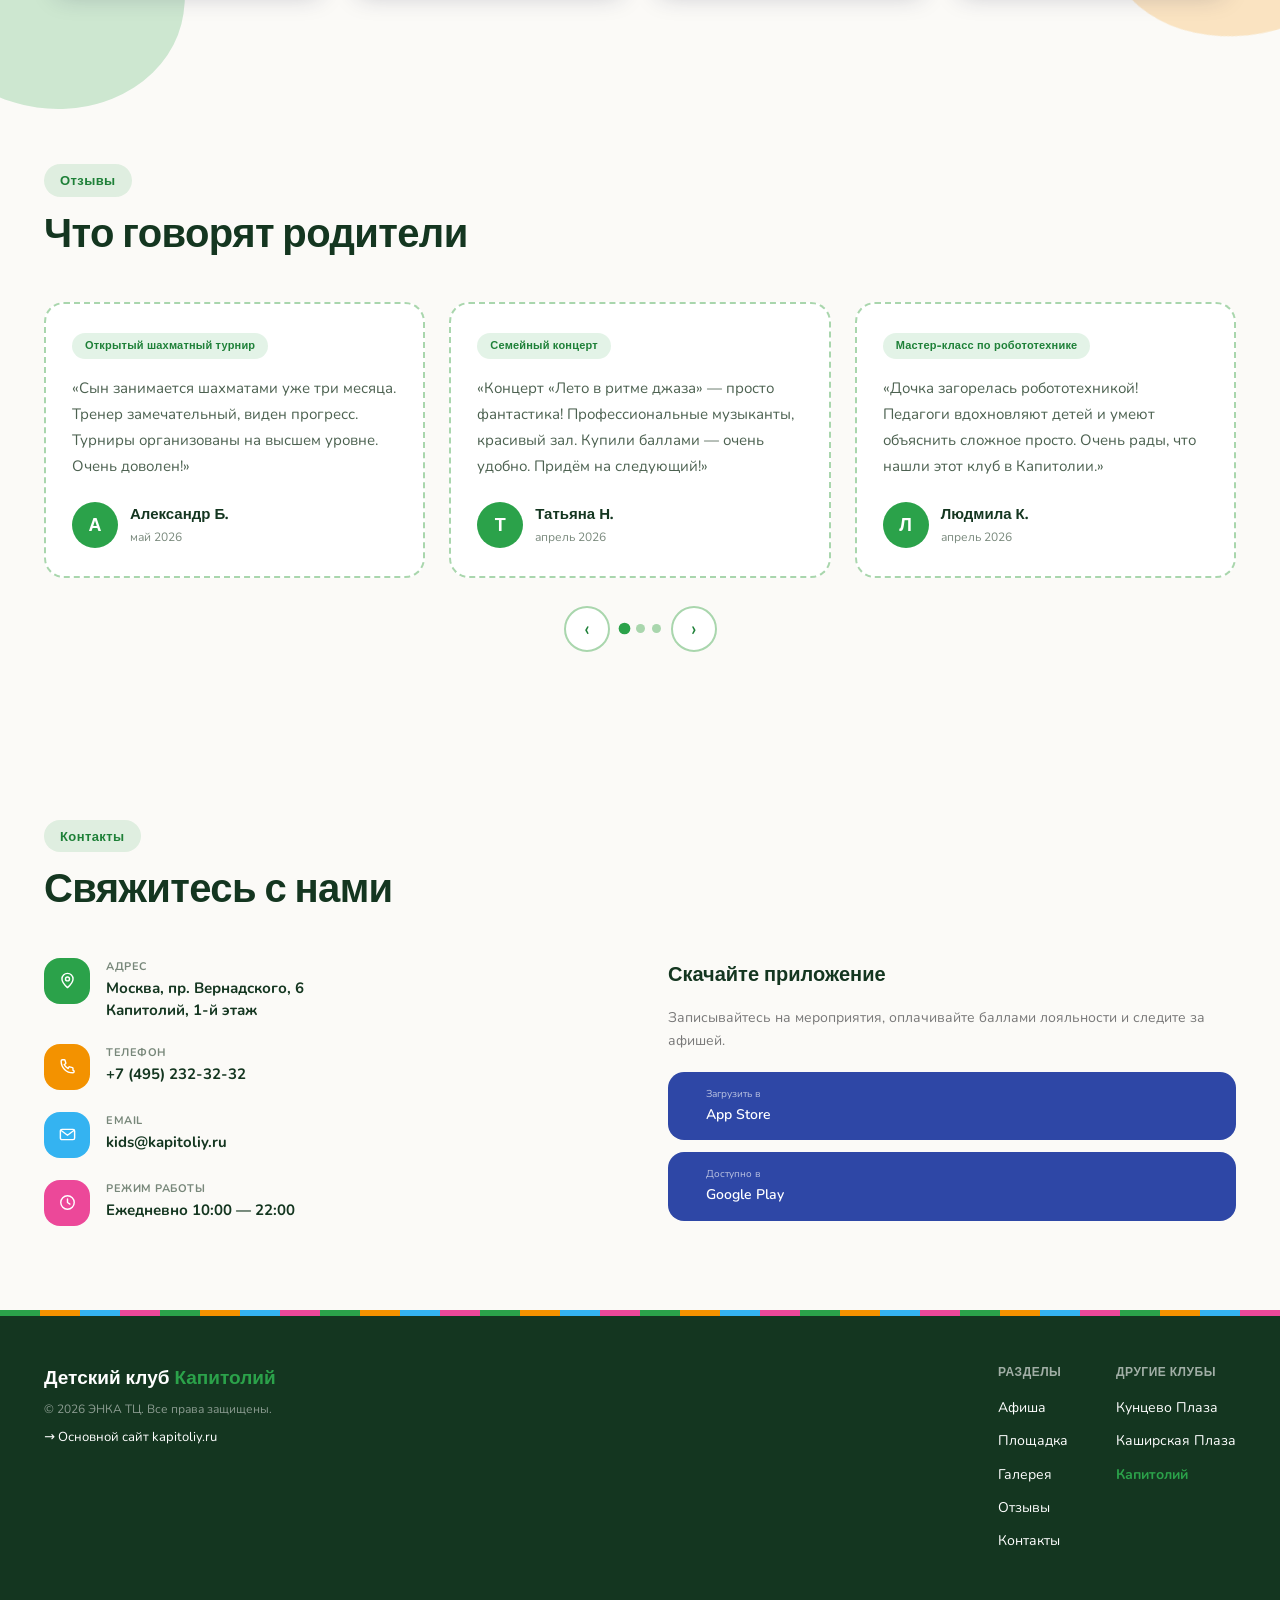
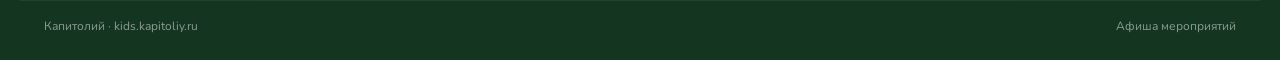
==== commit 392d5b99: "Revert afisha badges to colored text; add logos+mascots to kids landings index.html: text badges res" ====
--- a/kids-landings/kapitoliy/index.html
+++ b/kids-landings/kapitoliy/index.html
@@ -47,7 +47,7 @@
   <header class="kids-header">
     <div class="kids-header__inner">
       <a href="index.html" class="kids-header__logo">
-        <img src="../assets/kapitolka-logo.jpg" alt="" class="kids-header__logo-img">
+        <img src="../../img/логотип Капитолий.png" alt="Детский клуб Капитолий" class="kids-header__logo-img">
         <span class="kids-header__logo-txt">Детский <b>клуб</b><small>Капитолий</small></span>
       </a>
       <nav class="kids-header__nav">
@@ -86,7 +86,7 @@
         </p>
       </div>
       <div class="kids-hero__art">
-        <img src="../assets/kapitolka-logo.jpg" alt="Капитолька — детский клуб">
+        <img src="../../img/маскот Капитолий.png" alt="Капитолька — Детский клуб">
       </div>
     </div>
   </section>
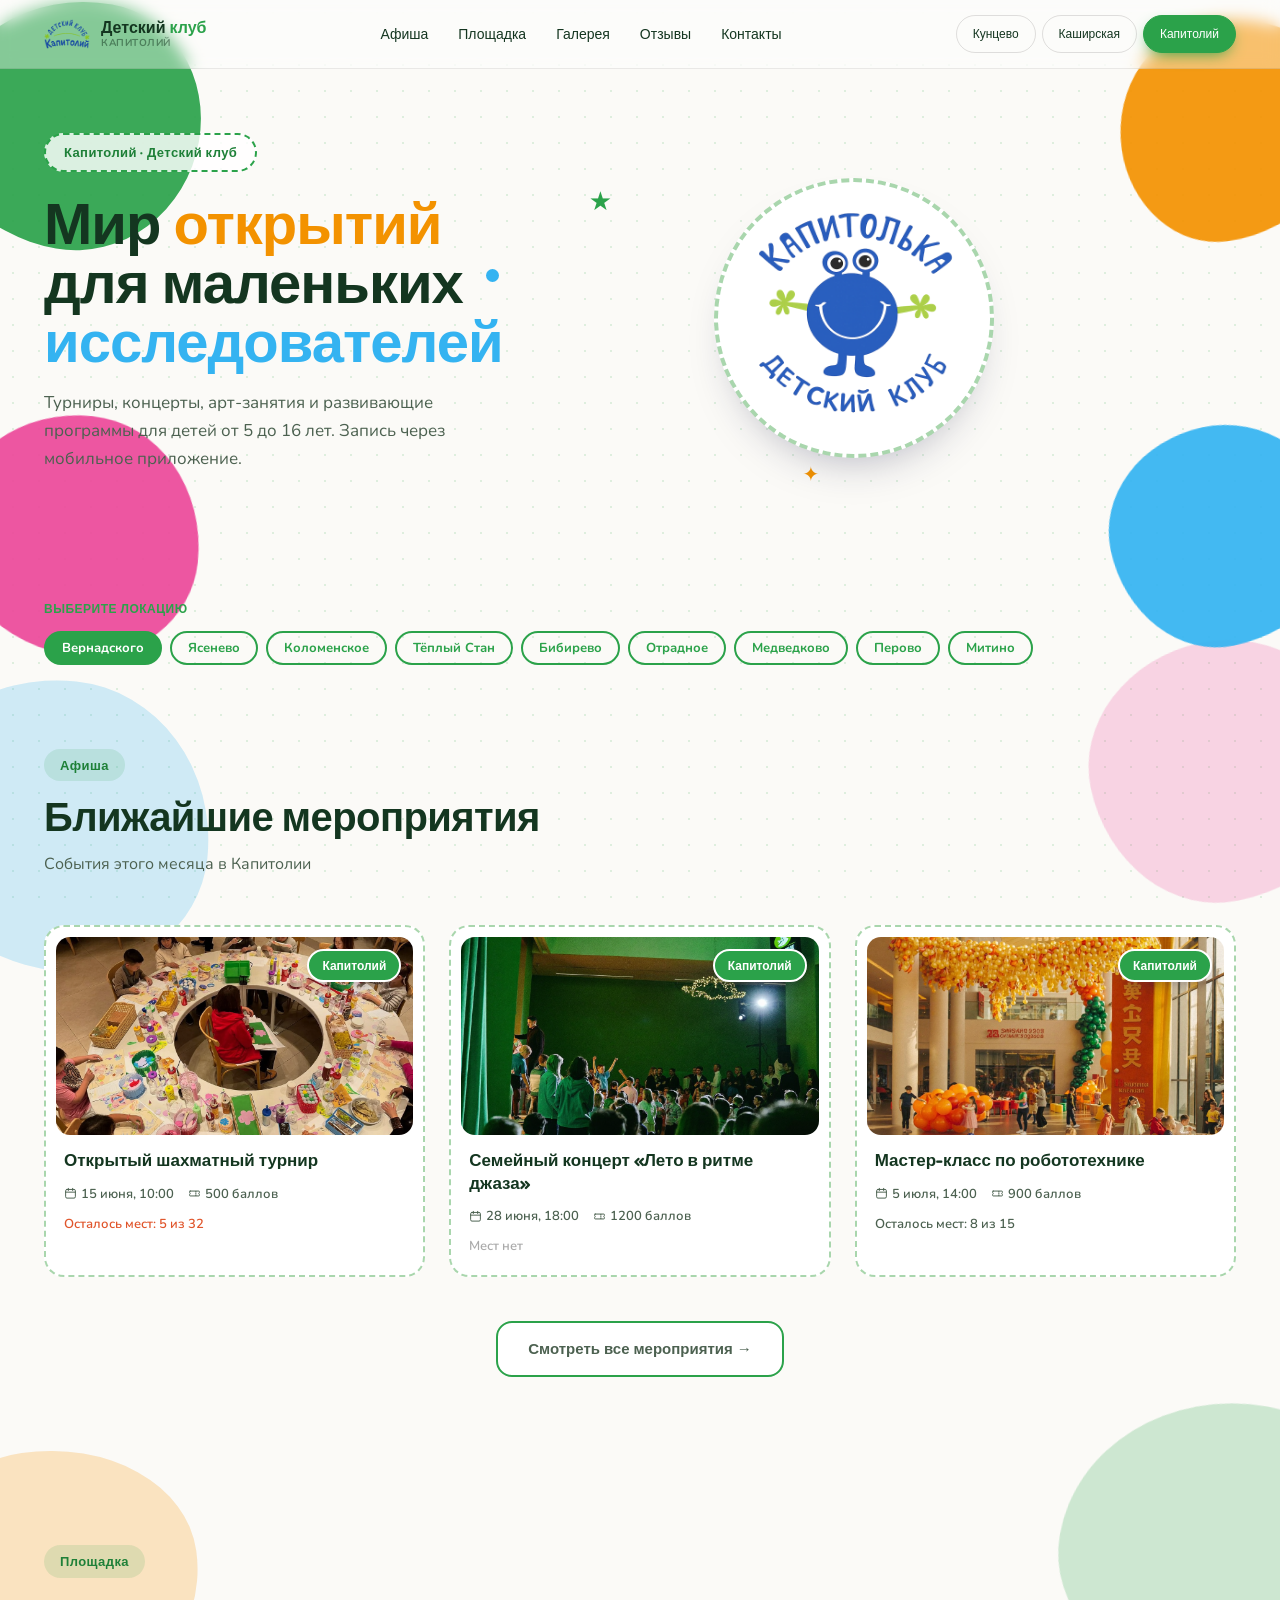
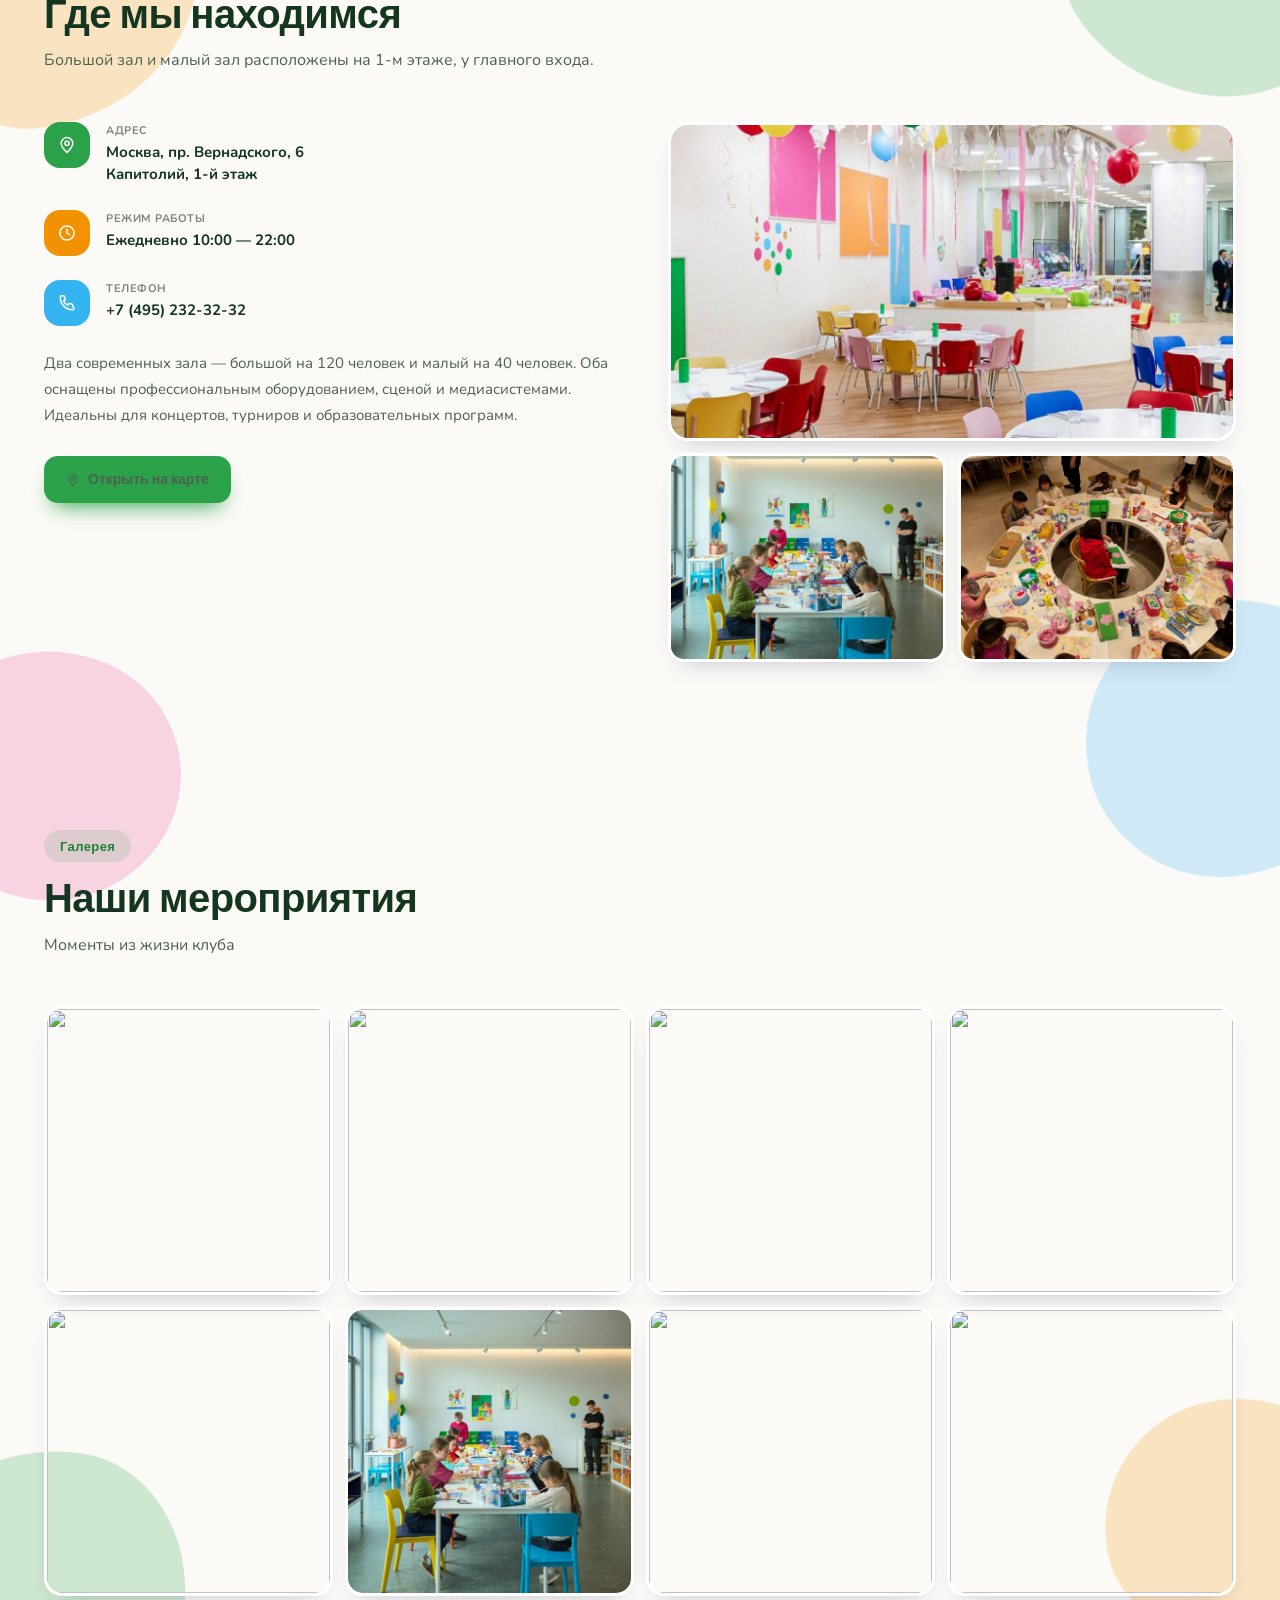
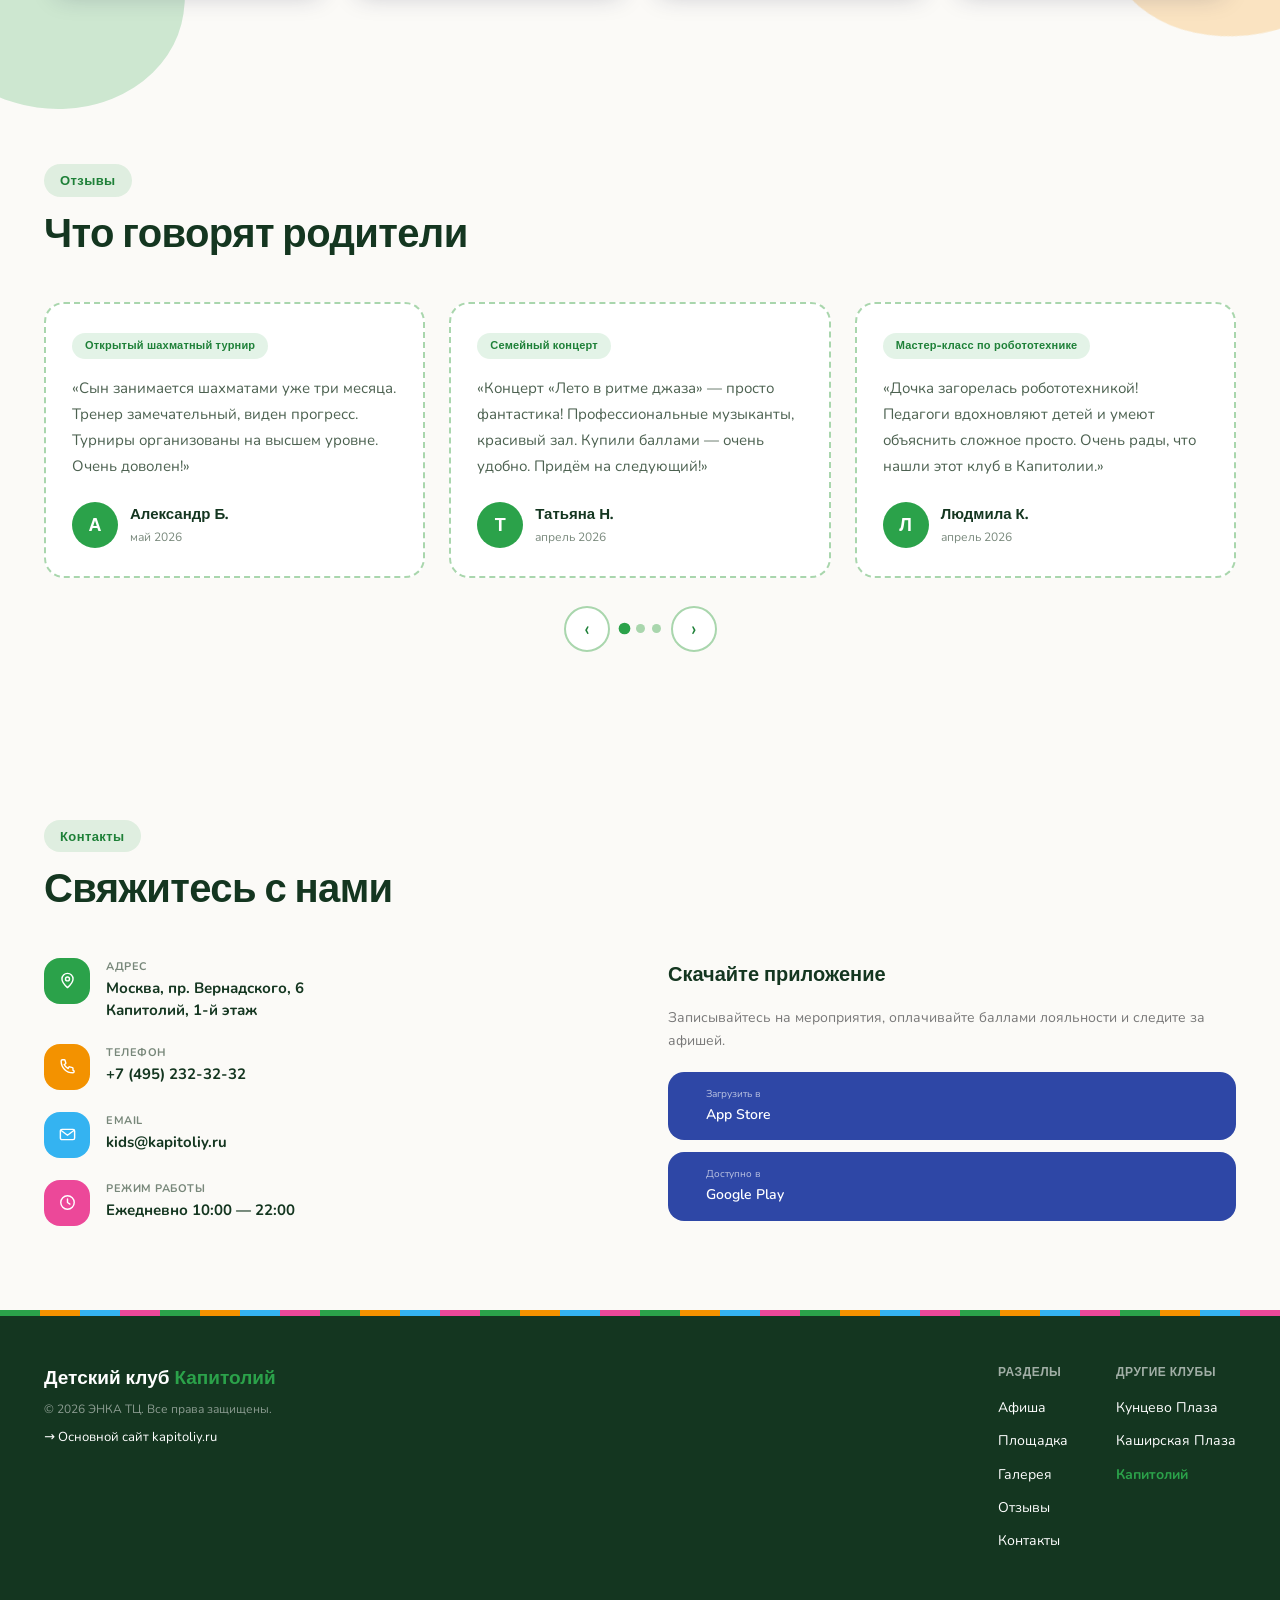
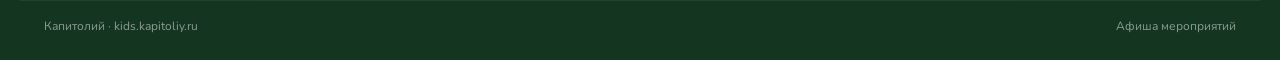
==== commit 14263b1f: "Rework popup system: modular runtime engine + redesigned admin - Add 4 JS modules: popup-frequency.j" ====
--- a/kids-landings/kapitoliy/index.html
+++ b/kids-landings/kapitoliy/index.html
@@ -481,6 +481,11 @@
       btn.classList.add('active');
     });
   </script>
+  <script>window.POPUP_MALL_ID = 'kapitoliy'; window.POPUP_PAGE_TYPE = 'kids-club';</script>
+  <script src="../js/popup-frequency.js"></script>
+  <script src="../js/popup-analytics.js"></script>
+  <script src="../js/popup-triggers.js"></script>
+  <script src="../js/popup-engine.js"></script>
 </body>
 </html>
 
--- a/css/style.css
+++ b/css/style.css
@@ -186,8 +186,7 @@
 .filters__sep { width: 1px; height: 22px; background: var(--clr-border); margin: 0 4px; flex-shrink: 0; }
 
 /* === EVENTS GRID === */
-.events-grid { display: grid; grid-template-columns: repeat(3, 1fr); gap: 24px; }
-@media (max-width: 900px) { .events-grid { grid-template-columns: repeat(2, 1fr); } }
+.events-grid { display: grid; grid-template-columns: repeat(auto-fit, minmax(300px, 1fr)); gap: 24px; }
 @media (max-width: 560px) { .events-grid { grid-template-columns: 1fr; } }
 
 /* === EVENT CARD === */
